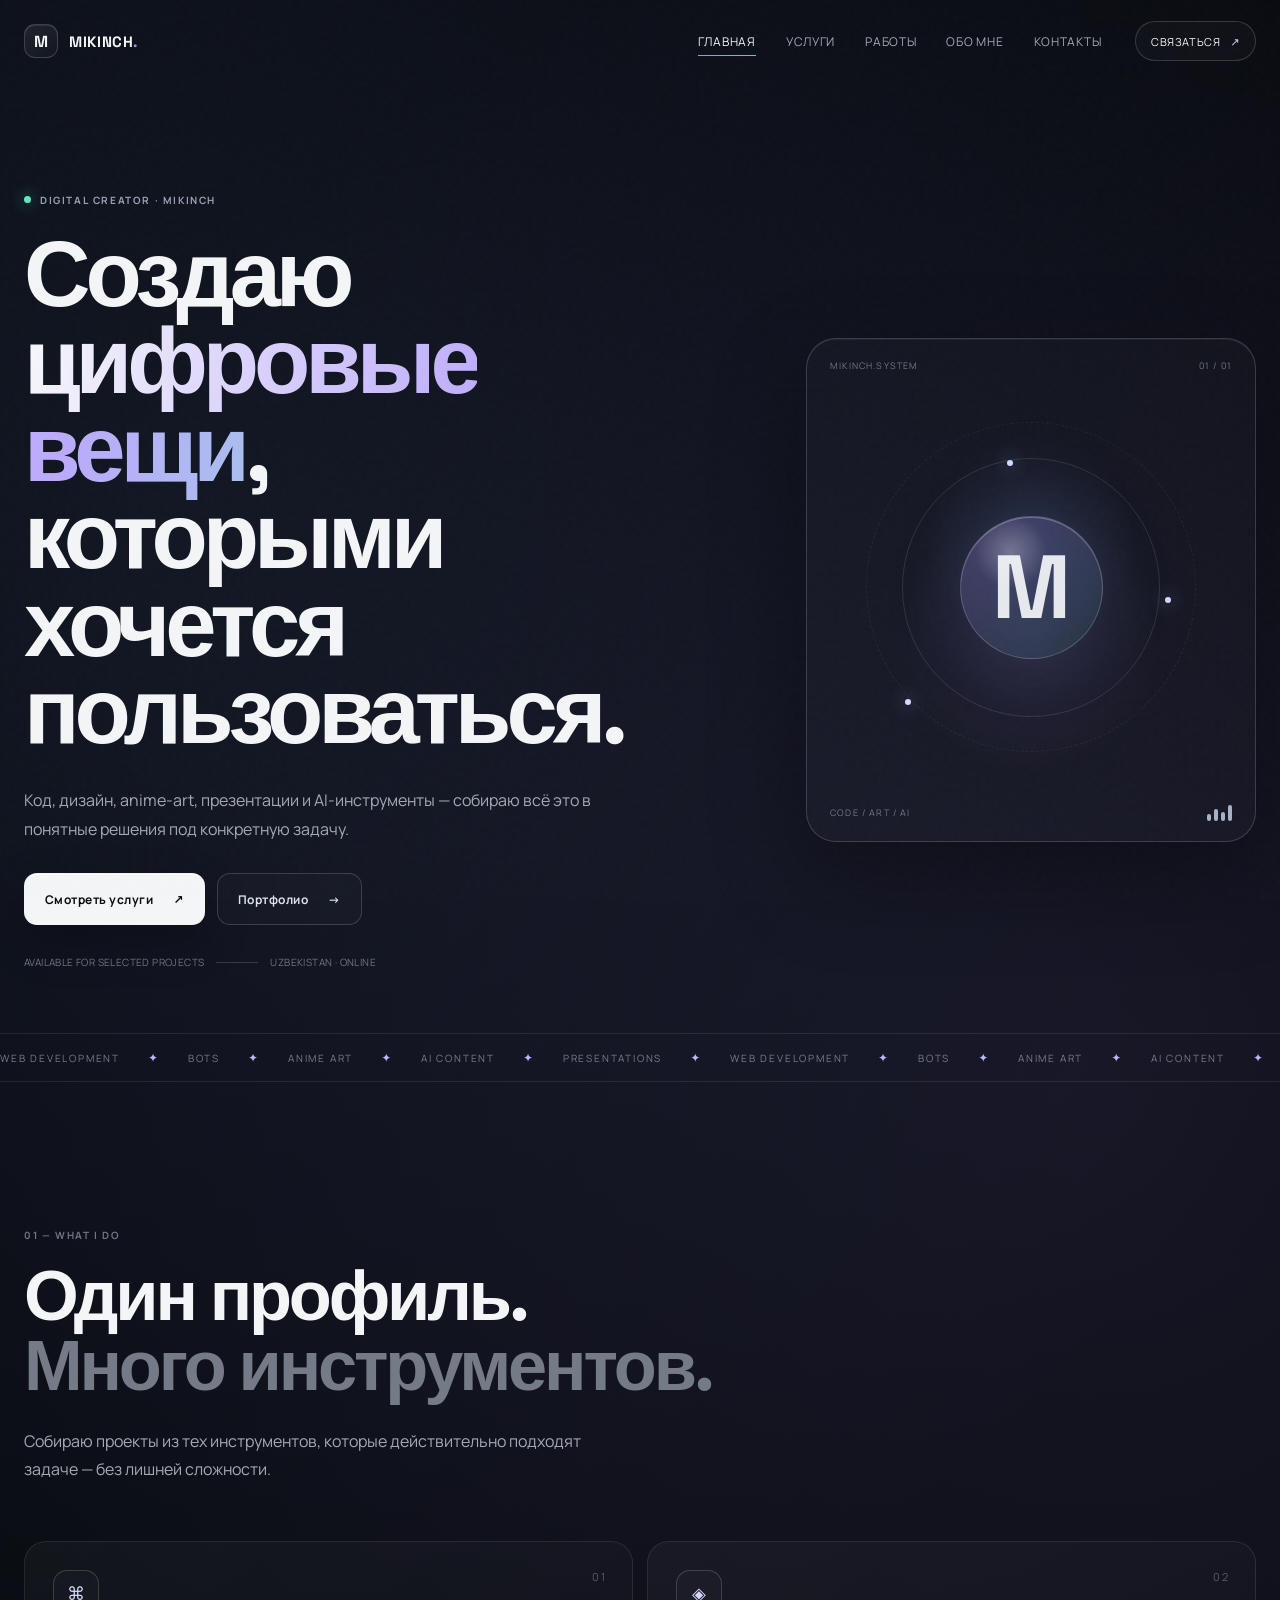
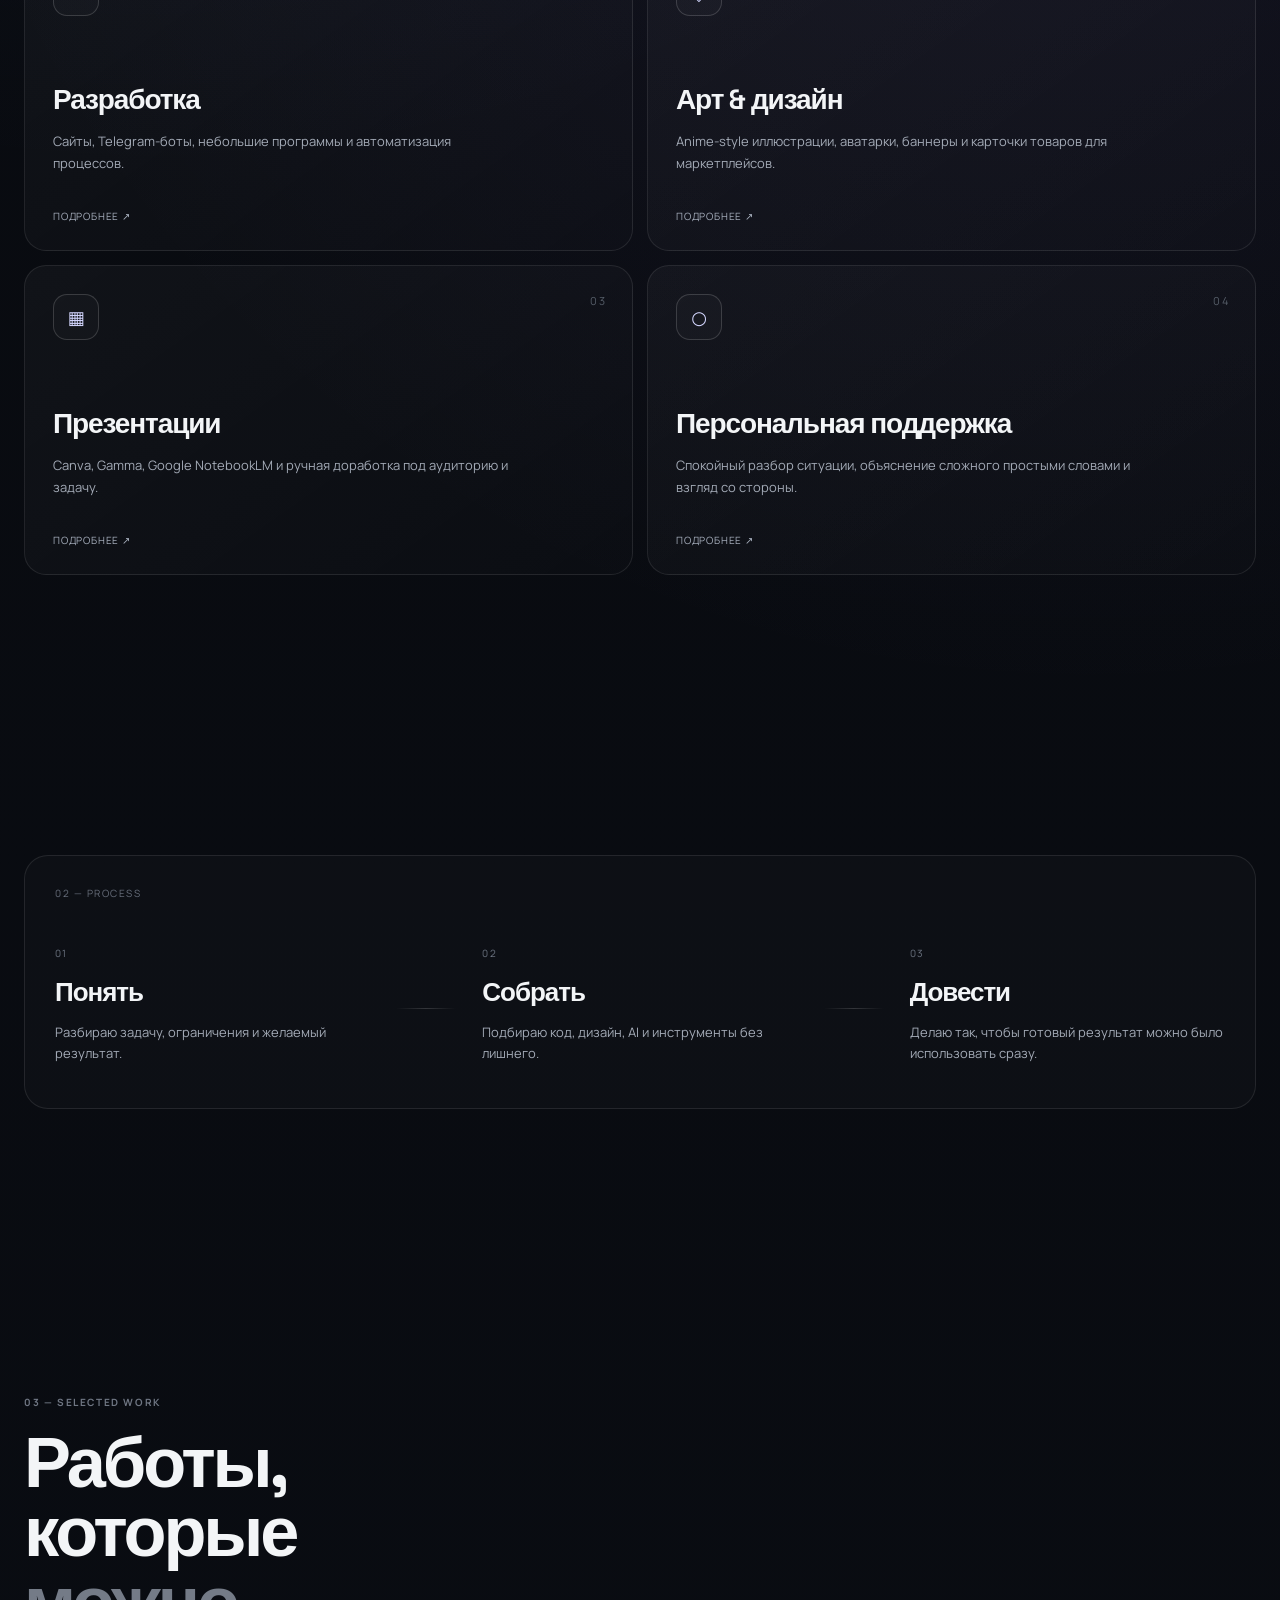
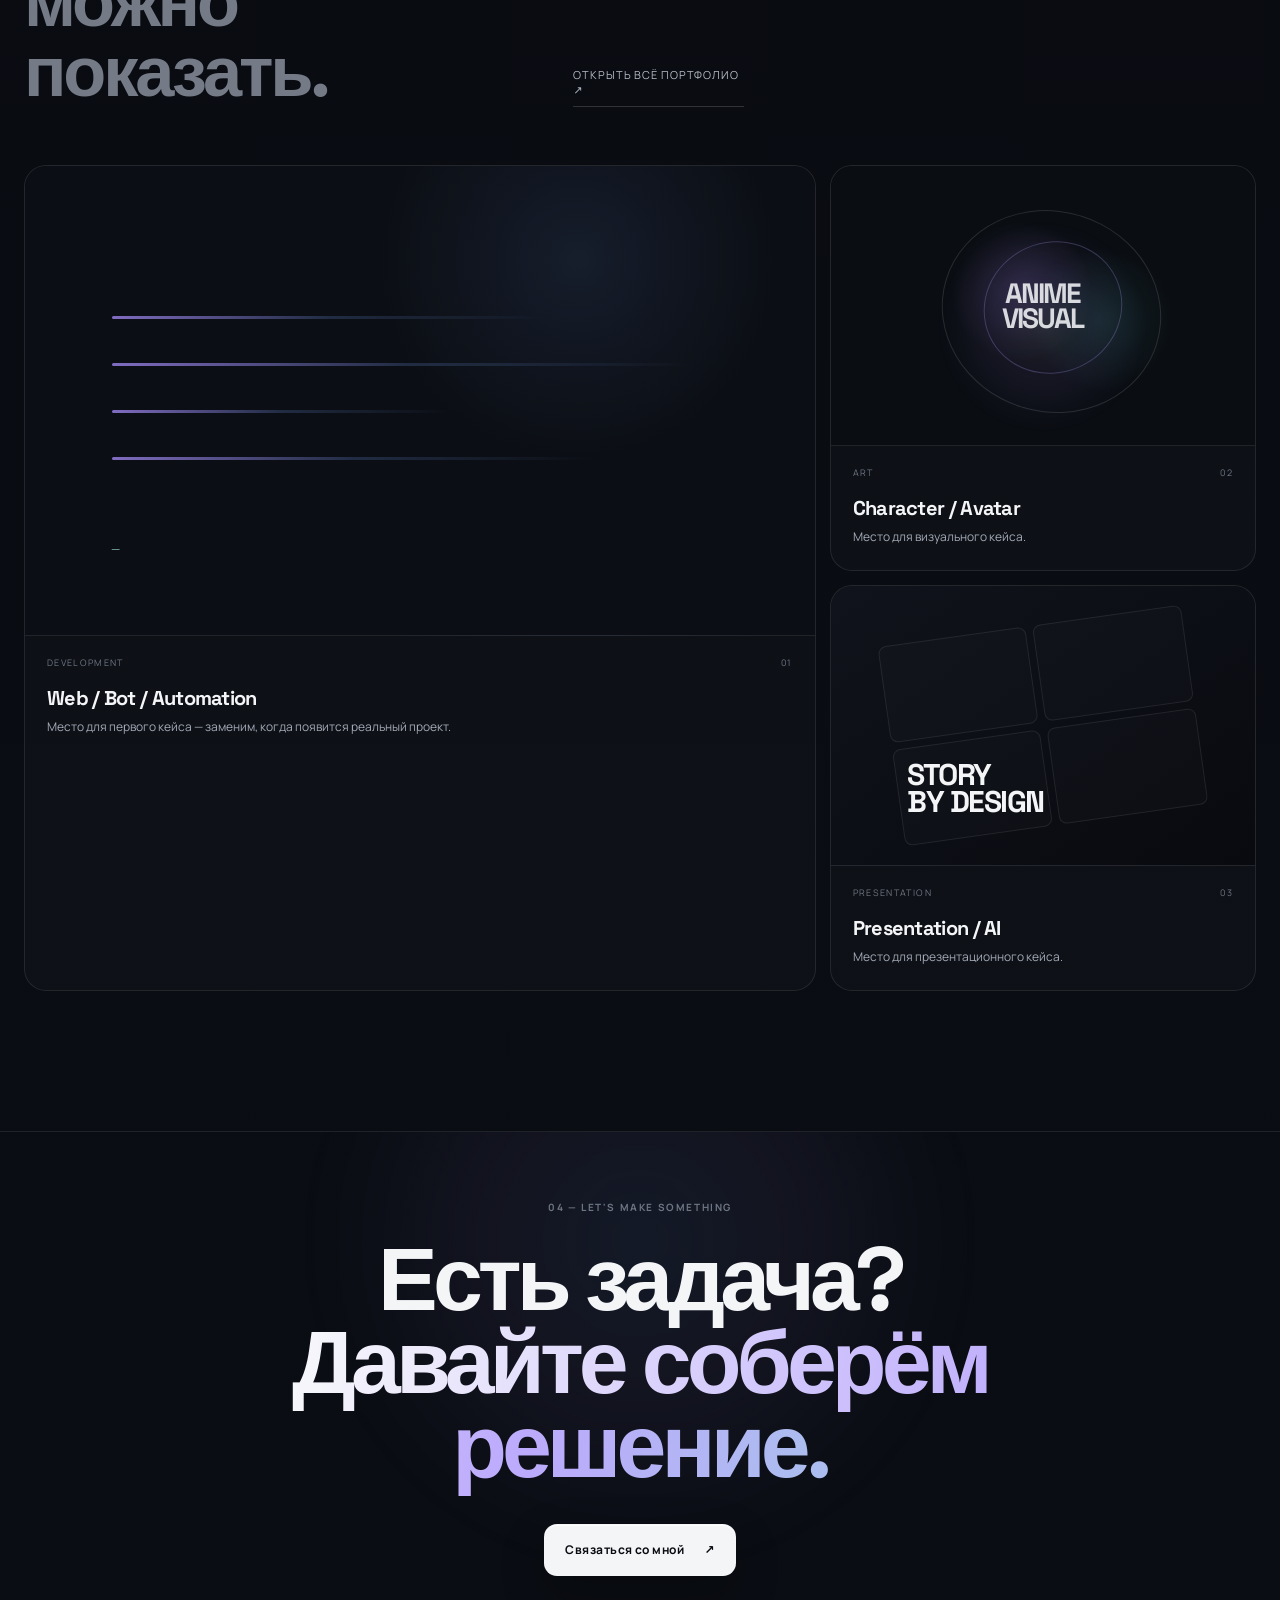
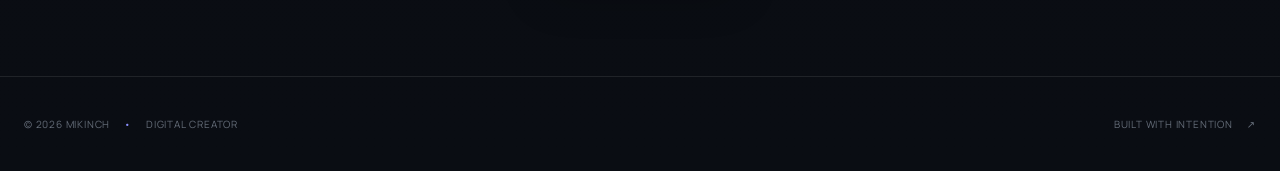
==== index.html @ 6e09a9ee "Add files via upload" ====
<!doctype html>
<html lang="ru">
<head>
  <meta charset="utf-8">
  <meta name="viewport" content="width=device-width, initial-scale=1">
  <meta name="theme-color" content="#090b10">
  <meta name="description" content="Mikinch — digital creator. Сайты, боты, программы, anime-art, презентации, дизайн и AI-контент.">
  <title>Mikinch — Digital Creator</title>
  <link rel="preconnect" href="https://fonts.googleapis.com">
  <link rel="preconnect" href="https://fonts.gstatic.com" crossorigin>
  <link href="https://fonts.googleapis.com/css2?family=Manrope:wght@400;500;600;700;800&family=Space+Grotesk:wght@400;500;600;700&display=swap" rel="stylesheet">
  <link rel="stylesheet" href="style.css">
</head>
<body data-page="home">
  <div class="cursor-glow" aria-hidden="true"></div>
  <div class="page-noise" aria-hidden="true"></div>

  <header class="site-header">
    <a class="brand magnetic" href="index.html" aria-label="Mikinch, на главную">
      <span class="brand-mark">M</span>
      <span class="brand-text">MIKINCH<span class="brand-dot">.</span></span>
    </a>

    <button class="menu-toggle" aria-label="Открыть меню" aria-expanded="false">
      <span></span><span></span>
    </button>

    <nav class="main-nav">
      <a href="index.html" data-nav="home">Главная</a>
      <a href="services.html" data-nav="services">Услуги</a>
      <a href="portfolio.html" data-nav="portfolio">Работы</a>
      <a href="about.html" data-nav="about">Обо мне</a>
      <a href="contact.html" data-nav="contact">Контакты</a>
    </nav>

    <a class="header-cta magnetic" href="contact.html">
      <span>Связаться</span>
      <span class="arrow">↗</span>
    </a>
  </header>

  <main>
    <section class="hero section">
      <div class="hero-orbit hero-orbit-a"></div>
      <div class="hero-orbit hero-orbit-b"></div>

      <div class="hero-copy reveal">
        <div class="eyebrow"><span class="status-dot"></span> DIGITAL CREATOR · MIKINCH</div>
        <h1>Создаю <span class="gradient-text">цифровые вещи</span>, которыми хочется пользоваться.</h1>
        <p class="hero-lead">
          Код, дизайн, anime-art, презентации и AI-инструменты — собираю всё это в понятные решения под конкретную задачу.
        </p>
        <div class="hero-actions">
          <a class="button button-primary magnetic" href="services.html"><span>Смотреть услуги</span><span>↗</span></a>
          <a class="button button-ghost magnetic" href="portfolio.html"><span>Портфолио</span><span>→</span></a>
        </div>
        <div class="hero-meta">
          <span>Available for selected projects</span>
          <span class="meta-line"></span>
          <span>Uzbekistan · Online</span>
        </div>
      </div>

      <div class="hero-visual reveal reveal-delay-2">
        <div class="visual-frame tilt-card">
          <div class="frame-top">
            <span>mikinch.system</span>
            <span>01 / 01</span>
          </div>
          <div class="avatar-core">
            <div class="avatar-ring ring-one"></div>
            <div class="avatar-ring ring-two"></div>
            <div class="avatar-orb"><span>M</span></div>
            <div class="orbit-dot dot-one"></div>
            <div class="orbit-dot dot-two"></div>
            <div class="orbit-dot dot-three"></div>
          </div>
          <div class="frame-bottom">
            <span>CODE / ART / AI</span>
            <span class="mini-bars"><i></i><i></i><i></i><i></i></span>
          </div>
        </div>
      </div>
    </section>

    <section class="ticker" aria-label="Направления">
      <div class="ticker-track">
        <span>WEB DEVELOPMENT</span><b>✦</b><span>BOTS</span><b>✦</b><span>ANIME ART</span><b>✦</b><span>AI CONTENT</span><b>✦</b><span>PRESENTATIONS</span><b>✦</b>
        <span>WEB DEVELOPMENT</span><b>✦</b><span>BOTS</span><b>✦</b><span>ANIME ART</span><b>✦</b><span>AI CONTENT</span><b>✦</b><span>PRESENTATIONS</span><b>✦</b>
      </div>
    </section>

    <section class="section section-pad">
      <div class="section-heading reveal">
        <span class="section-index">01 — WHAT I DO</span>
        <h2>Один профиль.<br><span class="muted">Много инструментов.</span></h2>
        <p>Собираю проекты из тех инструментов, которые действительно подходят задаче — без лишней сложности.</p>
      </div>

      <div class="service-grid">
        <a class="service-card tilt-card reveal" href="services.html#development">
          <div class="service-number">01</div>
          <div class="service-icon">⌘</div>
          <h3>Разработка</h3>
          <p>Сайты, Telegram-боты, небольшие программы и автоматизация процессов.</p>
          <span class="service-link">Подробнее ↗</span>
        </a>

        <a class="service-card tilt-card reveal reveal-delay-1" href="services.html#design">
          <div class="service-number">02</div>
          <div class="service-icon">◈</div>
          <h3>Арт & дизайн</h3>
          <p>Anime-style иллюстрации, аватарки, баннеры и карточки товаров для маркетплейсов.</p>
          <span class="service-link">Подробнее ↗</span>
        </a>

        <a class="service-card tilt-card reveal reveal-delay-2" href="services.html#presentations">
          <div class="service-number">03</div>
          <div class="service-icon">▦</div>
          <h3>Презентации</h3>
          <p>Canva, Gamma, Google NotebookLM и ручная доработка под аудиторию и задачу.</p>
          <span class="service-link">Подробнее ↗</span>
        </a>

        <a class="service-card tilt-card reveal reveal-delay-3" href="services.html#support">
          <div class="service-number">04</div>
          <div class="service-icon">○</div>
          <h3>Персональная поддержка</h3>
          <p>Спокойный разбор ситуации, объяснение сложного простыми словами и взгляд со стороны.</p>
          <span class="service-link">Подробнее ↗</span>
        </a>
      </div>
    </section>

    <section class="section section-pad showcase-section">
      <div class="showcase-panel reveal">
        <div class="panel-label">02 — PROCESS</div>
        <div class="process-row">
          <div class="process-step">
            <span>01</span><h3>Понять</h3><p>Разбираю задачу, ограничения и желаемый результат.</p>
          </div>
          <div class="process-connector"></div>
          <div class="process-step">
            <span>02</span><h3>Собрать</h3><p>Подбираю код, дизайн, AI и инструменты без лишнего.</p>
          </div>
          <div class="process-connector"></div>
          <div class="process-step">
            <span>03</span><h3>Довести</h3><p>Делаю так, чтобы готовый результат можно было использовать сразу.</p>
          </div>
        </div>
      </div>
    </section>

    <section class="section section-pad">
      <div class="section-heading split-heading reveal">
        <div>
          <span class="section-index">03 — SELECTED WORK</span>
          <h2>Работы, которые<br><span class="muted">можно показать.</span></h2>
        </div>
        <a class="text-link" href="portfolio.html">Открыть всё портфолио <span>↗</span></a>
      </div>

      <div class="portfolio-preview">
        <article class="work-card work-card-large reveal tilt-card">
          <div class="work-visual visual-code">
            <span class="code-line l1"></span><span class="code-line l2"></span><span class="code-line l3"></span><span class="code-line l4"></span>
            <span class="code-caret">_</span>
          </div>
          <div class="work-meta">
            <div><span>DEVELOPMENT</span><span>01</span></div>
            <h3>Web / Bot / Automation</h3>
            <p>Место для первого кейса — заменим, когда появится реальный проект.</p>
          </div>
        </article>

        <article class="work-card reveal reveal-delay-1 tilt-card">
          <div class="work-visual visual-art">
            <span class="art-glow"></span>
            <span class="art-shape shape-a"></span><span class="art-shape shape-b"></span>
            <span class="art-label">ANIME<br>VISUAL</span>
          </div>
          <div class="work-meta">
            <div><span>ART</span><span>02</span></div>
            <h3>Character / Avatar</h3>
            <p>Место для визуального кейса.</p>
          </div>
        </article>

        <article class="work-card reveal reveal-delay-2 tilt-card">
          <div class="work-visual visual-slide">
            <div class="slide-grid"><i></i><i></i><i></i><i></i></div>
            <span class="slide-title">STORY<br>BY DESIGN</span>
          </div>
          <div class="work-meta">
            <div><span>PRESENTATION</span><span>03</span></div>
            <h3>Presentation / AI</h3>
            <p>Место для презентационного кейса.</p>
          </div>
        </article>
      </div>
    </section>

    <section class="cta-section">
      <div class="cta-glow"></div>
      <div class="section cta-inner reveal">
        <span class="section-index">04 — LET'S MAKE SOMETHING</span>
        <h2>Есть задача?<br><span class="gradient-text">Давайте соберём решение.</span></h2>
        <a class="button button-primary magnetic" href="contact.html"><span>Связаться со мной</span><span>↗</span></a>
      </div>
    </section>
  </main>

  <footer class="site-footer">
    <div><span>© <span id="year"></span> Mikinch</span><span class="footer-dot">•</span><span>Digital creator</span></div>
    <div><span>Built with intention</span><span>↗</span></div>
  </footer>

  <script src="data/profile.js"></script>
  <script src="script.js"></script>
</body>
</html>
---- style.css ----
:root {
  --bg: #080a0f;
  --bg-2: #0c0f16;
  --panel: rgba(18, 22, 31, .72);
  --panel-strong: #10141d;
  --line: rgba(255,255,255,.09);
  --line-strong: rgba(255,255,255,.16);
  --text: #f3f5f7;
  --muted: #a3aab6;
  --muted-2: #6f7683;
  --accent: #a78bfa;
  --accent-2: #4fd1c5;
  --accent-3: #78a5ff;
  --max: 1240px;
  --ease: cubic-bezier(.22,1,.36,1);
}

* { box-sizing: border-box; }
html { scroll-behavior: smooth; }
body {
  margin: 0;
  color: var(--text);
  background:
    radial-gradient(circle at 12% 10%, rgba(120,165,255,.08), transparent 28%),
    radial-gradient(circle at 85% 22%, rgba(167,139,250,.09), transparent 30%),
    linear-gradient(180deg, #080a0f 0%, #0a0d13 100%);
  font-family: "Manrope", system-ui, sans-serif;
  overflow-x: hidden;
}
body.menu-open { overflow: hidden; }
a { color: inherit; text-decoration: none; }
button { font: inherit; }
::selection { background: rgba(167,139,250,.25); }

.page-noise {
  position: fixed; inset: 0; pointer-events: none; z-index: 20; opacity: .03;
  background-image: url("data:image/svg+xml,%3Csvg viewBox='0 0 180 180' xmlns='http://www.w3.org/2000/svg'%3E%3Cfilter id='n'%3E%3CfeTurbulence type='fractalNoise' baseFrequency='.9' numOctaves='3' stitchTiles='stitch'/%3E%3C/filter%3E%3Crect width='100%25' height='100%25' filter='url(%23n)' opacity='.6'/%3E%3C/svg%3E");
}
.cursor-glow {
  position: fixed; width: 260px; height: 260px; border-radius: 50%; pointer-events: none; z-index: 0;
  background: radial-gradient(circle, rgba(120,165,255,.09) 0%, rgba(167,139,250,.045) 35%, transparent 68%);
  transform: translate3d(-500px,-500px,0); margin: -130px 0 0 -130px; transition: transform .12s linear;
  filter: blur(4px);
}
main, header, footer { position: relative; z-index: 1; }

.site-header {
  width: min(var(--max), calc(100% - 48px));
  margin: 0 auto;
  height: 82px;
  display: flex;
  align-items: center;
  justify-content: space-between;
}
.brand { display: inline-flex; align-items: center; gap: 11px; font-family: "Space Grotesk", sans-serif; font-weight: 700; letter-spacing: .04em; }
.brand-mark {
  width: 34px; height: 34px; display: grid; place-items: center;
  border: 1px solid var(--line-strong); border-radius: 11px;
  background: linear-gradient(145deg, rgba(255,255,255,.08), rgba(255,255,255,.02));
  box-shadow: inset 0 1px 0 rgba(255,255,255,.08);
}
.brand-text { font-size: 15px; }
.brand-dot { color: var(--accent); }
.main-nav { display: flex; gap: 30px; margin-left: auto; margin-right: 34px; }
.main-nav a {
  color: var(--muted); font-size: 12px; letter-spacing: .06em; text-transform: uppercase;
  position: relative; padding: 8px 0; transition: color .25s ease;
}
.main-nav a::after {
  content: ""; position: absolute; left: 0; right: 100%; bottom: 2px; height: 1px;
  background: linear-gradient(90deg, var(--accent), var(--accent-2)); transition: right .35s var(--ease);
}
.main-nav a:hover, .main-nav a.active { color: var(--text); }
.main-nav a:hover::after, .main-nav a.active::after { right: 0; }

.header-cta {
  height: 40px; padding: 0 15px; display: inline-flex; align-items: center; gap: 10px;
  border: 1px solid var(--line-strong); border-radius: 100px; background: rgba(255,255,255,.025);
  font-size: 11px; letter-spacing: .05em; text-transform: uppercase; transition: background .25s, border .25s;
}
.header-cta:hover { background: rgba(255,255,255,.07); border-color: rgba(255,255,255,.24); }
.header-cta .arrow { color: #d7dcff; }
.menu-toggle { display: none; background: none; border: 0; color: white; }

.section { width: min(var(--max), calc(100% - 48px)); margin: 0 auto; }
.section-pad { padding: 140px 0; }
.hero { min-height: calc(100vh - 82px); display: grid; grid-template-columns: 1.12fr .88fr; align-items: center; gap: 64px; position: relative; }
.hero-copy { padding: 40px 0 64px; max-width: 730px; }
.eyebrow, .section-index, .detail-kicker, .contact-type {
  font-size: 10px; line-height: 1; letter-spacing: .16em; text-transform: uppercase; color: var(--muted-2); font-weight: 700;
}
.eyebrow { display: inline-flex; align-items: center; gap: 9px; margin-bottom: 26px; color: #98a2b3; }
.status-dot { width: 7px; height: 7px; background: #63e6be; border-radius: 50%; box-shadow: 0 0 15px rgba(99,230,190,.7); }
h1, h2, h3 { font-family: "Space Grotesk", sans-serif; margin: 0; }
.hero h1 { font-size: clamp(54px, 7.2vw, 102px); line-height: .95; letter-spacing: -.055em; max-width: 880px; }
.gradient-text {
  background: linear-gradient(100deg, #f7f8fb 0%, #bcaafc 36%, #8ddfd6 74%, #a6c2ff 100%);
  -webkit-background-clip: text; background-clip: text; color: transparent;
  background-size: 200% 100%; animation: gradientShift 9s ease-in-out infinite alternate;
}
@keyframes gradientShift { from { background-position: 0% 50%; } to { background-position: 100% 50%; } }
.hero-lead { max-width: 620px; color: var(--muted); font-size: 16px; line-height: 1.8; margin: 30px 0; }
.hero-actions { display: flex; gap: 12px; flex-wrap: wrap; }
.button {
  display: inline-flex; align-items: center; justify-content: center; gap: 20px;
  min-height: 52px; padding: 0 20px; border-radius: 13px; font-size: 12px; font-weight: 700; letter-spacing: .04em;
  border: 1px solid var(--line-strong); transition: border .25s, background .25s, box-shadow .25s;
}
.button-primary {
  color: #090b10; background: #f4f5f7; border-color: transparent;
  box-shadow: 0 18px 45px rgba(0,0,0,.24), inset 0 1px 0 rgba(255,255,255,.8);
}
.button-primary:hover { box-shadow: 0 22px 56px rgba(86,92,255,.22), inset 0 1px 0 rgba(255,255,255,.85); }
.button-ghost { background: rgba(255,255,255,.02); color: #dde2e9; }
.button-ghost:hover { background: rgba(255,255,255,.06); border-color: rgba(255,255,255,.23); }
.hero-meta { display: flex; align-items: center; gap: 12px; margin-top: 30px; color: var(--muted-2); font-size: 10px; letter-spacing: .04em; text-transform: uppercase; }
.meta-line { width: 42px; height: 1px; background: var(--line-strong); }

.hero-visual { display: flex; justify-content: flex-end; }
.visual-frame {
  width: min(100%, 450px); aspect-ratio: 1 / 1.12; border: 1px solid var(--line-strong); border-radius: 30px;
  background:
    radial-gradient(circle at 50% 40%, rgba(120,165,255,.11), transparent 28%),
    radial-gradient(circle at 50% 60%, rgba(167,139,250,.10), transparent 35%),
    rgba(255,255,255,.018);
  box-shadow: 0 35px 90px rgba(0,0,0,.35), inset 0 1px 0 rgba(255,255,255,.06);
  position: relative; overflow: hidden; transition: transform .25s var(--ease);
}
.visual-frame::before {
  content: ""; position: absolute; inset: 0; background: linear-gradient(135deg, transparent 20%, rgba(255,255,255,.06), transparent 80%);
  transform: translateX(-120%); animation: sheen 8s var(--ease) infinite;
}
@keyframes sheen { 0%,45% { transform: translateX(-120%); } 65%,100% { transform: translateX(120%); } }
.frame-top, .frame-bottom {
  position: absolute; left: 23px; right: 23px; display:flex; justify-content:space-between; align-items:center; color: #717988; font-size: 9px; letter-spacing: .13em; text-transform: uppercase;
}
.frame-top { top: 20px; }
.frame-bottom { bottom: 20px; }
.mini-bars { display:flex; gap: 3px; align-items:flex-end; }
.mini-bars i { width: 4px; background: #a8b2c6; border-radius: 2px; display:block; }
.mini-bars i:nth-child(1){height:7px}.mini-bars i:nth-child(2){height:12px}.mini-bars i:nth-child(3){height:9px}.mini-bars i:nth-child(4){height:16px}
.avatar-core { position:absolute; inset: 17% 12% 18%; display:grid; place-items:center; }
.avatar-orb {
  width: 42%; aspect-ratio: 1; border-radius: 50%; display:grid; place-items:center;
  font-family: "Space Grotesk"; font-size: clamp(54px, 7vw, 92px); font-weight:700;
  color: rgba(245,247,250,.92);
  background: radial-gradient(circle at 35% 25%, rgba(255,255,255,.28), transparent 26%), linear-gradient(145deg, rgba(167,139,250,.28), rgba(78,210,199,.12));
  border: 1px solid rgba(255,255,255,.18);
  box-shadow: 0 0 80px rgba(120,165,255,.14), inset 0 1px 0 rgba(255,255,255,.25);
  animation: floatOrb 5.5s ease-in-out infinite;
  z-index: 3;
}
@keyframes floatOrb { 0%,100%{transform:translateY(0)} 50%{transform:translateY(-11px)} }
.avatar-ring { position:absolute; border-radius:50%; border:1px solid rgba(255,255,255,.11); }
.ring-one { width: 76%; aspect-ratio:1; animation: spin 18s linear infinite; }
.ring-two { width: 97%; aspect-ratio:1; border-style:dashed; opacity:.6; animation: spinReverse 28s linear infinite; }
@keyframes spin { to{transform:rotate(360deg)} } @keyframes spinReverse { to{transform:rotate(-360deg)} }
.orbit-dot { position:absolute; width:6px;height:6px;border-radius:50%; background:#d4d9ff; box-shadow:0 0 18px rgba(164,188,255,.85); }
.dot-one{top:11%;left:43%;animation:orb1 6s ease-in-out infinite}.dot-two{right:9%;top:53%;animation:orb2 5s ease-in-out infinite}.dot-three{left:13%;bottom:14%;animation:orb3 7s ease-in-out infinite}
@keyframes orb1{50%{transform:translate(20px,10px)}} @keyframes orb2{50%{transform:translate(-15px,-22px)}} @keyframes orb3{50%{transform:translate(18px,-14px)}}

.ticker { overflow:hidden; white-space:nowrap; border-top:1px solid var(--line); border-bottom:1px solid var(--line); padding:15px 0; color:#767e8c; font-size:10px; letter-spacing:.18em; text-transform:uppercase; }
.ticker-track { display:inline-flex; gap:28px; align-items:center; min-width:max-content; animation:ticker 26s linear infinite; }
.ticker b { font-size:12px;color:#b5baf8; }
@keyframes ticker { to{transform:translateX(-50%)} }

.section-heading { max-width: 720px; margin-bottom: 58px; }
.section-heading h2 { font-size: clamp(42px,5.5vw,72px); line-height:.99; letter-spacing:-.045em; margin-top:18px; }
.section-heading p { color:var(--muted); line-height:1.75; max-width: 600px; margin-top:25px; }
.muted { color:#747b87; }
.service-grid { display:grid; grid-template-columns:repeat(2,1fr); gap:14px; }
.service-card {
  min-height: 310px; position:relative; overflow:hidden; border:1px solid var(--line); border-radius:22px; padding:28px;
  background:linear-gradient(145deg, rgba(255,255,255,.035), rgba(255,255,255,.01));
  transition: border .35s, background .35s, box-shadow .35s, transform .2s var(--ease);
}
.service-card::before {
  content:""; position:absolute; width:240px;height:240px;border-radius:50%; top:-130px;right:-80px;
  background:radial-gradient(circle, rgba(120,165,255,.13), transparent 70%); opacity:0; transition:opacity .35s;
}
.service-card:hover { border-color:rgba(255,255,255,.18); background:linear-gradient(145deg, rgba(255,255,255,.055), rgba(255,255,255,.018)); box-shadow:0 25px 70px rgba(0,0,0,.2); }
.service-card:hover::before{opacity:1}
.service-number { position:absolute;right:26px;top:27px;color:#555d68;font-size:11px;letter-spacing:.13em;}
.service-icon { width:46px;height:46px;border:1px solid var(--line-strong);border-radius:14px;display:grid;place-items:center;font-size:18px;color:#d4d7ff;margin-bottom:65px;background:rgba(255,255,255,.02);}
.service-card h3 { font-size:28px;letter-spacing:-.04em; }
.service-card p { color:var(--muted);font-size:13px;line-height:1.7;max-width:470px; }
.service-link { position:absolute;left:28px;bottom:27px;font-size:10px;letter-spacing:.08em;text-transform:uppercase;color:#a9b1bf; }

.showcase-panel { border:1px solid var(--line); border-radius:24px; padding:30px; background:rgba(255,255,255,.018); }
.panel-label { color:#686f7c;font-size:10px;letter-spacing:.15em;margin-bottom:40px; }
.process-row { display:grid; grid-template-columns:1fr auto 1fr auto 1fr; align-items:center; gap:26px; }
.process-step span { color:#6d7582;font-size:10px;letter-spacing:.14em; }
.process-step h3 { font-size:26px; margin:13px 0 8px; letter-spacing:-.04em; }
.process-step p { color:var(--muted); line-height:1.65;font-size:13px; }
.process-connector { width:60px;height:1px;background:linear-gradient(90deg, transparent, var(--line-strong), transparent); }

.split-heading { display:flex; justify-content:space-between; align-items:flex-end; gap:25px; }
.text-link { font-size:11px; color:#b4bac5; text-transform:uppercase;letter-spacing:.08em;border-bottom:1px solid var(--line-strong);padding-bottom:9px; }
.portfolio-preview { display:grid; grid-template-columns:1.3fr .7fr; gap:14px; }
.work-card { border:1px solid var(--line); border-radius:22px; overflow:hidden; background:rgba(255,255,255,.018); min-width:0; }
.work-card-large { grid-row:span 2; }
.work-visual { position:relative; min-height:280px; overflow:hidden; border-bottom:1px solid var(--line); background:#0b0e14; }
.work-card-large .work-visual { min-height:470px; }
.visual-code { background:radial-gradient(circle at 70% 20%, rgba(120,165,255,.10), transparent 30%), #0b0e14; }
.code-line { position:absolute;height:3px;border-radius:3px;background:linear-gradient(90deg, rgba(167,139,250,.75), rgba(120,165,255,.2), transparent);}
.visual-code .l1{width:55%;top:32%;left:11%}.visual-code .l2{width:74%;top:42%;left:11%}.visual-code .l3{width:43%;top:52%;left:11%}.visual-code .l4{width:61%;top:62%;left:11%}.visual-code .l5{width:37%;top:72%;left:11%}
.code-caret{position:absolute;left:11%;top:79%;color:#9de3d7;font-family:monospace;animation:blink 1.2s steps(2) infinite}
@keyframes blink{50%{opacity:0}}
.visual-art { background: radial-gradient(circle at 45% 45%, rgba(167,139,250,.18), transparent 25%), radial-gradient(circle at 64% 55%, rgba(79,209,197,.12), transparent 23%), #0a0d12; }
.art-glow{position:absolute;left:24%;top:18%;width:52%;aspect-ratio:1;border-radius:50%;background:radial-gradient(circle,rgba(255,255,255,.08),rgba(167,139,250,.08) 30%,transparent 68%);filter:blur(1px);animation:artPulse 6s ease-in-out infinite}
@keyframes artPulse{50%{transform:scale(1.08);opacity:.75}}
.art-shape{position:absolute;border:1px solid rgba(255,255,255,.12);border-radius:50%;}.shape-a{width:52%;height:72%;left:26%;top:16%;transform:rotate(17deg)}.shape-b{width:33%;height:47%;left:36%;top:27%;transform:rotate(-24deg);border-color:rgba(178,164,255,.25)}
.art-label{position:absolute;left:50%;top:50%;transform:translate(-50%,-50%);font-family:"Space Grotesk";font-weight:700;font-size:28px;line-height:.9;letter-spacing:-.07em;text-align:center;color:rgba(246,248,250,.86)}
.visual-slide{background:linear-gradient(145deg,#10131b,#080a0f);}
.slide-grid{position:absolute;inset:14%;display:grid;grid-template-columns:1fr 1fr;grid-template-rows:1fr 1fr;gap:7px;transform:rotate(-8deg);opacity:.8}
.slide-grid i{border:1px solid rgba(255,255,255,.1);background:rgba(255,255,255,.02);border-radius:8px}
.slide-title{position:absolute;left:18%;bottom:18%;font-family:"Space Grotesk";font-size:30px;line-height:.9;font-weight:700;letter-spacing:-.05em}
.visual-product{display:grid;place-items:center;background:radial-gradient(circle at 50% 40%,rgba(120,165,255,.12),transparent 28%),#0a0d12;}
.product-card-mini{width:44%;aspect-ratio:4/5;border:1px solid rgba(255,255,255,.14);border-radius:16px;display:grid;place-items:center;text-align:center;position:relative;overflow:hidden;font-family:"Space Grotesk";font-size:20px;font-weight:600;letter-spacing:-.04em;background:linear-gradient(145deg,rgba(255,255,255,.05),rgba(255,255,255,.01));}
.product-glow{position:absolute;width:150%;aspect-ratio:1;border-radius:50%;background:radial-gradient(circle,rgba(167,139,250,.22),transparent 65%);top:-25%;animation:productFloat 5s ease-in-out infinite}
@keyframes productFloat{50%{transform:translateY(18px)}}
.work-meta{padding:20px 22px 23px}.work-meta>div{display:flex;justify-content:space-between;color:#6f7784;font-size:9px;letter-spacing:.15em;text-transform:uppercase}.work-meta h3{margin:16px 0 6px;font-size:20px;letter-spacing:-.035em}.work-meta p{margin:0;color:var(--muted);font-size:12px;line-height:1.65;}

.cta-section{position:relative;padding:70px 0 100px;overflow:hidden;border-top:1px solid var(--line);border-bottom:1px solid var(--line)}
.cta-glow{position:absolute;width:700px;height:700px;border-radius:50%;left:50%;top:20%;transform:translate(-50%,-50%);background:radial-gradient(circle,rgba(120,165,255,.09),rgba(167,139,250,.06) 30%,transparent 68%);filter:blur(15px)}
.cta-inner{text-align:center;max-width:800px}.cta-inner .section-index{display:block}.cta-inner h2{font-size:clamp(52px,7vw,90px);line-height:.93;letter-spacing:-.055em;margin:26px 0 36px;}

.site-footer{width:min(var(--max),calc(100% - 48px));margin:0 auto;min-height:94px;display:flex;justify-content:space-between;align-items:center;color:#656d79;font-size:10px;letter-spacing:.08em;text-transform:uppercase}
.site-footer>div{display:flex;gap:14px;align-items:center}.footer-dot{color:#8c91ff;}

.inner-hero { padding: 130px 0 90px; }
.inner-hero-content{max-width:850px}.inner-hero h1{font-size:clamp(58px,7vw,100px);line-height:.92;letter-spacing:-.06em;margin-top:24px}.inner-hero p{color:var(--muted);font-size:16px;line-height:1.8;max-width:650px;margin-top:30px;}
.services-list{padding-bottom:130px}.service-detail{display:grid;grid-template-columns:90px 1fr 80px;gap:35px;padding:45px 0;border-top:1px solid var(--line);transition:padding .35s var(--ease)}.service-detail:last-child{border-bottom:1px solid var(--line)}.service-detail:hover{padding-left:10px;padding-right:10px}.detail-index{font-family:"Space Grotesk";font-size:22px;color:#666e7b}.detail-main h2{font-size:clamp(34px,5vw,62px);letter-spacing:-.05em;margin:12px 0 15px}.detail-main p{max-width:760px;color:var(--muted);line-height:1.8;font-size:14px}.detail-arrow{justify-self:end;font-size:28px;color:#aeb5c0}.tag-row{display:flex;flex-wrap:wrap;gap:8px;margin-top:22px}.tag-row span{border:1px solid var(--line);border-radius:100px;padding:8px 10px;color:#89919e;font-size:9px;letter-spacing:.08em;text-transform:uppercase}.support-note{margin-top:24px;max-width:740px;border-left:1px solid rgba(167,139,250,.45);padding:14px 0 14px 17px;color:#8e96a4;font-size:12px;line-height:1.7}.quote-section{padding:130px 0;text-align:center;max-width:1000px}.quote-mark{font-family:Georgia,serif;font-size:90px;line-height:.4;color:rgba(167,139,250,.35)}.quote-text{font-family:"Space Grotesk";font-size:clamp(36px,5.5vw,70px);line-height:.98;letter-spacing:-.05em;margin:20px 0 26px}.quote-author{color:#737b88;font-size:10px;letter-spacing:.12em;text-transform:uppercase;}

.portfolio-grid-full{display:grid;grid-template-columns:1.3fr .7fr;gap:14px;padding-bottom:140px}.portfolio-card{border:1px solid var(--line);border-radius:22px;overflow:hidden;background:rgba(255,255,255,.018)}.portfolio-card-wide{grid-row:span 2}.portfolio-card .work-visual{min-height:330px}.portfolio-card-wide .work-visual{min-height:670px}.portfolio-info{padding:24px}.portfolio-info>span{color:#6e7683;font-size:9px;letter-spacing:.15em}.portfolio-info h2{font-size:24px;letter-spacing:-.04em;margin:14px 0 8px}.portfolio-info p{color:var(--muted);font-size:12px;line-height:1.7;margin:0;}

.about-layout{display:grid;grid-template-columns:.55fr 1fr;gap:100px;padding-bottom:140px}.profile-card{height:max-content;border:1px solid var(--line);border-radius:24px;padding:25px;position:sticky;top:25px;background:linear-gradient(145deg,rgba(255,255,255,.035),rgba(255,255,255,.012))}.profile-avatar{aspect-ratio:1;border-radius:20px;background:radial-gradient(circle at 50% 50%,rgba(167,139,250,.17),transparent 30%),linear-gradient(145deg,#111620,#0b0e14);display:grid;place-items:center;position:relative;overflow:hidden}.profile-avatar-inner{width:44%;aspect-ratio:1;border-radius:50%;display:grid;place-items:center;font-family:"Space Grotesk";font-size:80px;font-weight:700;border:1px solid rgba(255,255,255,.17);background:linear-gradient(145deg,rgba(167,139,250,.24),rgba(79,209,197,.1));box-shadow:0 0 70px rgba(120,165,255,.12)}.profile-handle{display:block;font-size:22px;font-family:"Space Grotesk";margin-top:20px}.profile-location{display:block;color:#757d8a;font-size:11px;margin-top:6px}.profile-line{height:1px;background:var(--line);margin:22px 0}.profile-status{display:flex;gap:8px;align-items:center;font-size:9px;letter-spacing:.1em;text-transform:uppercase;color:#7f8794}.about-block{padding:0 0 62px;border-bottom:1px solid var(--line);margin-bottom:62px}.about-block h2{font-size:clamp(32px,4.4vw,55px);line-height:1;letter-spacing:-.05em;margin:17px 0 18px}.about-block p{color:var(--muted);font-size:14px;line-height:1.9;max-width:730px}.facts-grid{display:grid;grid-template-columns:1fr 1fr;gap:14px;margin-top:23px}.facts-grid div{border:1px solid var(--line);border-radius:15px;padding:17px}.facts-grid span{display:block;color:#6e7682;font-size:9px;letter-spacing:.13em;text-transform:uppercase;margin-bottom:8px}.facts-grid strong{font-family:"Space Grotesk";font-size:16px;font-weight:600;letter-spacing:-.02em;}

.contact-layout{display:grid;grid-template-columns:.65fr 1.35fr;gap:95px;padding-bottom:120px}.contact-intro h2{font-size:clamp(34px,5vw,58px);line-height:.98;letter-spacing:-.05em;margin:17px 0}.contact-intro p{color:var(--muted);line-height:1.8;max-width:430px}.contact-list{border-top:1px solid var(--line)}.contact-item{display:flex;align-items:center;justify-content:space-between;padding:26px 0;border-bottom:1px solid var(--line);transition:padding .35s var(--ease),border-color .35s}.contact-item:hover{padding-left:12px;padding-right:12px;border-color:rgba(255,255,255,.16)}.contact-item strong{display:block;font-family:"Space Grotesk";font-size:26px;letter-spacing:-.04em;margin-top:8px}.contact-item>span{font-size:27px;color:#9ba3b2}.mini-faq{padding-bottom:140px}

.profile-page{padding:120px 0 140px}.profile-page-title{display:flex;gap:18px;align-items:center;margin-top:22px}.profile-page-title h1{font-size:clamp(60px,8vw,110px);line-height:.9;letter-spacing:-.065em}.live-chip{display:inline-flex;gap:7px;align-items:center;padding:8px 10px;border:1px solid var(--line);border-radius:100px;color:#89919e;font-size:9px;text-transform:uppercase;letter-spacing:.12em}.live-chip i{width:6px;height:6px;background:#63e6be;border-radius:50%;box-shadow:0 0 12px rgba(99,230,190,.65)}.profile-page-head p{color:var(--muted);font-size:16px;line-height:1.7;margin-top:22px}.profile-page-grid{display:grid;grid-template-columns:.65fr 1.35fr;gap:14px;margin-top:70px}.profile-large-card,.profile-text-card{border:1px solid var(--line);border-radius:24px;background:rgba(255,255,255,.018);overflow:hidden}.profile-large-card{padding:24px}.profile-card-top,.profile-card-bottom{display:flex;justify-content:space-between;font-size:9px;letter-spacing:.14em;color:#68707d;text-transform:uppercase}.profile-photo-placeholder{margin:24px 0;aspect-ratio:1;border-radius:20px;display:grid;place-items:center;position:relative;overflow:hidden;background:radial-gradient(circle at 50% 40%,rgba(167,139,250,.18),transparent 30%),radial-gradient(circle at 60% 70%,rgba(79,209,197,.11),transparent 30%),#0b0e14;border:1px solid var(--line)}.profile-photo-letter{font-family:"Space Grotesk";font-weight:700;font-size:110px;letter-spacing:-.08em;color:#f4f5f6;z-index:2}.profile-photo-glow{position:absolute;width:65%;aspect-ratio:1;border-radius:50%;background:radial-gradient(circle,rgba(120,165,255,.14),transparent 67%);animation:floatOrb 6s ease-in-out infinite}.profile-text-card{padding:36px}.profile-text-card h2{font-size:clamp(34px,4.4vw,58px);line-height:.98;letter-spacing:-.055em;margin:18px 0}.profile-text-card>p{color:var(--muted);line-height:1.8;max-width:680px}.profile-facts{margin-top:42px}.profile-edit-note{margin-top:14px;border:1px dashed rgba(255,255,255,.12);border-radius:17px;padding:19px 22px;display:flex;gap:20px;align-items:flex-start}.profile-edit-note span{font-size:9px;letter-spacing:.14em;color:#7d8591;white-space:nowrap}.profile-edit-note p{margin:0;color:#7d8591;font-size:11px;line-height:1.7}.profile-edit-note code{font-family:monospace;color:#aeb5c3;}

.reveal{opacity:0;transform:translateY(26px);transition:opacity .85s var(--ease), transform .85s var(--ease)}.reveal.visible{opacity:1;transform:translateY(0)}.reveal-delay-1{transition-delay:.08s}.reveal-delay-2{transition-delay:.16s}.reveal-delay-3{transition-delay:.24s}

@media (max-width: 980px) {
  .site-header{width:min(var(--max),calc(100% - 32px))}
  .main-nav{gap:18px;margin-right:18px}
  .hero{grid-template-columns:1fr;min-height:auto;padding:70px 0 95px}.hero-copy{padding-bottom:30px}.hero-visual{justify-content:flex-start}.visual-frame{max-width:520px}
  .service-grid,.portfolio-preview,.portfolio-grid-full{grid-template-columns:1fr 1fr}.work-card-large,.portfolio-card-wide{grid-row:auto}.work-card-large .work-visual,.portfolio-card-wide .work-visual{min-height:360px}
  .process-row{grid-template-columns:1fr;gap:18px}.process-connector{width:100%;height:1px}.split-heading{align-items:flex-start;flex-direction:column}
  .about-layout,.contact-layout,.profile-page-grid{grid-template-columns:1fr;gap:28px}.profile-card{position:relative;top:auto}.profile-large-card{max-width:620px}
}

@media (max-width: 760px) {
  .site-header{height:72px}.header-cta{display:none}.menu-toggle{display:flex;width:40px;height:40px;flex-direction:column;justify-content:center;gap:7px;align-items:flex-end;cursor:pointer}.menu-toggle span{display:block;height:1px;background:#d8dce2;transition:.25s}.menu-toggle span:first-child{width:24px}.menu-toggle span:last-child{width:15px}.menu-toggle.open span:first-child{transform:translateY(4px) rotate(45deg)}.menu-toggle.open span:last-child{width:24px;transform:translateY(-4px) rotate(-45deg)}
  .main-nav{position:fixed;inset:72px 0 0;display:flex;flex-direction:column;justify-content:center;align-items:center;gap:26px;background:rgba(8,10,15,.97);backdrop-filter:blur(16px);opacity:0;visibility:hidden;transform:translateY(-8px);transition:opacity .3s,transform .3s,visibility .3s;z-index:10;margin:0}.main-nav.open{opacity:1;visibility:visible;transform:translateY(0)}.main-nav a{font-size:16px}
  .section,.site-header,.site-footer{width:calc(100% - 30px)}.section-pad{padding:95px 0}.hero h1{font-size:clamp(48px,14vw,78px)}.hero-lead{font-size:14px}.visual-frame{border-radius:22px}
  .service-grid,.portfolio-preview,.portfolio-grid-full{grid-template-columns:1fr}.service-card{min-height:285px}.work-card-large .work-visual,.portfolio-card-wide .work-visual{min-height:330px}
  .inner-hero{padding:95px 0 70px}.inner-hero h1{font-size:clamp(52px,14vw,78px)}
  .service-detail{grid-template-columns:46px 1fr 25px;gap:14px;padding:34px 0}.detail-index{font-size:15px}.detail-arrow{font-size:21px}.detail-main h2{font-size:37px}.detail-main p{font-size:13px}
  .site-footer{min-height:110px;align-items:flex-start;padding:25px 0;flex-direction:column;gap:10px}
  .facts-grid{grid-template-columns:1fr}.contact-layout{padding-bottom:80px}.contact-item strong{font-size:21px}.contact-intro h2{font-size:38px}
  .profile-page-title{align-items:flex-start;flex-direction:column}.profile-page-title h1{font-size:68px}.profile-text-card{padding:27px}.profile-edit-note{flex-direction:column;gap:8px}
}

@media (prefers-reduced-motion: reduce) {
  html{scroll-behavior:auto}.gradient-text,.visual-frame::before,.avatar-orb,.ring-one,.ring-two,.orbit-dot,.ticker-track,.art-glow,.product-glow,.cursor-glow{animation:none!important}.reveal{opacity:1!important;transform:none!important;transition:none!important}
}
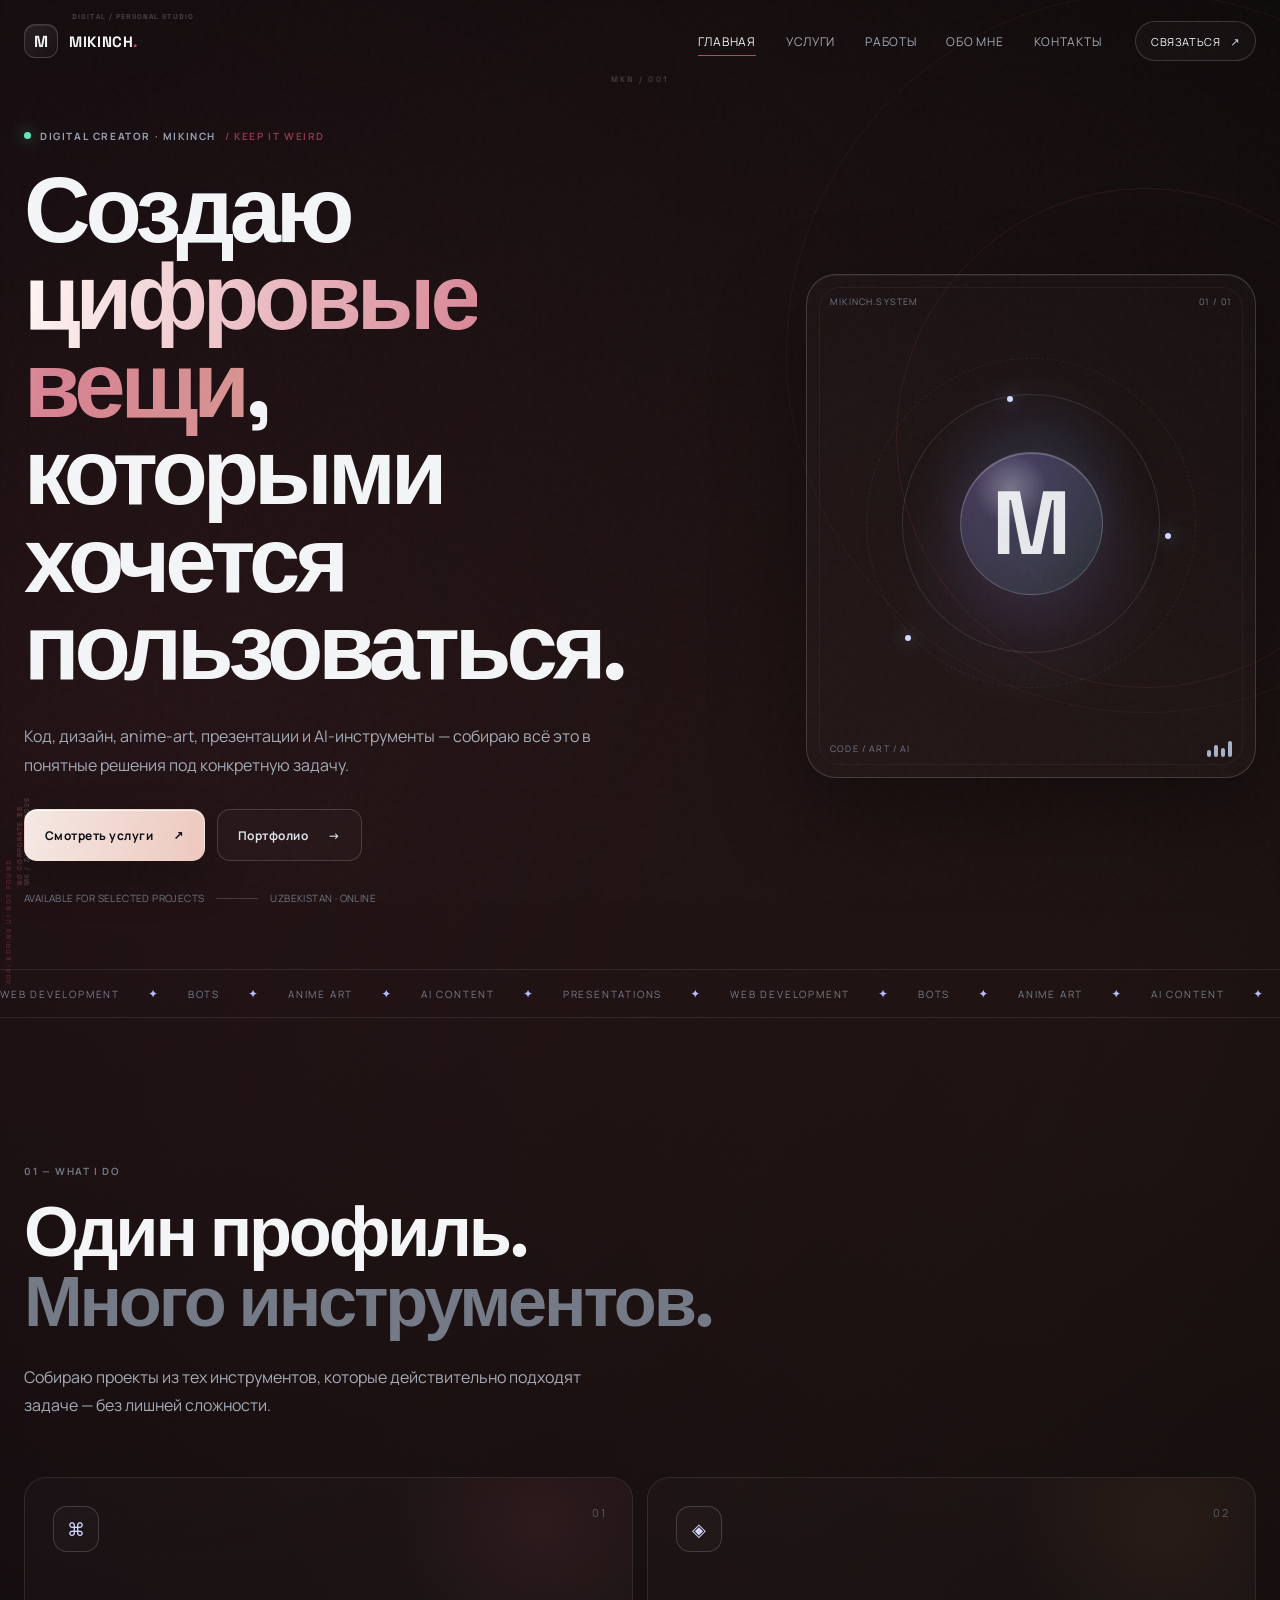
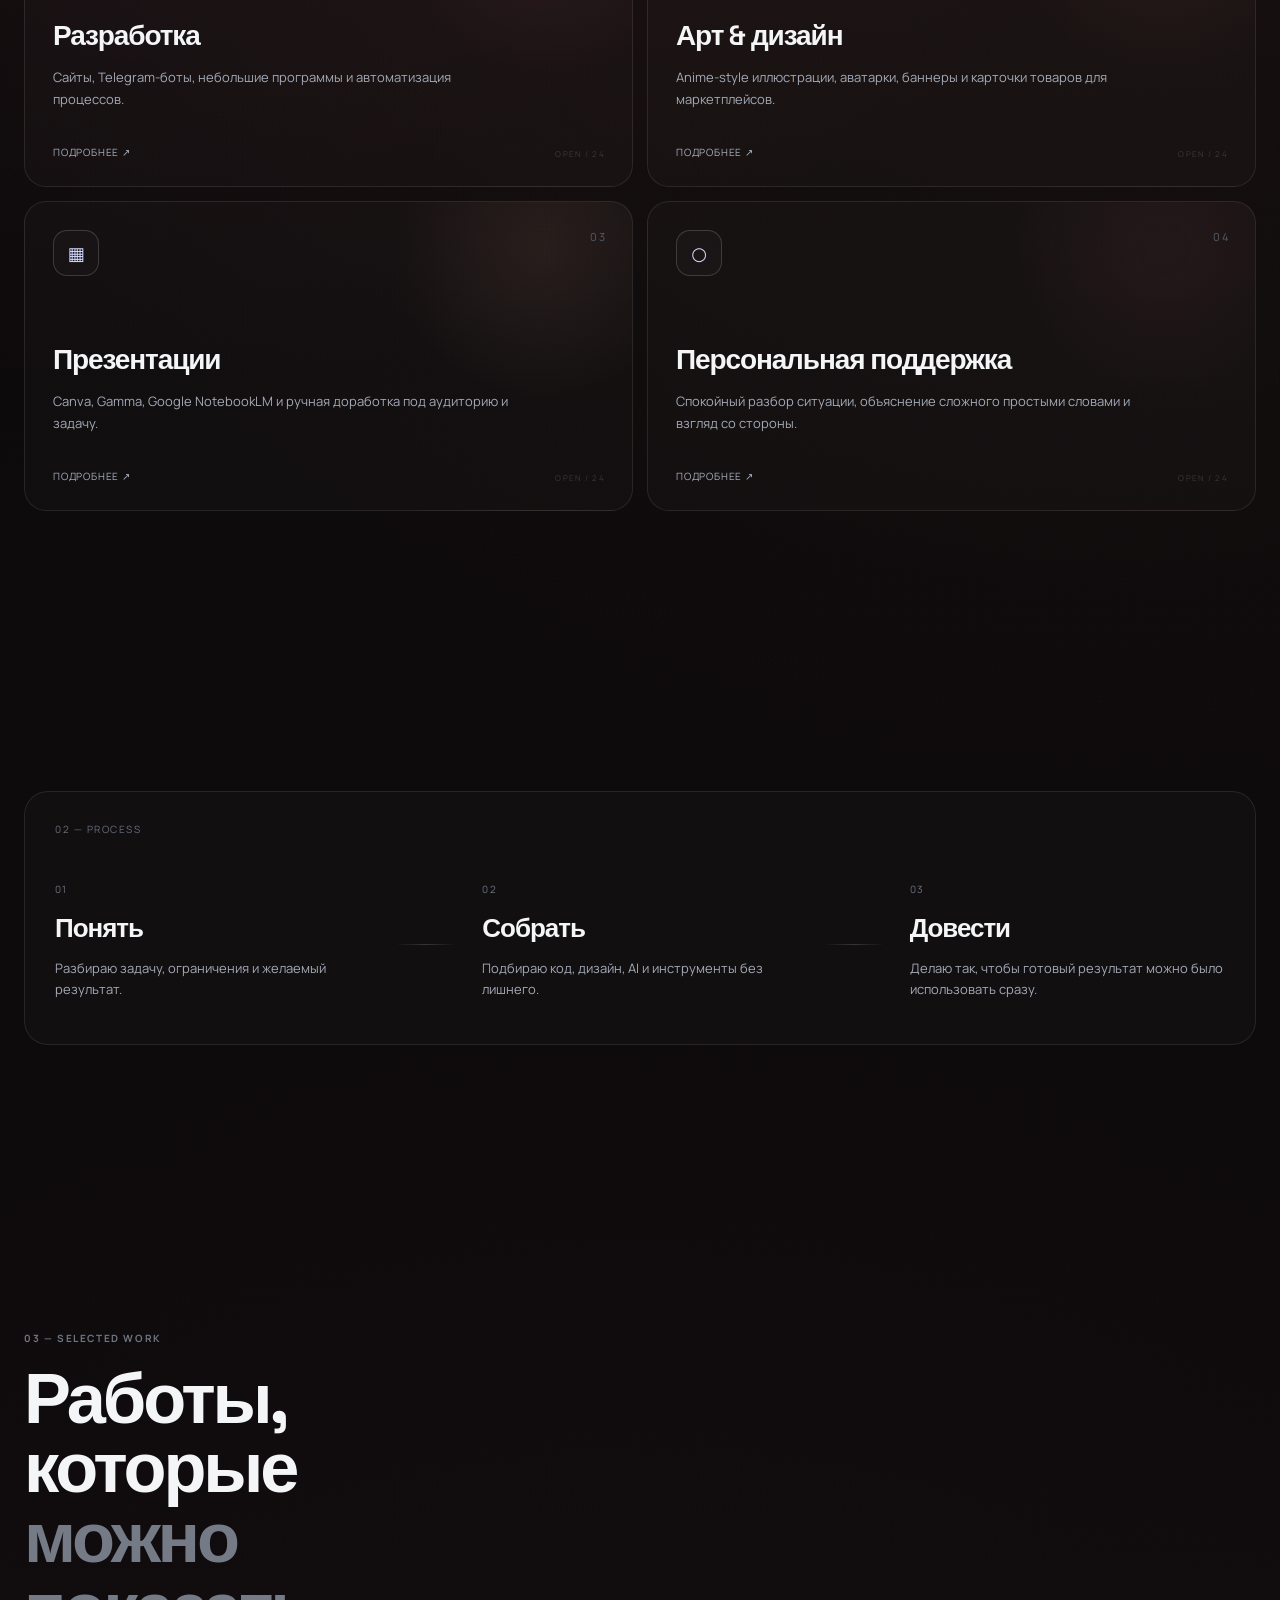
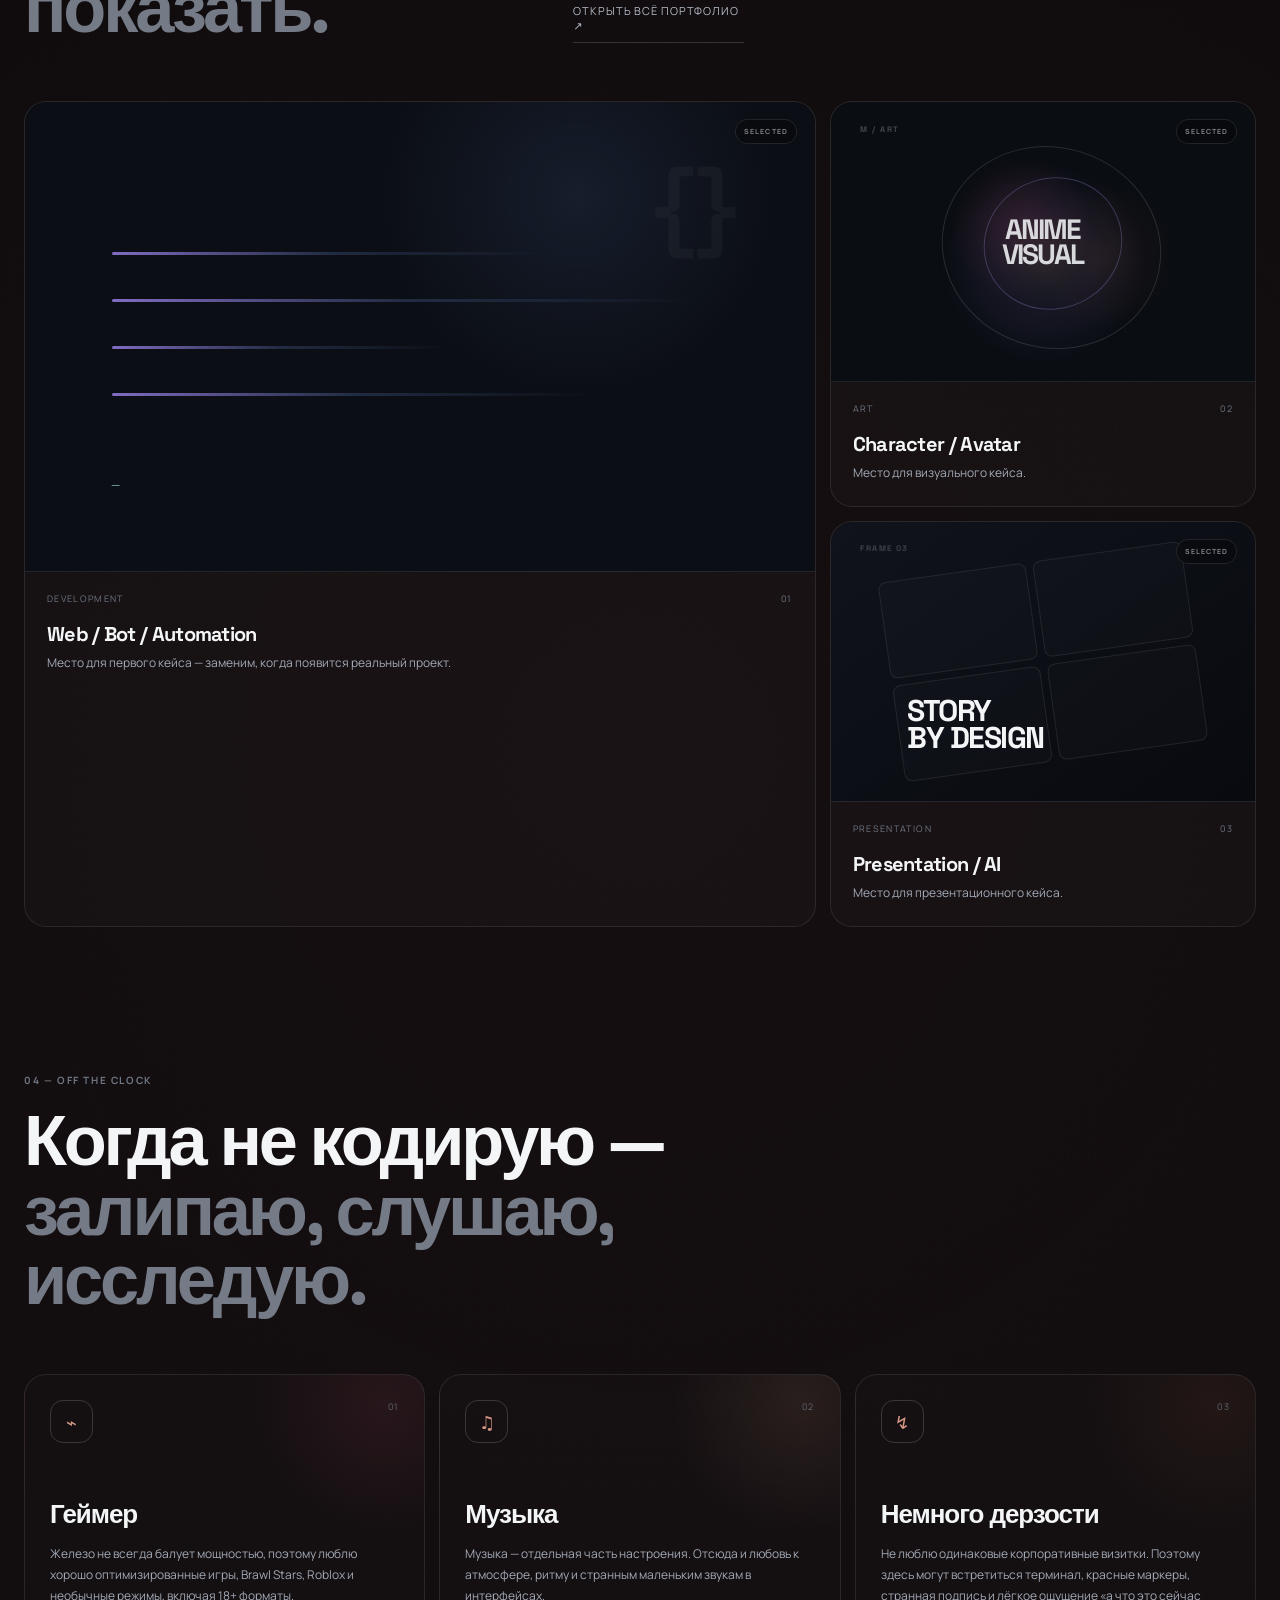
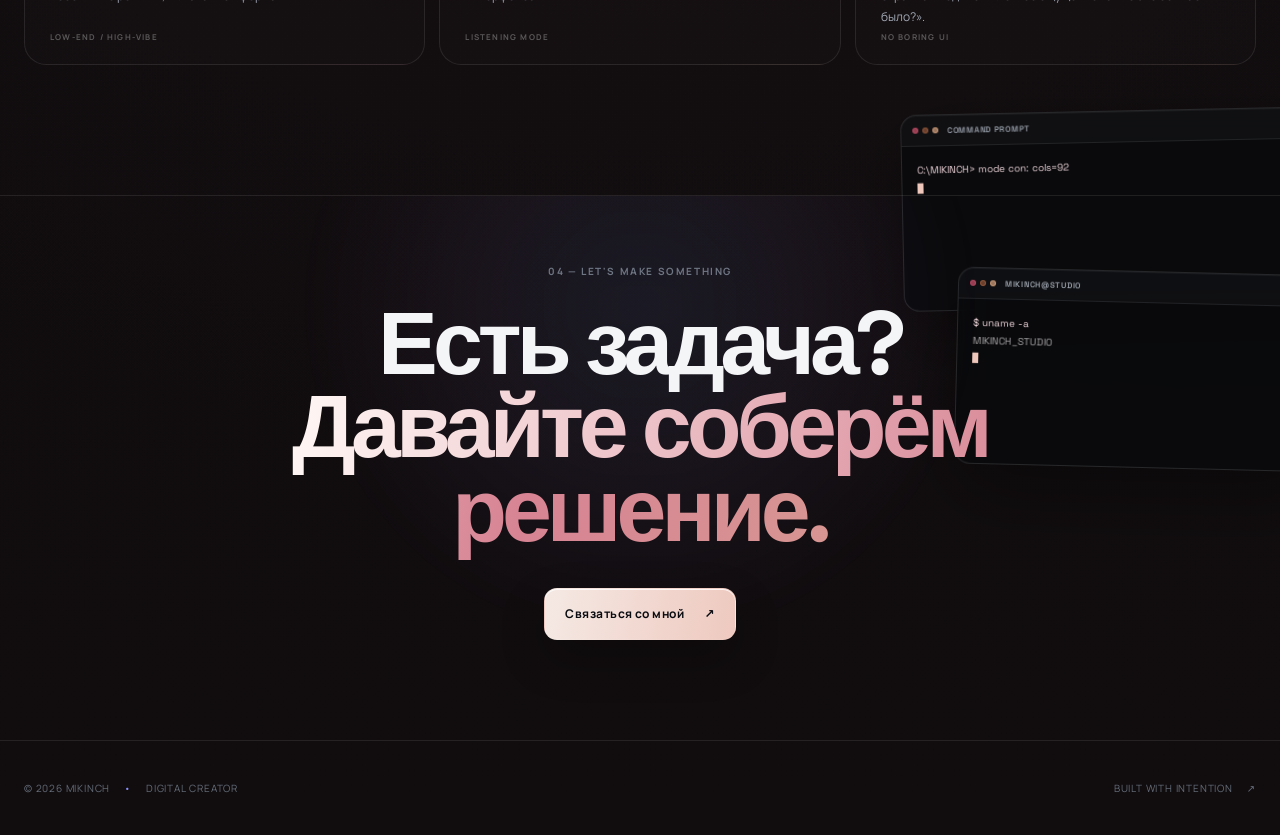
==== commit ff3448c3: "Add files via upload" ====
--- a/index.html
+++ b/index.html
@@ -13,7 +13,7 @@
 </head>
 <body data-page="home">
   <div class="cursor-glow" aria-hidden="true"></div>
-  <div class="page-noise" aria-hidden="true"></div>
+  <div class="page-noise" aria-hidden="true"></div><div class="corner-code" aria-hidden="true">MK / DIGITAL / 2026</div>
 
   <header class="site-header">
     <a class="brand magnetic" href="index.html" aria-label="Mikinch, на главную">
@@ -83,6 +83,17 @@
       </div>
     </section>
 
+      <div class="terminal-cluster reveal reveal-delay-2">
+        <div class="terminal-window terminal-cmd">
+          <div class="terminal-bar"><span class="terminal-dots"><i></i><i></i><i></i></span><b>Command Prompt</b><span>CMD</span></div>
+          <div class="terminal-body" data-terminal="cmd"><span class="terminal-caret">█</span></div>
+        </div>
+        <div class="terminal-window terminal-bash terminal-offset">
+          <div class="terminal-bar"><span class="terminal-dots"><i></i><i></i><i></i></span><b>mikinch@studio</b><span>bash</span></div>
+          <div class="terminal-body" data-terminal="bash"><span class="terminal-caret">█</span></div>
+        </div>
+      </div>
+
     <section class="ticker" aria-label="Направления">
       <div class="ticker-track">
         <span>WEB DEVELOPMENT</span><b>✦</b><span>BOTS</span><b>✦</b><span>ANIME ART</span><b>✦</b><span>AI CONTENT</span><b>✦</b><span>PRESENTATIONS</span><b>✦</b>
@@ -200,6 +211,16 @@
       </div>
     </section>
 
+
+    <section class="section hobby-section">
+      <div class="section-heading reveal"><span class="section-index">04 — OFF THE CLOCK</span><h2>Когда не кодирую —<br><span class="muted">залипаю, слушаю, исследую.</span></h2></div>
+      <div class="hobby-grid">
+        <article class="hobby-card reveal tilt-card"><span class="hobby-no">01</span><div class="hobby-icon">⌁</div><h3>Геймер</h3><p>Железо не всегда балует мощностью, поэтому люблю хорошо оптимизированные игры, Brawl Stars, Roblox и необычные режимы, включая 18+ форматы.</p><span class="hobby-tag">LOW-END / HIGH-VIBE</span></article>
+        <article class="hobby-card reveal reveal-delay-1 tilt-card"><span class="hobby-no">02</span><div class="hobby-icon">♫</div><h3>Музыка</h3><p>Музыка — отдельная часть настроения. Отсюда и любовь к атмосфере, ритму и странным маленьким звукам в интерфейсах.</p><span class="hobby-tag">LISTENING MODE</span></article>
+        <article class="hobby-card reveal reveal-delay-2 tilt-card"><span class="hobby-no">03</span><div class="hobby-icon">↯</div><h3>Немного дерзости</h3><p>Не люблю одинаковые корпоративные визитки. Поэтому здесь могут встретиться терминал, красные маркеры, странная подпись и лёгкое ощущение «а что это сейчас было?».</p><span class="hobby-tag">NO BORING UI</span></article>
+      </div>
+    </section>
+
     <section class="cta-section">
       <div class="cta-glow"></div>
       <div class="section cta-inner reveal">
--- a/style.css
+++ b/style.css
@@ -1,6 +1,25 @@
+
+/* Rich-detail layer */
+body::before{content:"";position:fixed;inset:0;pointer-events:none;z-index:0;opacity:.34;background:linear-gradient(rgba(255,255,255,.018) 1px,transparent 1px),linear-gradient(90deg,rgba(255,255,255,.014) 1px,transparent 1px);background-size:72px 72px;mask-image:linear-gradient(to bottom,rgba(0,0,0,.7),transparent 78%);}
+.site-header::after{content:"MKN / 001";position:absolute;left:50%;bottom:-1px;transform:translateX(-50%);color:rgba(255,255,255,.18);font:700 8px/1 "Space Grotesk",sans-serif;letter-spacing:.28em;}
+.brand{position:relative;}
+.brand::before{content:"DIGITAL / PERSONAL STUDIO";position:absolute;left:48px;top:-12px;white-space:nowrap;color:rgba(255,255,255,.22);font-size:7px;letter-spacing:.16em;text-transform:uppercase;}
+.visual-frame::after{content:"";position:absolute;inset:12px;border:1px solid rgba(255,255,255,.045);border-radius:21px;pointer-events:none;}
+.hero-orbit{position:absolute;border:1px solid rgba(185,74,98,.15);border-radius:50%;pointer-events:none;filter:blur(.2px);}
+.hero-orbit-a{width:500px;height:500px;right:-140px;top:12%;}.hero-orbit-b{width:720px;height:720px;right:-250px;top:-10%;border-color:rgba(213,161,126,.07);}
+.service-card:nth-child(1){background:radial-gradient(circle at 85% 15%,rgba(185,74,98,.10),transparent 26%),rgba(255,255,255,.018);}.service-card:nth-child(2){background:radial-gradient(circle at 85% 15%,rgba(155,90,60,.11),transparent 26%),rgba(255,255,255,.018);}.service-card:nth-child(3){background:radial-gradient(circle at 85% 15%,rgba(213,161,126,.09),transparent 26%),rgba(255,255,255,.018);}.service-card:nth-child(4){background:radial-gradient(circle at 85% 15%,rgba(128,67,86,.12),transparent 26%),rgba(255,255,255,.018);}
+.service-card:hover{box-shadow:0 30px 90px rgba(83,30,40,.18),inset 0 1px 0 rgba(255,255,255,.05);}
+.service-card::after{content:"OPEN / 24";position:absolute;right:27px;bottom:27px;color:rgba(255,255,255,.16);font-size:8px;letter-spacing:.16em;text-transform:uppercase;}
+.work-card,.portfolio-card{position:relative;}.work-card::after,.portfolio-card::after{content:"SELECTED";position:absolute;top:17px;right:18px;z-index:3;padding:7px 8px;border:1px solid rgba(255,255,255,.10);background:rgba(7,8,10,.45);backdrop-filter:blur(10px);color:rgba(255,255,255,.5);border-radius:999px;font-size:7px;font-weight:700;letter-spacing:.15em;}
+.visual-code::before{content:"{ }";position:absolute;top:14%;right:11%;font:700 92px/.8 "Space Grotesk",sans-serif;color:rgba(255,255,255,.035);letter-spacing:-.12em;}
+.visual-art::before{content:"M / ART";position:absolute;left:7%;top:8%;color:rgba(255,255,255,.24);font:700 8px/1 "Space Grotesk",sans-serif;letter-spacing:.18em;}
+.visual-slide::before{content:"FRAME 03";position:absolute;left:7%;top:8%;color:rgba(255,255,255,.2);font:700 8px/1 "Space Grotesk",sans-serif;letter-spacing:.18em;}
+.visual-product::before{content:"SHOP / VISUAL";position:absolute;left:7%;top:8%;color:rgba(255,255,255,.22);font:700 8px/1 "Space Grotesk",sans-serif;letter-spacing:.16em;}
+.corner-code{position:fixed;left:16px;bottom:15px;z-index:25;color:rgba(255,255,255,.17);font:700 7px/1 "Space Grotesk",sans-serif;letter-spacing:.16em;writing-mode:vertical-rl;transform:rotate(180deg);pointer-events:none;}
+@media(max-width:760px){.brand::before,.site-header::after{display:none;}body::before{background-size:52px 52px;opacity:.22;}.hero-orbit-a{width:320px;height:320px;right:-150px;top:9%;}.hero-orbit-b{width:460px;height:460px;right:-240px;top:-2%;}.corner-code{display:none;}}
 :root {
-  --bg: #080a0f;
-  --bg-2: #0c0f16;
+  --bg: #0b090a;
+  --bg-2: #120d0f;
   --panel: rgba(18, 22, 31, .72);
   --panel-strong: #10141d;
   --line: rgba(255,255,255,.09);
@@ -8,9 +27,9 @@
   --text: #f3f5f7;
   --muted: #a3aab6;
   --muted-2: #6f7683;
-  --accent: #a78bfa;
-  --accent-2: #4fd1c5;
-  --accent-3: #78a5ff;
+  --accent: #b94a62;
+  --accent-2: #9b5a3c;
+  --accent-3: #d5a17e;
   --max: 1240px;
   --ease: cubic-bezier(.22,1,.36,1);
 }
@@ -21,9 +40,10 @@
   margin: 0;
   color: var(--text);
   background:
-    radial-gradient(circle at 12% 10%, rgba(120,165,255,.08), transparent 28%),
-    radial-gradient(circle at 85% 22%, rgba(167,139,250,.09), transparent 30%),
-    linear-gradient(180deg, #080a0f 0%, #0a0d13 100%);
+    radial-gradient(circle at 10% 12%, rgba(185,74,98,.12), transparent 26%),
+    radial-gradient(circle at 88% 18%, rgba(155,90,60,.11), transparent 29%),
+    radial-gradient(circle at 50% 70%, rgba(98,48,55,.08), transparent 34%),
+    linear-gradient(180deg, #0b090a 0%, #110d0f 100%);
   font-family: "Manrope", system-ui, sans-serif;
   overflow-x: hidden;
 }
@@ -38,7 +58,7 @@
 }
 .cursor-glow {
   position: fixed; width: 260px; height: 260px; border-radius: 50%; pointer-events: none; z-index: 0;
-  background: radial-gradient(circle, rgba(120,165,255,.09) 0%, rgba(167,139,250,.045) 35%, transparent 68%);
+  background: radial-gradient(circle, rgba(185,74,98,.12) 0%, rgba(213,161,126,.055) 35%, transparent 68%);
   transform: translate3d(-500px,-500px,0); margin: -130px 0 0 -130px; transition: transform .12s linear;
   filter: blur(4px);
 }
@@ -94,7 +114,7 @@
 h1, h2, h3 { font-family: "Space Grotesk", sans-serif; margin: 0; }
 .hero h1 { font-size: clamp(54px, 7.2vw, 102px); line-height: .95; letter-spacing: -.055em; max-width: 880px; }
 .gradient-text {
-  background: linear-gradient(100deg, #f7f8fb 0%, #bcaafc 36%, #8ddfd6 74%, #a6c2ff 100%);
+  background: linear-gradient(100deg, #fff8f5 0%, #d78393 36%, #d7ae91 70%, #f0c7bb 100%);
   -webkit-background-clip: text; background-clip: text; color: transparent;
   background-size: 200% 100%; animation: gradientShift 9s ease-in-out infinite alternate;
 }
@@ -206,7 +226,7 @@
 .visual-code .l1{width:55%;top:32%;left:11%}.visual-code .l2{width:74%;top:42%;left:11%}.visual-code .l3{width:43%;top:52%;left:11%}.visual-code .l4{width:61%;top:62%;left:11%}.visual-code .l5{width:37%;top:72%;left:11%}
 .code-caret{position:absolute;left:11%;top:79%;color:#9de3d7;font-family:monospace;animation:blink 1.2s steps(2) infinite}
 @keyframes blink{50%{opacity:0}}
-.visual-art { background: radial-gradient(circle at 45% 45%, rgba(167,139,250,.18), transparent 25%), radial-gradient(circle at 64% 55%, rgba(79,209,197,.12), transparent 23%), #0a0d12; }
+.visual-art { background: radial-gradient(circle at 45% 45%, rgba(185,74,98,.18), transparent 25%), radial-gradient(circle at 64% 55%, rgba(155,90,60,.12), transparent 23%), #0a0d12; }
 .art-glow{position:absolute;left:24%;top:18%;width:52%;aspect-ratio:1;border-radius:50%;background:radial-gradient(circle,rgba(255,255,255,.08),rgba(167,139,250,.08) 30%,transparent 68%);filter:blur(1px);animation:artPulse 6s ease-in-out infinite}
 @keyframes artPulse{50%{transform:scale(1.08);opacity:.75}}
 .art-shape{position:absolute;border:1px solid rgba(255,255,255,.12);border-radius:50%;}.shape-a{width:52%;height:72%;left:26%;top:16%;transform:rotate(17deg)}.shape-b{width:33%;height:47%;left:36%;top:27%;transform:rotate(-24deg);border-color:rgba(178,164,255,.25)}
@@ -215,7 +235,7 @@
 .slide-grid{position:absolute;inset:14%;display:grid;grid-template-columns:1fr 1fr;grid-template-rows:1fr 1fr;gap:7px;transform:rotate(-8deg);opacity:.8}
 .slide-grid i{border:1px solid rgba(255,255,255,.1);background:rgba(255,255,255,.02);border-radius:8px}
 .slide-title{position:absolute;left:18%;bottom:18%;font-family:"Space Grotesk";font-size:30px;line-height:.9;font-weight:700;letter-spacing:-.05em}
-.visual-product{display:grid;place-items:center;background:radial-gradient(circle at 50% 40%,rgba(120,165,255,.12),transparent 28%),#0a0d12;}
+.visual-product{display:grid;place-items:center;background:radial-gradient(circle at 50% 40%,rgba(213,161,126,.12),transparent 28%),#0a0d12;}
 .product-card-mini{width:44%;aspect-ratio:4/5;border:1px solid rgba(255,255,255,.14);border-radius:16px;display:grid;place-items:center;text-align:center;position:relative;overflow:hidden;font-family:"Space Grotesk";font-size:20px;font-weight:600;letter-spacing:-.04em;background:linear-gradient(145deg,rgba(255,255,255,.05),rgba(255,255,255,.01));}
 .product-glow{position:absolute;width:150%;aspect-ratio:1;border-radius:50%;background:radial-gradient(circle,rgba(167,139,250,.22),transparent 65%);top:-25%;animation:productFloat 5s ease-in-out infinite}
 @keyframes productFloat{50%{transform:translateY(18px)}}
@@ -234,11 +254,11 @@
 
 .portfolio-grid-full{display:grid;grid-template-columns:1.3fr .7fr;gap:14px;padding-bottom:140px}.portfolio-card{border:1px solid var(--line);border-radius:22px;overflow:hidden;background:rgba(255,255,255,.018)}.portfolio-card-wide{grid-row:span 2}.portfolio-card .work-visual{min-height:330px}.portfolio-card-wide .work-visual{min-height:670px}.portfolio-info{padding:24px}.portfolio-info>span{color:#6e7683;font-size:9px;letter-spacing:.15em}.portfolio-info h2{font-size:24px;letter-spacing:-.04em;margin:14px 0 8px}.portfolio-info p{color:var(--muted);font-size:12px;line-height:1.7;margin:0;}
 
-.about-layout{display:grid;grid-template-columns:.55fr 1fr;gap:100px;padding-bottom:140px}.profile-card{height:max-content;border:1px solid var(--line);border-radius:24px;padding:25px;position:sticky;top:25px;background:linear-gradient(145deg,rgba(255,255,255,.035),rgba(255,255,255,.012))}.profile-avatar{aspect-ratio:1;border-radius:20px;background:radial-gradient(circle at 50% 50%,rgba(167,139,250,.17),transparent 30%),linear-gradient(145deg,#111620,#0b0e14);display:grid;place-items:center;position:relative;overflow:hidden}.profile-avatar-inner{width:44%;aspect-ratio:1;border-radius:50%;display:grid;place-items:center;font-family:"Space Grotesk";font-size:80px;font-weight:700;border:1px solid rgba(255,255,255,.17);background:linear-gradient(145deg,rgba(167,139,250,.24),rgba(79,209,197,.1));box-shadow:0 0 70px rgba(120,165,255,.12)}.profile-handle{display:block;font-size:22px;font-family:"Space Grotesk";margin-top:20px}.profile-location{display:block;color:#757d8a;font-size:11px;margin-top:6px}.profile-line{height:1px;background:var(--line);margin:22px 0}.profile-status{display:flex;gap:8px;align-items:center;font-size:9px;letter-spacing:.1em;text-transform:uppercase;color:#7f8794}.about-block{padding:0 0 62px;border-bottom:1px solid var(--line);margin-bottom:62px}.about-block h2{font-size:clamp(32px,4.4vw,55px);line-height:1;letter-spacing:-.05em;margin:17px 0 18px}.about-block p{color:var(--muted);font-size:14px;line-height:1.9;max-width:730px}.facts-grid{display:grid;grid-template-columns:1fr 1fr;gap:14px;margin-top:23px}.facts-grid div{border:1px solid var(--line);border-radius:15px;padding:17px}.facts-grid span{display:block;color:#6e7682;font-size:9px;letter-spacing:.13em;text-transform:uppercase;margin-bottom:8px}.facts-grid strong{font-family:"Space Grotesk";font-size:16px;font-weight:600;letter-spacing:-.02em;}
+.about-layout{display:grid;grid-template-columns:.55fr 1fr;gap:100px;padding-bottom:140px}.profile-card{height:max-content;border:1px solid var(--line);border-radius:24px;padding:25px;position:sticky;top:25px;background:linear-gradient(145deg,rgba(255,255,255,.035),rgba(255,255,255,.012))}.profile-avatar{aspect-ratio:1;border-radius:20px;background:radial-gradient(circle at 50% 50%,rgba(167,139,250,.17),transparent 30%),linear-gradient(145deg,#111620,#0b0e14);display:grid;place-items:center;position:relative;overflow:hidden}.profile-avatar-inner{width:44%;aspect-ratio:1;border-radius:50%;display:grid;place-items:center;font-family:"Space Grotesk";font-size:80px;font-weight:700;border:1px solid rgba(255,255,255,.17);background:linear-gradient(145deg,rgba(167,139,250,.24),rgba(79,209,197,.1));box-shadow:0 0 70px rgba(213,161,126,.12)}.profile-handle{display:block;font-size:22px;font-family:"Space Grotesk";margin-top:20px}.profile-location{display:block;color:#757d8a;font-size:11px;margin-top:6px}.profile-line{height:1px;background:var(--line);margin:22px 0}.profile-status{display:flex;gap:8px;align-items:center;font-size:9px;letter-spacing:.1em;text-transform:uppercase;color:#7f8794}.about-block{padding:0 0 62px;border-bottom:1px solid var(--line);margin-bottom:62px}.about-block h2{font-size:clamp(32px,4.4vw,55px);line-height:1;letter-spacing:-.05em;margin:17px 0 18px}.about-block p{color:var(--muted);font-size:14px;line-height:1.9;max-width:730px}.facts-grid{display:grid;grid-template-columns:1fr 1fr;gap:14px;margin-top:23px}.facts-grid div{border:1px solid var(--line);border-radius:15px;padding:17px}.facts-grid span{display:block;color:#6e7682;font-size:9px;letter-spacing:.13em;text-transform:uppercase;margin-bottom:8px}.facts-grid strong{font-family:"Space Grotesk";font-size:16px;font-weight:600;letter-spacing:-.02em;}
 
 .contact-layout{display:grid;grid-template-columns:.65fr 1.35fr;gap:95px;padding-bottom:120px}.contact-intro h2{font-size:clamp(34px,5vw,58px);line-height:.98;letter-spacing:-.05em;margin:17px 0}.contact-intro p{color:var(--muted);line-height:1.8;max-width:430px}.contact-list{border-top:1px solid var(--line)}.contact-item{display:flex;align-items:center;justify-content:space-between;padding:26px 0;border-bottom:1px solid var(--line);transition:padding .35s var(--ease),border-color .35s}.contact-item:hover{padding-left:12px;padding-right:12px;border-color:rgba(255,255,255,.16)}.contact-item strong{display:block;font-family:"Space Grotesk";font-size:26px;letter-spacing:-.04em;margin-top:8px}.contact-item>span{font-size:27px;color:#9ba3b2}.mini-faq{padding-bottom:140px}
 
-.profile-page{padding:120px 0 140px}.profile-page-title{display:flex;gap:18px;align-items:center;margin-top:22px}.profile-page-title h1{font-size:clamp(60px,8vw,110px);line-height:.9;letter-spacing:-.065em}.live-chip{display:inline-flex;gap:7px;align-items:center;padding:8px 10px;border:1px solid var(--line);border-radius:100px;color:#89919e;font-size:9px;text-transform:uppercase;letter-spacing:.12em}.live-chip i{width:6px;height:6px;background:#63e6be;border-radius:50%;box-shadow:0 0 12px rgba(99,230,190,.65)}.profile-page-head p{color:var(--muted);font-size:16px;line-height:1.7;margin-top:22px}.profile-page-grid{display:grid;grid-template-columns:.65fr 1.35fr;gap:14px;margin-top:70px}.profile-large-card,.profile-text-card{border:1px solid var(--line);border-radius:24px;background:rgba(255,255,255,.018);overflow:hidden}.profile-large-card{padding:24px}.profile-card-top,.profile-card-bottom{display:flex;justify-content:space-between;font-size:9px;letter-spacing:.14em;color:#68707d;text-transform:uppercase}.profile-photo-placeholder{margin:24px 0;aspect-ratio:1;border-radius:20px;display:grid;place-items:center;position:relative;overflow:hidden;background:radial-gradient(circle at 50% 40%,rgba(167,139,250,.18),transparent 30%),radial-gradient(circle at 60% 70%,rgba(79,209,197,.11),transparent 30%),#0b0e14;border:1px solid var(--line)}.profile-photo-letter{font-family:"Space Grotesk";font-weight:700;font-size:110px;letter-spacing:-.08em;color:#f4f5f6;z-index:2}.profile-photo-glow{position:absolute;width:65%;aspect-ratio:1;border-radius:50%;background:radial-gradient(circle,rgba(120,165,255,.14),transparent 67%);animation:floatOrb 6s ease-in-out infinite}.profile-text-card{padding:36px}.profile-text-card h2{font-size:clamp(34px,4.4vw,58px);line-height:.98;letter-spacing:-.055em;margin:18px 0}.profile-text-card>p{color:var(--muted);line-height:1.8;max-width:680px}.profile-facts{margin-top:42px}.profile-edit-note{margin-top:14px;border:1px dashed rgba(255,255,255,.12);border-radius:17px;padding:19px 22px;display:flex;gap:20px;align-items:flex-start}.profile-edit-note span{font-size:9px;letter-spacing:.14em;color:#7d8591;white-space:nowrap}.profile-edit-note p{margin:0;color:#7d8591;font-size:11px;line-height:1.7}.profile-edit-note code{font-family:monospace;color:#aeb5c3;}
+.profile-page{padding:120px 0 140px}.profile-page-title{display:flex;gap:18px;align-items:center;margin-top:22px}.profile-page-title h1{font-size:clamp(60px,8vw,110px);line-height:.9;letter-spacing:-.065em}.live-chip{display:inline-flex;gap:7px;align-items:center;padding:8px 10px;border:1px solid var(--line);border-radius:100px;color:#89919e;font-size:9px;text-transform:uppercase;letter-spacing:.12em}.live-chip i{width:6px;height:6px;background:#63e6be;border-radius:50%;box-shadow:0 0 12px rgba(99,230,190,.65)}.profile-page-head p{color:var(--muted);font-size:16px;line-height:1.7;margin-top:22px}.profile-page-grid{display:grid;grid-template-columns:.65fr 1.35fr;gap:14px;margin-top:70px}.profile-large-card,.profile-text-card{border:1px solid var(--line);border-radius:24px;background:rgba(255,255,255,.018);overflow:hidden}.profile-large-card{padding:24px}.profile-card-top,.profile-card-bottom{display:flex;justify-content:space-between;font-size:9px;letter-spacing:.14em;color:#68707d;text-transform:uppercase}.profile-photo-placeholder{margin:24px 0;aspect-ratio:1;border-radius:20px;display:grid;place-items:center;position:relative;overflow:hidden;background:radial-gradient(circle at 50% 40%,rgba(185,74,98,.18),transparent 30%),radial-gradient(circle at 60% 70%,rgba(79,209,197,.11),transparent 30%),#0b0e14;border:1px solid var(--line)}.profile-photo-letter{font-family:"Space Grotesk";font-weight:700;font-size:110px;letter-spacing:-.08em;color:#f4f5f6;z-index:2}.profile-photo-glow{position:absolute;width:65%;aspect-ratio:1;border-radius:50%;background:radial-gradient(circle,rgba(120,165,255,.14),transparent 67%);animation:floatOrb 6s ease-in-out infinite}.profile-text-card{padding:36px}.profile-text-card h2{font-size:clamp(34px,4.4vw,58px);line-height:.98;letter-spacing:-.055em;margin:18px 0}.profile-text-card>p{color:var(--muted);line-height:1.8;max-width:680px}.profile-facts{margin-top:42px}.profile-edit-note{margin-top:14px;border:1px dashed rgba(255,255,255,.12);border-radius:17px;padding:19px 22px;display:flex;gap:20px;align-items:flex-start}.profile-edit-note span{font-size:9px;letter-spacing:.14em;color:#7d8591;white-space:nowrap}.profile-edit-note p{margin:0;color:#7d8591;font-size:11px;line-height:1.7}.profile-edit-note code{font-family:monospace;color:#aeb5c3;}
 
 .reveal{opacity:0;transform:translateY(26px);transition:opacity .85s var(--ease), transform .85s var(--ease)}.reveal.visible{opacity:1;transform:translateY(0)}.reveal-delay-1{transition-delay:.08s}.reveal-delay-2{transition-delay:.16s}.reveal-delay-3{transition-delay:.24s}
 
@@ -266,3 +286,86 @@
 @media (prefers-reduced-motion: reduce) {
   html{scroll-behavior:auto}.gradient-text,.visual-frame::before,.avatar-orb,.ring-one,.ring-two,.orbit-dot,.ticker-track,.art-glow,.product-glow,.cursor-glow{animation:none!important}.reveal{opacity:1!important;transform:none!important;transition:none!important}
 }
+
+
+/* MINI TERMINALS / CONSOLE DETAILS */
+.terminal-cluster { position: absolute; right: -8%; bottom: 5%; width: 480px; pointer-events: none; }
+.terminal-window { border: 1px solid rgba(255,255,255,.12); border-radius: 16px; background: rgba(8,9,12,.82); box-shadow: 0 28px 80px rgba(0,0,0,.36), inset 0 1px 0 rgba(255,255,255,.045); overflow: hidden; backdrop-filter: blur(14px); }
+.terminal-cluster .terminal-window { pointer-events: auto; }
+.terminal-offset { margin: -36px 0 0 54px; width: 78%; transform: rotate(1.4deg); }
+.terminal-cmd { transform: rotate(-1.2deg); }
+.terminal-bar { min-height: 31px; padding: 0 11px; display:flex; align-items:center; gap:9px; border-bottom:1px solid rgba(255,255,255,.08); background: rgba(255,255,255,.025); color:#7c8491; font: 700 8px/1 "Space Grotesk", sans-serif; letter-spacing:.09em; text-transform:uppercase; }
+.terminal-bar b { font-weight:600; color:#9ba2ad; flex:1; }
+.terminal-dots { display:flex; gap:4px; }
+.terminal-dots i { width:6px; height:6px; border-radius:50%; border:1px solid rgba(255,255,255,.16); }
+.terminal-dots i:first-child { background:rgba(185,74,98,.8); border-color:rgba(185,74,98,.9); }
+.terminal-dots i:nth-child(2) { background:rgba(155,90,60,.65); border-color:rgba(155,90,60,.8); }
+.terminal-dots i:nth-child(3) { background:rgba(213,161,126,.7); border-color:rgba(213,161,126,.8); }
+.terminal-body { padding:15px; min-height:164px; color:#b6c2c0; font: 10px/1.75 "Space Grotesk", monospace; white-space:pre-wrap; }
+.terminal-body .command { color:#e2a3ad; }
+.terminal-body .output { color:#939ca4; }
+.terminal-body .ok { color:#77d7b1; }
+.terminal-caret { color:#f0c8bb; animation: terminalBlink 1s steps(2) infinite; }
+@keyframes terminalBlink { 50% { opacity:0; } }
+.terminal-section { padding-bottom: 130px; }
+.terminal-grid { display:grid; grid-template-columns:1fr 1fr; gap:14px; }
+.terminal-grid .terminal-body { min-height:210px; }
+.terminal-grid .terminal-window:nth-child(1) { transform:translateY(8px) rotate(-.4deg); }
+.terminal-grid .terminal-window:nth-child(2) { transform:rotate(.7deg); }
+
+/* Little bit of bite */
+.corner-code::before { content:"NO CORPORATE BS"; display:block; margin-bottom:7px; color:rgba(185,74,98,.45); }
+.hero::after { content:"404: BORING UI NOT FOUND"; position:absolute; left:-78px; bottom:44px; color:rgba(185,74,98,.32); font:700 7px/1 "Space Grotesk", sans-serif; letter-spacing:.19em; transform:rotate(-90deg); }
+.eyebrow::after { content:" / KEEP IT WEIRD"; color:rgba(185,74,98,.7); }
+.button-primary { background:linear-gradient(100deg,#f5e9e4,#eec9bf); }
+.header-cta:hover { box-shadow:0 0 28px rgba(185,74,98,.11); }
+
+/* Portfolio not-yet-published state */
+.portfolio-empty-note { margin-bottom: 140px; border:1px dashed rgba(185,74,98,.34); border-radius:22px; padding:28px; display:grid; grid-template-columns:58px 1fr auto; gap:22px; align-items:center; background:linear-gradient(135deg, rgba(185,74,98,.055), rgba(255,255,255,.012)); }
+.empty-note-mark { width:46px;height:46px;border:1px solid rgba(185,74,98,.45);border-radius:14px;display:grid;place-items:center;color:#df8192;font:700 22px "Space Grotesk"; }
+.portfolio-empty-note h2 { font:600 28px/1.05 "Space Grotesk",sans-serif; letter-spacing:-.04em; margin:13px 0 8px; }
+.portfolio-empty-note p { margin:0; color:var(--muted); line-height:1.7; font-size:12px; max-width:680px; }
+
+/* Hobbies / personality */
+.hobby-section { padding-bottom: 130px; }
+.hobby-grid { display:grid; grid-template-columns:repeat(3,1fr); gap:14px; }
+.hobby-card { position:relative; min-height:280px; overflow:hidden; border:1px solid var(--line); border-radius:22px; padding:25px; background:linear-gradient(145deg,rgba(255,255,255,.03),rgba(255,255,255,.008)); }
+.hobby-card:nth-child(1) { background:radial-gradient(circle at 90% 10%,rgba(185,74,98,.11),transparent 29%),rgba(255,255,255,.012); }
+.hobby-card:nth-child(2) { background:radial-gradient(circle at 90% 10%,rgba(213,161,126,.10),transparent 29%),rgba(255,255,255,.012); }
+.hobby-card:nth-child(3) { background:radial-gradient(circle at 90% 10%,rgba(155,90,60,.10),transparent 29%),rgba(255,255,255,.012); }
+.hobby-no { position:absolute; top:25px;right:25px;color:#5f6671;font-size:9px;letter-spacing:.14em; }
+.hobby-icon { width:43px;height:43px;border:1px solid var(--line-strong);border-radius:13px;display:grid;place-items:center;color:#d79886;font-size:18px;margin-bottom:54px; }
+.hobby-card h3 { font-size:26px;letter-spacing:-.04em;margin-bottom:8px; }
+.hobby-card p { color:var(--muted);font-size:12px;line-height:1.75; }
+.hobby-tag { position:absolute;left:25px;bottom:22px;color:rgba(255,255,255,.30);font-size:8px;font-weight:700;letter-spacing:.15em; }
+.profile-hobby-strip { display:grid;grid-template-columns:repeat(3,1fr);gap:10px;margin-top:14px; }
+.profile-hobby-strip div { border:1px solid var(--line);border-radius:15px;padding:14px 15px;background:rgba(255,255,255,.015); }
+.profile-hobby-strip span { display:block;color:#6f7783;font-size:8px;letter-spacing:.14em;margin-bottom:7px; }
+.profile-hobby-strip strong { font:600 15px "Space Grotesk";letter-spacing:-.03em; }
+
+@media (max-width:980px) {
+  .terminal-cluster { position:relative; right:auto; bottom:auto; width:min(100%,520px); margin:10px 0 20px auto; }
+  .hero { padding-bottom:60px; }
+  .hero::after { display:none; }
+  .hobby-grid { grid-template-columns:1fr 1fr; }
+  .portfolio-empty-note { grid-template-columns:58px 1fr; }
+  .portfolio-empty-note .button { grid-column:2; justify-self:start; }
+}
+@media (max-width:760px) {
+  .terminal-cluster { width:100%; }
+  .terminal-offset { margin:-24px 0 0 24px; width:88%; }
+  .terminal-grid,.hobby-grid { grid-template-columns:1fr; }
+  .portfolio-empty-note { grid-template-columns:1fr; }
+  .portfolio-empty-note .button { grid-column:auto; }
+  .profile-hobby-strip { grid-template-columns:1fr; }
+  .corner-code { display:none; }
+}
+
+.terminal-body .command { color: #e9d1d5; }
+.terminal-body .output { color: #a5a2a4; white-space: pre-wrap; }
+.terminal-body .system { color: #c0a0a6; }
+.terminal-body .ok { color: #c98c9d; }
+.terminal-body .warn { color: #d2a16f; }
+.terminal-body .command::selection, .terminal-body .output::selection, .terminal-body .ok::selection, .terminal-body .warn::selection { background: rgba(185,74,98,.3); }
+.contact-item small { display:block; margin-top:7px; max-width:620px; color:#777f8b; font-size:10px; line-height:1.6; letter-spacing:.015em; }
+.contact-item:hover small { color:#949ca8; }
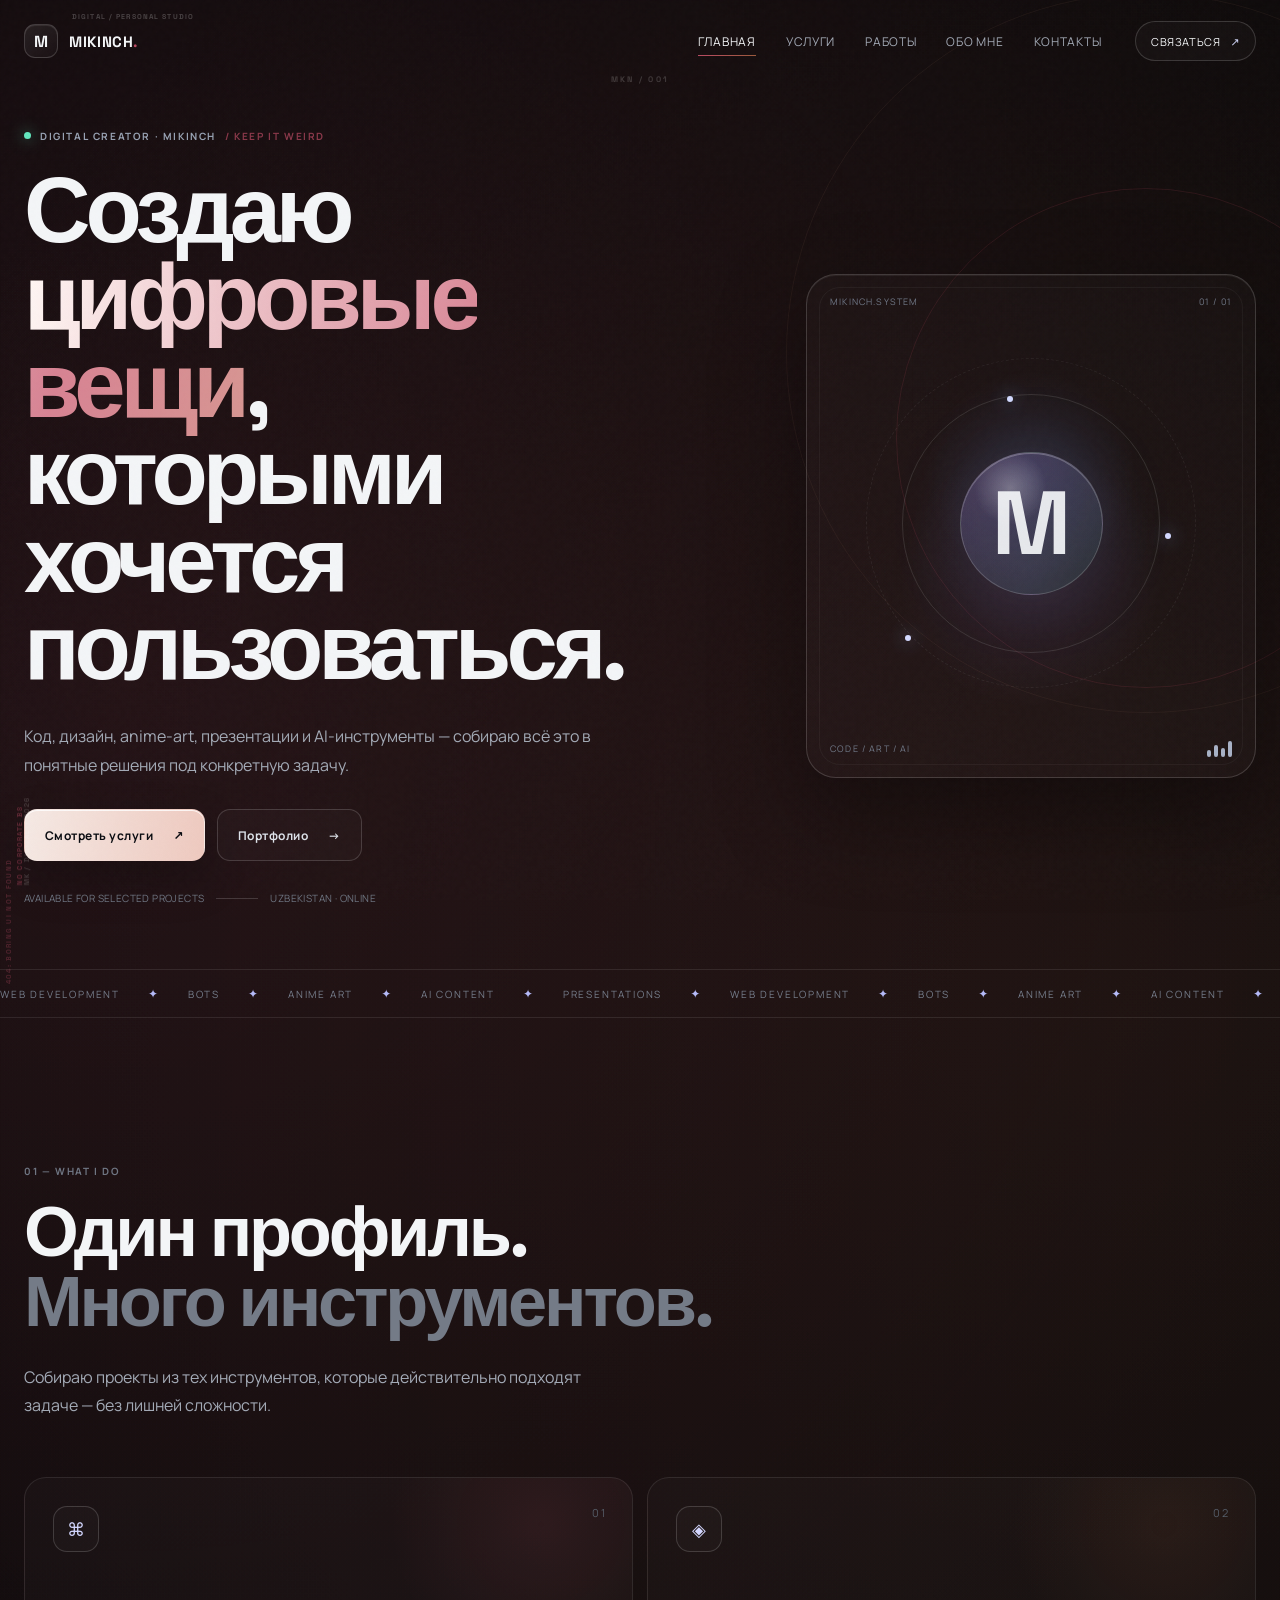
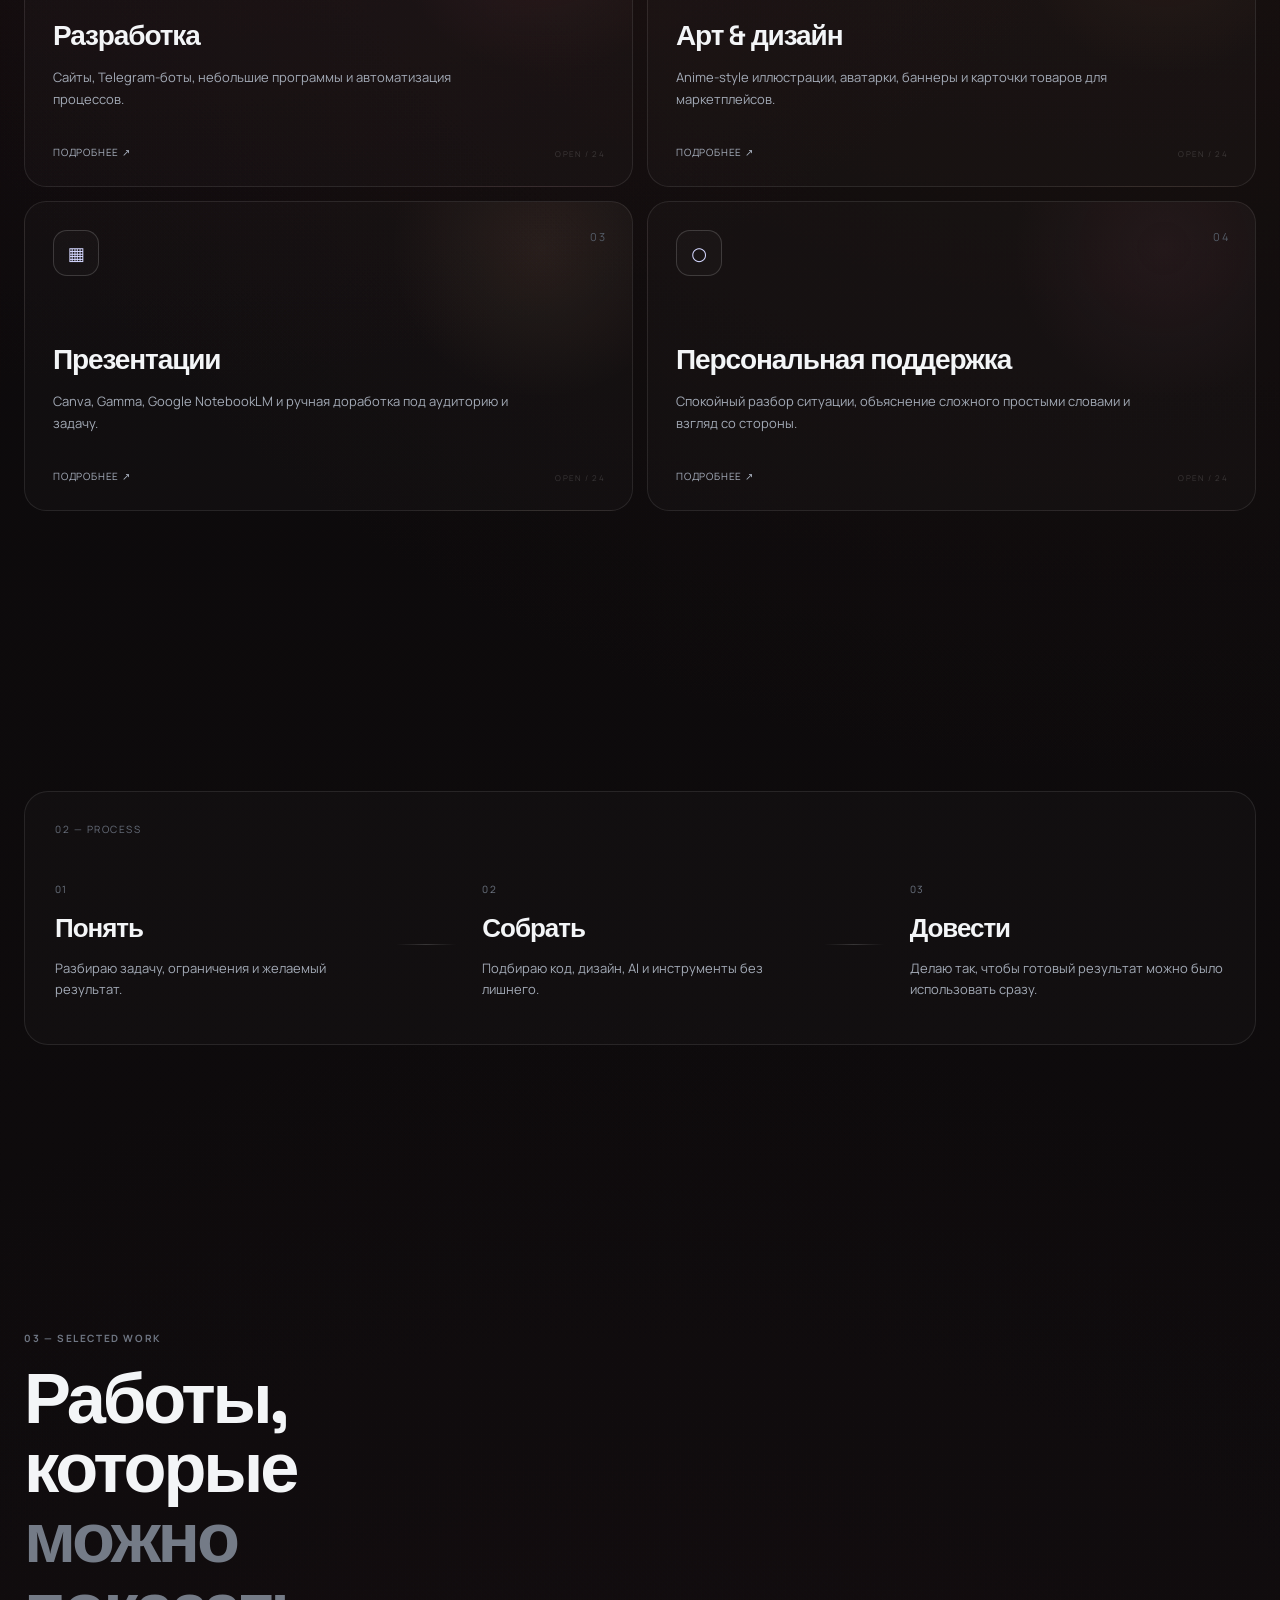
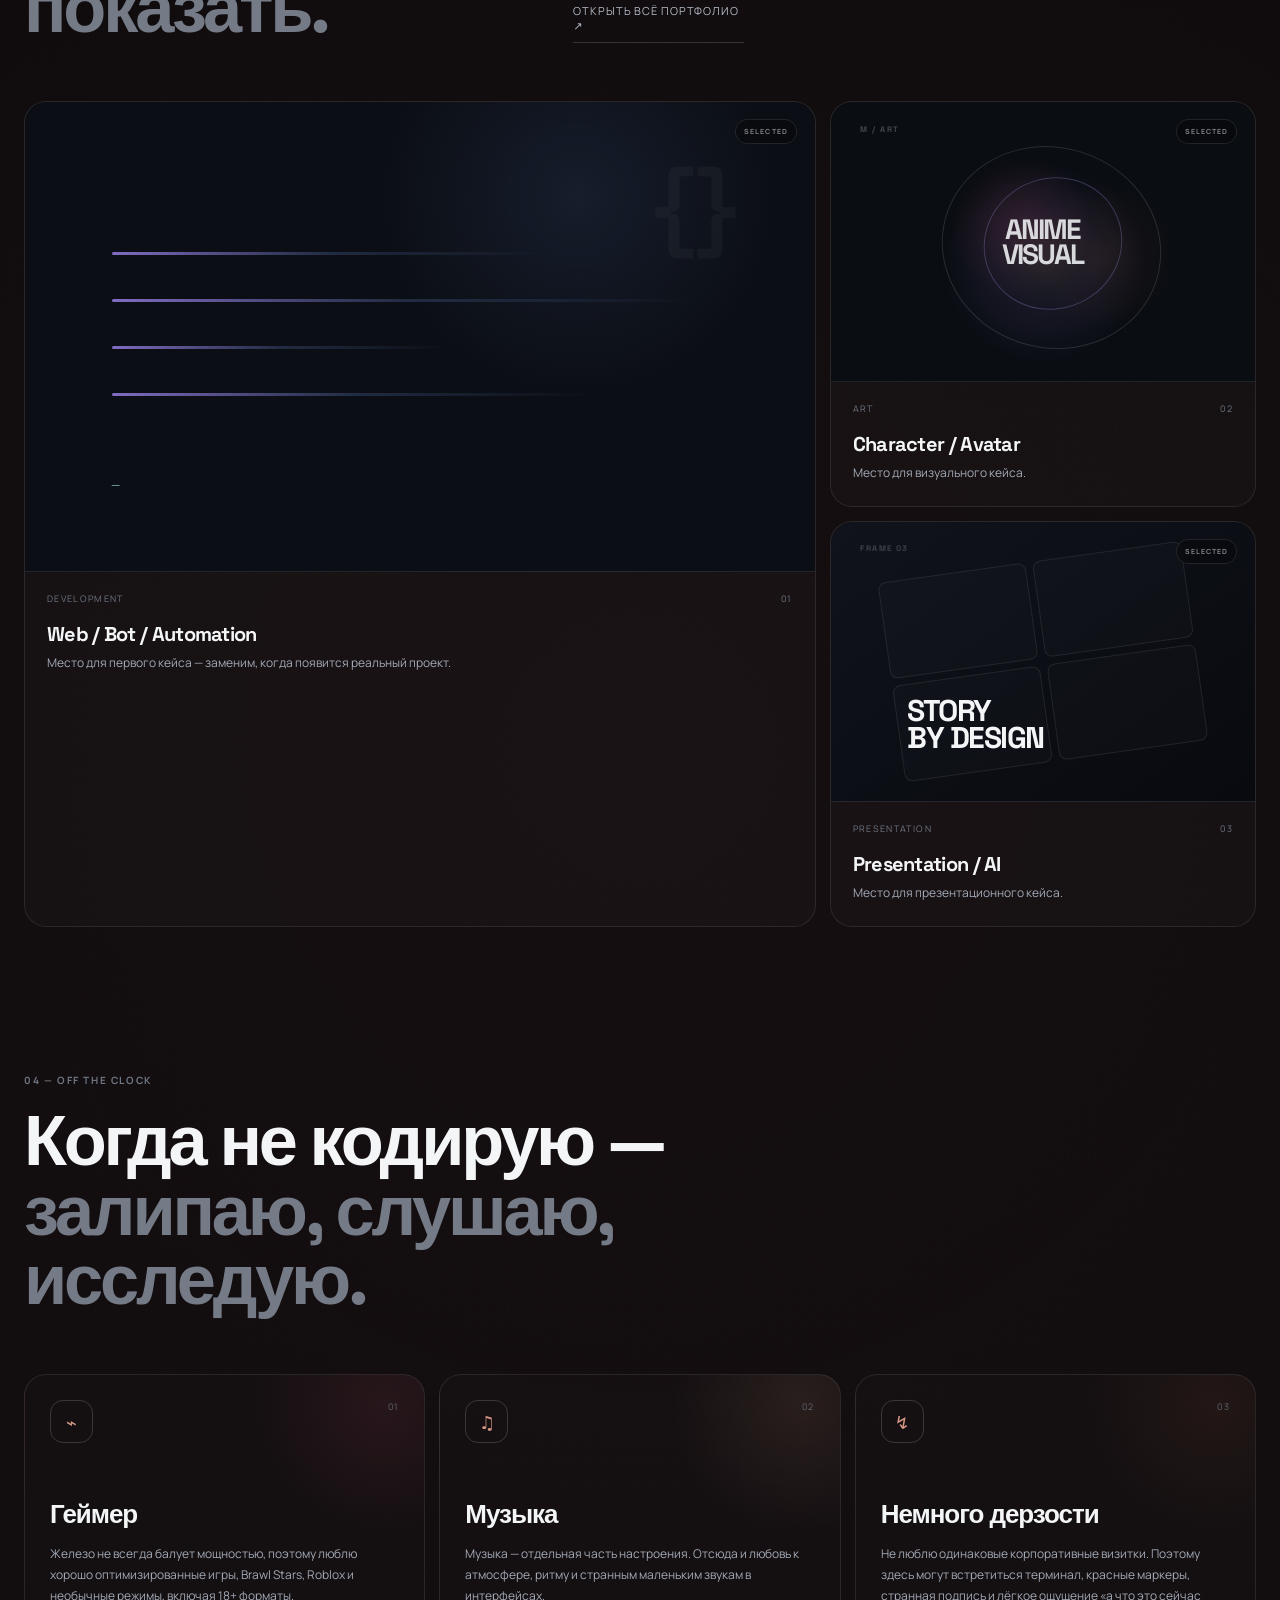
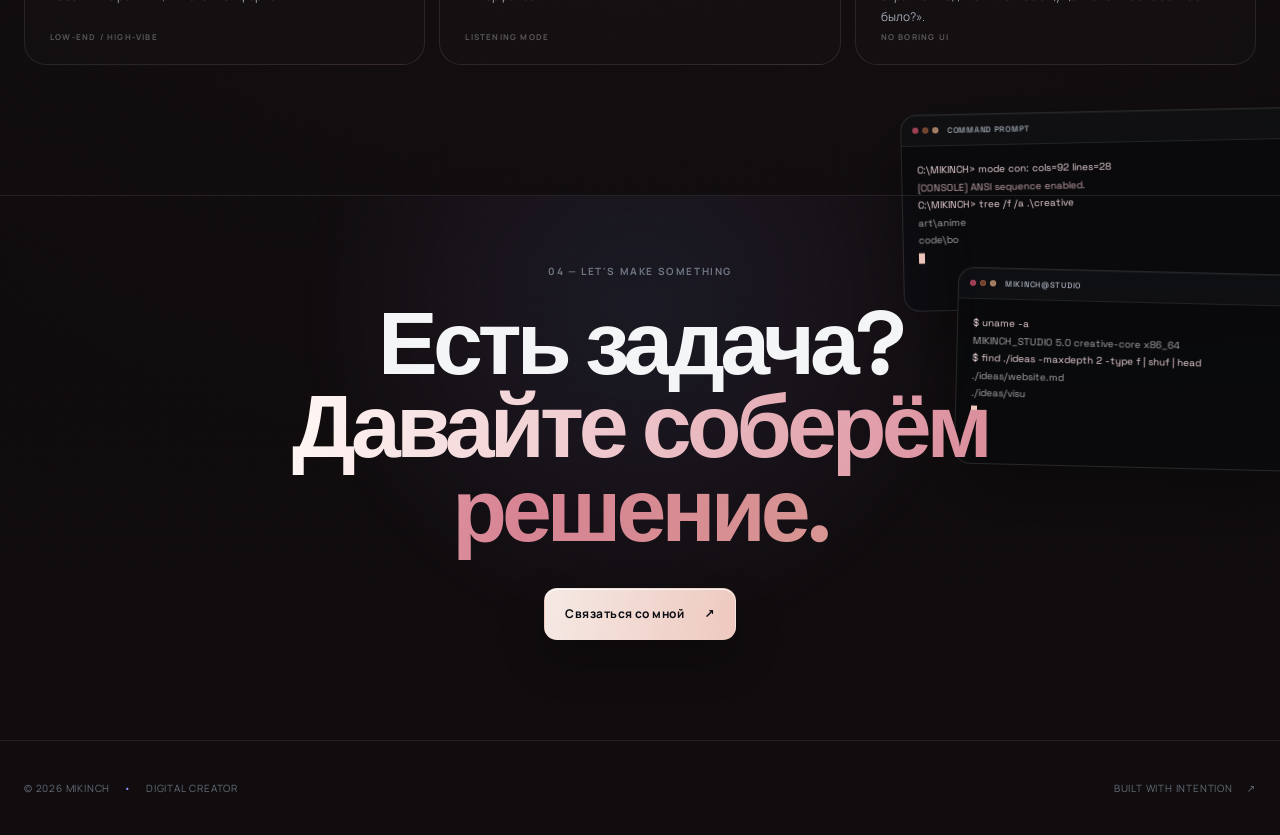
==== commit 01587f7e: "Add files via upload" ====
--- a/index.html
+++ b/index.html
@@ -12,6 +12,29 @@
   <link rel="stylesheet" href="style.css">
 </head>
 <body data-page="home">
+
+  <div class="boot-screen" aria-hidden="true">
+    <div class="boot-shell">
+      <div class="boot-head">
+        <span>MIKINCH://BOOT</span>
+        <span class="boot-state">INIT</span>
+      </div>
+      <div class="boot-code">
+        <div><span class="boot-prompt">C:\MIKINCH&gt;</span> <span class="boot-live-line">initializing creative node...</span><span class="boot-caret">█</span></div>
+        <div class="boot-subline">loading interface modules / local visual layer / no external connection</div>
+      </div>
+      <div class="boot-progress-wrap">
+        <div class="boot-progress"><span></span></div>
+        <div class="boot-percent">00%</div>
+      </div>
+      <div class="boot-foot">
+        <span>BOOT SEQUENCE</span>
+        <span>MK / LOCAL</span>
+      </div>
+    </div>
+  </div>
+  <div class="glitch-flash" aria-hidden="true"></div>
+
   <div class="cursor-glow" aria-hidden="true"></div>
   <div class="page-noise" aria-hidden="true"></div><div class="corner-code" aria-hidden="true">MK / DIGITAL / 2026</div>
 
--- a/style.css
+++ b/style.css
@@ -369,3 +369,169 @@
 .terminal-body .command::selection, .terminal-body .output::selection, .terminal-body .ok::selection, .terminal-body .warn::selection { background: rgba(185,74,98,.3); }
 .contact-item small { display:block; margin-top:7px; max-width:620px; color:#777f8b; font-size:10px; line-height:1.6; letter-spacing:.015em; }
 .contact-item:hover small { color:#949ca8; }
+
+
+/* =========================================================
+   BOOT SCREEN / PAGE TRANSITIONS
+   ========================================================= */
+body.is-booting,
+body.is-leaving { overflow: hidden; }
+
+.boot-screen {
+  position: fixed;
+  inset: 0;
+  z-index: 100;
+  display: grid;
+  place-items: center;
+  background:
+    radial-gradient(circle at 50% 45%, rgba(107,57,38,.10), transparent 28%),
+    radial-gradient(circle at 72% 32%, rgba(112,24,47,.07), transparent 22%),
+    #0a0808;
+  opacity: 1;
+  visibility: visible;
+  transition: opacity .42s var(--ease), visibility .42s;
+  pointer-events: auto;
+}
+.boot-screen.is-done {
+  opacity: 0;
+  visibility: hidden;
+  pointer-events: none;
+}
+.boot-shell {
+  width: min(720px, calc(100% - 38px));
+  border: 1px solid rgba(255,255,255,.11);
+  background:
+    linear-gradient(135deg, rgba(255,255,255,.035), rgba(255,255,255,.012)),
+    rgba(7,7,8,.88);
+  box-shadow: 0 40px 120px rgba(0,0,0,.55), inset 0 1px 0 rgba(255,255,255,.06);
+  padding: 18px;
+  position: relative;
+  overflow: hidden;
+}
+.boot-shell::before {
+  content: "";
+  position: absolute;
+  inset: 0;
+  background:
+    repeating-linear-gradient(0deg, rgba(255,255,255,.014) 0 1px, transparent 1px 4px),
+    linear-gradient(90deg, transparent, rgba(117,48,37,.05), transparent);
+  pointer-events: none;
+}
+.boot-head, .boot-foot {
+  display:flex;
+  justify-content:space-between;
+  align-items:center;
+  font: 700 9px/1 "Space Grotesk", sans-serif;
+  letter-spacing:.18em;
+  text-transform:uppercase;
+  color:rgba(255,255,255,.42);
+}
+.boot-state { color:#a56b51; }
+.boot-code {
+  margin: 20px 0 24px;
+  min-height: 88px;
+  border-top:1px solid rgba(255,255,255,.06);
+  border-bottom:1px solid rgba(255,255,255,.06);
+  padding: 18px 0;
+  font-family: ui-monospace, SFMono-Regular, Menlo, Monaco, Consolas, monospace;
+}
+.boot-prompt { color:#b55b63; }
+.boot-live-line { color:#d9d3ce; }
+.boot-caret { color:#d7aa8b; animation: bootBlink .65s steps(1) infinite; }
+.boot-subline { margin-top:10px; color:rgba(255,255,255,.27); font-size:9px; letter-spacing:.05em; }
+.boot-progress-wrap { display:flex; align-items:center; gap:12px; }
+.boot-progress {
+  flex:1; height:5px; border:1px solid rgba(255,255,255,.10); background:rgba(255,255,255,.02); overflow:hidden;
+}
+.boot-progress span {
+  display:block; width:0%; height:100%;
+  background:linear-gradient(90deg, #744332, #a8664c 52%, #c88d70);
+  box-shadow:0 0 18px rgba(174,103,73,.35);
+}
+.boot-percent { min-width:38px; text-align:right; font:700 9px/1 "Space Grotesk",sans-serif; color:#9b8377; }
+.boot-foot { margin-top:13px; color:rgba(255,255,255,.22); }
+
+@keyframes bootBlink { 50% { opacity:0; } }
+
+.glitch-flash {
+  position: fixed;
+  inset: 0;
+  z-index: 95;
+  pointer-events: none;
+  opacity: 0;
+  mix-blend-mode: screen;
+}
+.glitch-flash.active { animation: glitchFlash .24s steps(2,end) both; }
+.glitch-flash::before,
+.glitch-flash::after {
+  content:"";
+  position:absolute;
+  inset:0;
+}
+.glitch-flash::before {
+  background:
+    linear-gradient(180deg, transparent 0 18%, rgba(141,34,58,.18) 18.2%, transparent 18.8%),
+    linear-gradient(90deg, transparent 0 61%, rgba(98,129,108,.09) 61.2%, transparent 61.8%);
+}
+.glitch-flash::after {
+  background:
+    linear-gradient(90deg, transparent 0 24%, rgba(129,84,186,.08) 24.3%, transparent 24.9%),
+    repeating-linear-gradient(0deg, transparent 0 5px, rgba(255,255,255,.016) 5px 6px);
+}
+@keyframes glitchFlash {
+  0% { opacity:0; transform:translate(0,0); }
+  20% { opacity:.9; transform:translate(-2px,0); }
+  38% { opacity:.4; transform:translate(3px,-1px); }
+  62% { opacity:.72; transform:translate(-1px,1px); }
+  100% { opacity:0; transform:translate(0,0); }
+}
+body.glitch-active h1,
+body.glitch-active .brand-text,
+body.glitch-active .section-index {
+  text-shadow:
+    -2px 0 rgba(150,37,61,.68),
+    2px 0 rgba(74,101,82,.5),
+    0 0 14px rgba(132,83,188,.24);
+}
+body.glitch-active .brand-mark {
+  border-color:rgba(150,37,61,.55);
+  box-shadow:0 0 22px rgba(150,37,61,.18);
+}
+
+body.is-leaving main,
+body.is-leaving header,
+body.is-leaving footer {
+  animation: pageLeave .28s var(--ease) both;
+}
+@keyframes pageLeave {
+  from { opacity:1; filter:blur(0); transform:translateY(0); }
+  to { opacity:.35; filter:blur(1.5px); transform:translateY(4px); }
+}
+
+@media (prefers-reduced-motion: reduce) {
+  .boot-screen, .boot-screen *, .glitch-flash, .glitch-flash * {
+    animation:none !important;
+    transition:none !important;
+  }
+}
+.glitch-flash[data-kind="cherry"]::before {
+  background:
+    linear-gradient(180deg, transparent 0 18%, rgba(141,34,58,.26) 18.2%, transparent 18.8%),
+    linear-gradient(90deg, transparent 0 61%, rgba(102,43,54,.12) 61.2%, transparent 61.8%);
+}
+.glitch-flash[data-kind="green"]::before {
+  background:
+    linear-gradient(180deg, transparent 0 31%, rgba(70,120,82,.17) 31.3%, transparent 31.9%),
+    linear-gradient(90deg, transparent 0 67%, rgba(47,92,64,.14) 67.2%, transparent 67.8%);
+}
+.glitch-flash[data-kind="purple"]::before {
+  background:
+    linear-gradient(180deg, transparent 0 54%, rgba(118,65,153,.20) 54.2%, transparent 55%),
+    linear-gradient(90deg, transparent 0 29%, rgba(100,64,144,.11) 29.2%, transparent 29.8%);
+}
+
+@media (max-width: 760px) {
+  .boot-shell { width: calc(100% - 28px); padding: 14px; }
+  .boot-code { font-size: 11px; }
+  .boot-subline { line-height: 1.5; }
+}
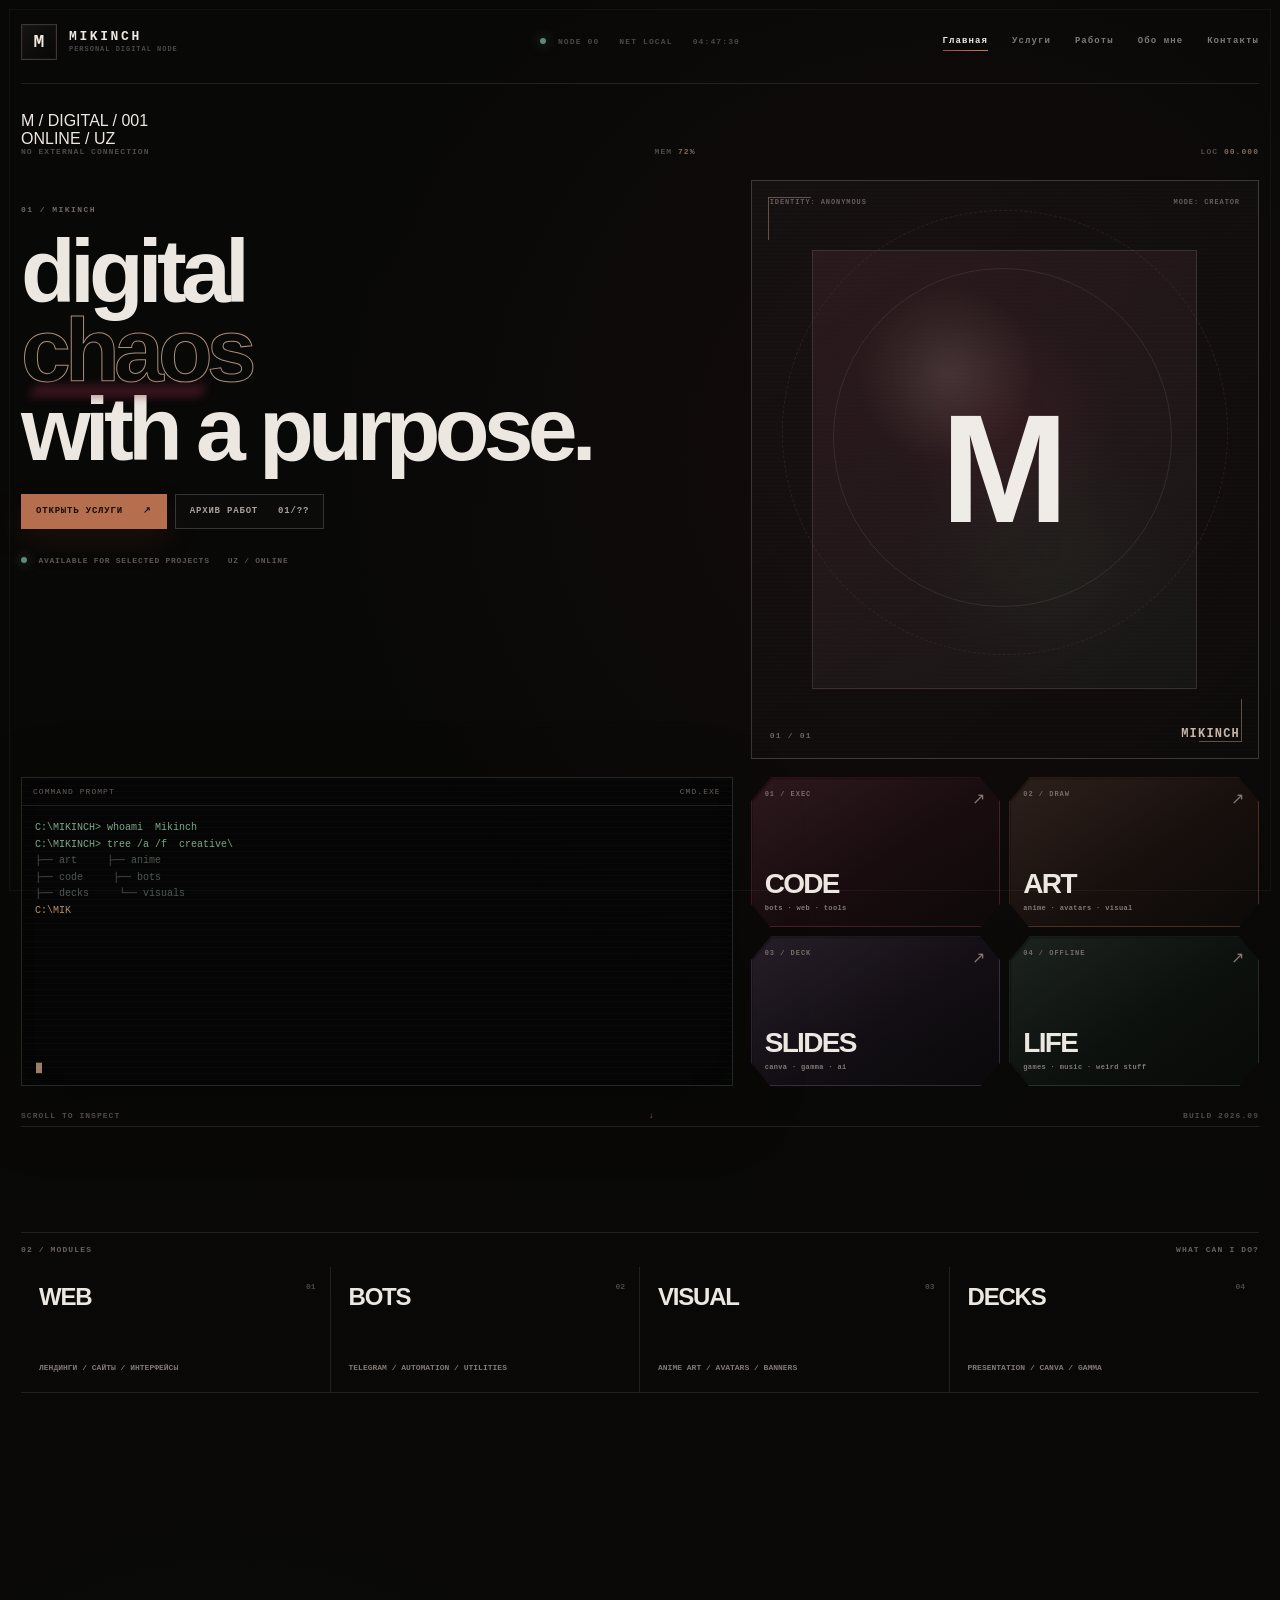
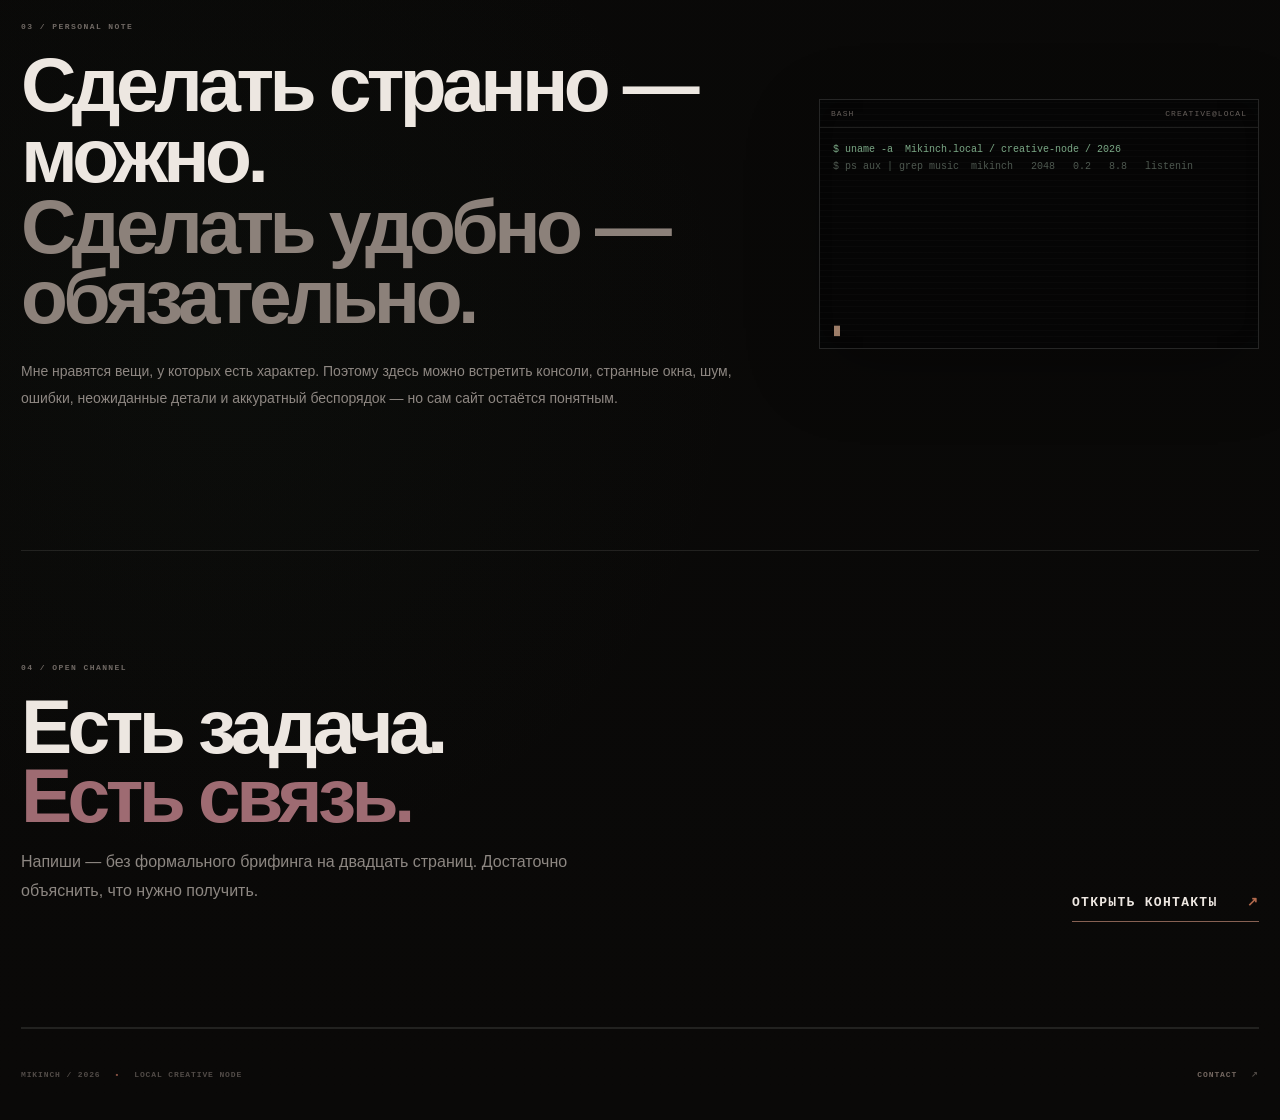
==== commit 08973ea5: "Add files via upload" ====
--- a/index.html
+++ b/index.html
@@ -3,263 +3,198 @@
 <head>
   <meta charset="utf-8">
   <meta name="viewport" content="width=device-width, initial-scale=1">
-  <meta name="theme-color" content="#090b10">
-  <meta name="description" content="Mikinch — digital creator. Сайты, боты, программы, anime-art, презентации, дизайн и AI-контент.">
-  <title>Mikinch — Digital Creator</title>
-  <link rel="preconnect" href="https://fonts.googleapis.com">
-  <link rel="preconnect" href="https://fonts.gstatic.com" crossorigin>
-  <link href="https://fonts.googleapis.com/css2?family=Manrope:wght@400;500;600;700;800&family=Space+Grotesk:wght@400;500;600;700&display=swap" rel="stylesheet">
+  <meta name="theme-color" content="#080807">
+  <meta name="description" content="Главная — Mikinch">
+  <title>Главная — Mikinch</title>
   <link rel="stylesheet" href="style.css">
+  
 </head>
 <body data-page="home">
 
-  <div class="boot-screen" aria-hidden="true">
-    <div class="boot-shell">
-      <div class="boot-head">
-        <span>MIKINCH://BOOT</span>
-        <span class="boot-state">INIT</span>
-      </div>
-      <div class="boot-code">
-        <div><span class="boot-prompt">C:\MIKINCH&gt;</span> <span class="boot-live-line">initializing creative node...</span><span class="boot-caret">█</span></div>
-        <div class="boot-subline">loading interface modules / local visual layer / no external connection</div>
-      </div>
-      <div class="boot-progress-wrap">
-        <div class="boot-progress"><span></span></div>
-        <div class="boot-percent">00%</div>
-      </div>
-      <div class="boot-foot">
-        <span>BOOT SEQUENCE</span>
-        <span>MK / LOCAL</span>
-      </div>
-    </div>
-  </div>
-  <div class="glitch-flash" aria-hidden="true"></div>
-
-  <div class="cursor-glow" aria-hidden="true"></div>
-  <div class="page-noise" aria-hidden="true"></div><div class="corner-code" aria-hidden="true">MK / DIGITAL / 2026</div>
-
-  <header class="site-header">
-    <a class="brand magnetic" href="index.html" aria-label="Mikinch, на главную">
-      <span class="brand-mark">M</span>
-      <span class="brand-text">MIKINCH<span class="brand-dot">.</span></span>
-    </a>
-
-    <button class="menu-toggle" aria-label="Открыть меню" aria-expanded="false">
-      <span></span><span></span>
-    </button>
-
-    <nav class="main-nav">
-      <a href="index.html" data-nav="home">Главная</a>
-      <a href="services.html" data-nav="services">Услуги</a>
-      <a href="portfolio.html" data-nav="portfolio">Работы</a>
-      <a href="about.html" data-nav="about">Обо мне</a>
-      <a href="contact.html" data-nav="contact">Контакты</a>
-    </nav>
-
-    <a class="header-cta magnetic" href="contact.html">
-      <span>Связаться</span>
-      <span class="arrow">↗</span>
-    </a>
-  </header>
-
-  <main>
-    <section class="hero section">
-      <div class="hero-orbit hero-orbit-a"></div>
-      <div class="hero-orbit hero-orbit-b"></div>
-
-      <div class="hero-copy reveal">
-        <div class="eyebrow"><span class="status-dot"></span> DIGITAL CREATOR · MIKINCH</div>
-        <h1>Создаю <span class="gradient-text">цифровые вещи</span>, которыми хочется пользоваться.</h1>
-        <p class="hero-lead">
-          Код, дизайн, anime-art, презентации и AI-инструменты — собираю всё это в понятные решения под конкретную задачу.
-        </p>
-        <div class="hero-actions">
-          <a class="button button-primary magnetic" href="services.html"><span>Смотреть услуги</span><span>↗</span></a>
-          <a class="button button-ghost magnetic" href="portfolio.html"><span>Портфолио</span><span>→</span></a>
+<div class="boot-overlay" aria-hidden="true">
+  <div class="boot-frame">
+    <div class="boot-meta"><span>MIKINCH / BOOT</span><span data-boot-state>LOCAL</span></div>
+    <div class="boot-title">loading <em>personality.exe</em></div>
+    <div class="boot-lines">
+      <div><span class="boot-caret">›</span><span data-boot-line>mount /creative</span></div>
+      <div><span class="boot-caret">›</span><span data-boot-line>scan /memory</span></div>
+      <div><span class="boot-caret">›</span><span data-boot-line>open /visual</span></div>
+    </div>
+    <div class="boot-progress">
+      <span data-boot-bar></span>
+    </div>
+    <div class="boot-foot"><span>00%</span><span>stay strange</span></div>
+  </div>
+</div>
+<div class="glitch-layer" aria-hidden="true"></div>
+
+
+<header class="topbar">
+  <a class="identity" href="index.html" data-transition>
+    <span class="identity-mark">M</span>
+    <span class="identity-copy">
+      <b>MIKINCH</b>
+      <small>PERSONAL DIGITAL NODE</small>
+    </span>
+  </a>
+
+  <div class="hud-status">
+    <span><i class="live-dot"></i> NODE 00</span>
+    <span>NET LOCAL</span>
+    <span id="hud-clock">00:00:00</span>
+  </div>
+
+  <button class="nav-toggle" type="button" aria-label="Открыть меню" aria-expanded="false">
+    <span></span><span></span><span></span>
+  </button>
+
+  <nav class="nav">
+    <a href="index.html" data-page-link="home" data-transition>Главная</a>
+    <a href="services.html" data-page-link="services" data-transition>Услуги</a>
+    <a href="portfolio.html" data-page-link="portfolio" data-transition>Работы</a>
+    <a href="about.html" data-page-link="about" data-transition>Обо мне</a>
+    <a href="contact.html" data-page-link="contact" data-transition>Контакты</a>
+  </nav>
+</header>
+
+<main>
+<section class="screen home-screen">
+  <div class="edge-label edge-left">M / DIGITAL / 001</div>
+  <div class="edge-label edge-right">ONLINE / UZ</div>
+
+  <div class="home-topline">
+    <span>NO EXTERNAL CONNECTION</span>
+    <span>MEM <b>72%</b></span>
+    <span>LOC <b>00.000</b></span>
+  </div>
+
+  <div class="home-grid">
+    <div class="hero-copy">
+      <div class="kicker">01 / MIKINCH</div>
+      <h1 class="hero-title">
+        <span>digital</span>
+        <span class="accent-stroke">chaos</span>
+        <span>with a purpose.</span>
+      </h1>
+      <p class="hero-text" data-profile-intro></p>
+      <div class="hero-actions">
+        <a class="action-chip primary" href="services.html" data-transition>открыть услуги <b>↗</b></a>
+        <a class="action-chip" href="portfolio.html" data-transition>архив работ <b>01/??</b></a>
+      </div>
+      <div class="hero-micro">
+        <span><i class="live-dot"></i> available for selected projects</span>
+        <span>UZ / ONLINE</span>
+      </div>
+    </div>
+
+    <div class="hero-portrait">
+      <div class="portrait-frame">
+        <div class="portrait-corners"></div>
+        <div class="portrait-meta">
+          <span>IDENTITY: ANONYMOUS</span>
+          <span>MODE: CREATOR</span>
         </div>
-        <div class="hero-meta">
-          <span>Available for selected projects</span>
-          <span class="meta-line"></span>
-          <span>Uzbekistan · Online</span>
+        <div class="portrait-orbit orbit-a"></div>
+        <div class="portrait-orbit orbit-b"></div>
+        <div class="portrait-noise"></div>
+        <img src="assets/avatar/mikinch-avatar.webp" alt="" class="portrait-image"
+             onerror="this.style.display='none';this.nextElementSibling.style.display='grid';">
+        <div class="portrait-fallback" aria-hidden="true">M</div>
+        <div class="portrait-caption">
+          <span>01 / 01</span>
+          <b>MIKINCH</b>
         </div>
       </div>
-
-      <div class="hero-visual reveal reveal-delay-2">
-        <div class="visual-frame tilt-card">
-          <div class="frame-top">
-            <span>mikinch.system</span>
-            <span>01 / 01</span>
-          </div>
-          <div class="avatar-core">
-            <div class="avatar-ring ring-one"></div>
-            <div class="avatar-ring ring-two"></div>
-            <div class="avatar-orb"><span>M</span></div>
-            <div class="orbit-dot dot-one"></div>
-            <div class="orbit-dot dot-two"></div>
-            <div class="orbit-dot dot-three"></div>
-          </div>
-          <div class="frame-bottom">
-            <span>CODE / ART / AI</span>
-            <span class="mini-bars"><i></i><i></i><i></i><i></i></span>
-          </div>
-        </div>
-      </div>
-    </section>
-
-      <div class="terminal-cluster reveal reveal-delay-2">
-        <div class="terminal-window terminal-cmd">
-          <div class="terminal-bar"><span class="terminal-dots"><i></i><i></i><i></i></span><b>Command Prompt</b><span>CMD</span></div>
-          <div class="terminal-body" data-terminal="cmd"><span class="terminal-caret">█</span></div>
-        </div>
-        <div class="terminal-window terminal-bash terminal-offset">
-          <div class="terminal-bar"><span class="terminal-dots"><i></i><i></i><i></i></span><b>mikinch@studio</b><span>bash</span></div>
-          <div class="terminal-body" data-terminal="bash"><span class="terminal-caret">█</span></div>
-        </div>
-      </div>
-
-    <section class="ticker" aria-label="Направления">
-      <div class="ticker-track">
-        <span>WEB DEVELOPMENT</span><b>✦</b><span>BOTS</span><b>✦</b><span>ANIME ART</span><b>✦</b><span>AI CONTENT</span><b>✦</b><span>PRESENTATIONS</span><b>✦</b>
-        <span>WEB DEVELOPMENT</span><b>✦</b><span>BOTS</span><b>✦</b><span>ANIME ART</span><b>✦</b><span>AI CONTENT</span><b>✦</b><span>PRESENTATIONS</span><b>✦</b>
-      </div>
-    </section>
-
-    <section class="section section-pad">
-      <div class="section-heading reveal">
-        <span class="section-index">01 — WHAT I DO</span>
-        <h2>Один профиль.<br><span class="muted">Много инструментов.</span></h2>
-        <p>Собираю проекты из тех инструментов, которые действительно подходят задаче — без лишней сложности.</p>
-      </div>
-
-      <div class="service-grid">
-        <a class="service-card tilt-card reveal" href="services.html#development">
-          <div class="service-number">01</div>
-          <div class="service-icon">⌘</div>
-          <h3>Разработка</h3>
-          <p>Сайты, Telegram-боты, небольшие программы и автоматизация процессов.</p>
-          <span class="service-link">Подробнее ↗</span>
-        </a>
-
-        <a class="service-card tilt-card reveal reveal-delay-1" href="services.html#design">
-          <div class="service-number">02</div>
-          <div class="service-icon">◈</div>
-          <h3>Арт & дизайн</h3>
-          <p>Anime-style иллюстрации, аватарки, баннеры и карточки товаров для маркетплейсов.</p>
-          <span class="service-link">Подробнее ↗</span>
-        </a>
-
-        <a class="service-card tilt-card reveal reveal-delay-2" href="services.html#presentations">
-          <div class="service-number">03</div>
-          <div class="service-icon">▦</div>
-          <h3>Презентации</h3>
-          <p>Canva, Gamma, Google NotebookLM и ручная доработка под аудиторию и задачу.</p>
-          <span class="service-link">Подробнее ↗</span>
-        </a>
-
-        <a class="service-card tilt-card reveal reveal-delay-3" href="services.html#support">
-          <div class="service-number">04</div>
-          <div class="service-icon">○</div>
-          <h3>Персональная поддержка</h3>
-          <p>Спокойный разбор ситуации, объяснение сложного простыми словами и взгляд со стороны.</p>
-          <span class="service-link">Подробнее ↗</span>
-        </a>
-      </div>
-    </section>
-
-    <section class="section section-pad showcase-section">
-      <div class="showcase-panel reveal">
-        <div class="panel-label">02 — PROCESS</div>
-        <div class="process-row">
-          <div class="process-step">
-            <span>01</span><h3>Понять</h3><p>Разбираю задачу, ограничения и желаемый результат.</p>
-          </div>
-          <div class="process-connector"></div>
-          <div class="process-step">
-            <span>02</span><h3>Собрать</h3><p>Подбираю код, дизайн, AI и инструменты без лишнего.</p>
-          </div>
-          <div class="process-connector"></div>
-          <div class="process-step">
-            <span>03</span><h3>Довести</h3><p>Делаю так, чтобы готовый результат можно было использовать сразу.</p>
-          </div>
-        </div>
-      </div>
-    </section>
-
-    <section class="section section-pad">
-      <div class="section-heading split-heading reveal">
-        <div>
-          <span class="section-index">03 — SELECTED WORK</span>
-          <h2>Работы, которые<br><span class="muted">можно показать.</span></h2>
-        </div>
-        <a class="text-link" href="portfolio.html">Открыть всё портфолио <span>↗</span></a>
-      </div>
-
-      <div class="portfolio-preview">
-        <article class="work-card work-card-large reveal tilt-card">
-          <div class="work-visual visual-code">
-            <span class="code-line l1"></span><span class="code-line l2"></span><span class="code-line l3"></span><span class="code-line l4"></span>
-            <span class="code-caret">_</span>
-          </div>
-          <div class="work-meta">
-            <div><span>DEVELOPMENT</span><span>01</span></div>
-            <h3>Web / Bot / Automation</h3>
-            <p>Место для первого кейса — заменим, когда появится реальный проект.</p>
-          </div>
-        </article>
-
-        <article class="work-card reveal reveal-delay-1 tilt-card">
-          <div class="work-visual visual-art">
-            <span class="art-glow"></span>
-            <span class="art-shape shape-a"></span><span class="art-shape shape-b"></span>
-            <span class="art-label">ANIME<br>VISUAL</span>
-          </div>
-          <div class="work-meta">
-            <div><span>ART</span><span>02</span></div>
-            <h3>Character / Avatar</h3>
-            <p>Место для визуального кейса.</p>
-          </div>
-        </article>
-
-        <article class="work-card reveal reveal-delay-2 tilt-card">
-          <div class="work-visual visual-slide">
-            <div class="slide-grid"><i></i><i></i><i></i><i></i></div>
-            <span class="slide-title">STORY<br>BY DESIGN</span>
-          </div>
-          <div class="work-meta">
-            <div><span>PRESENTATION</span><span>03</span></div>
-            <h3>Presentation / AI</h3>
-            <p>Место для презентационного кейса.</p>
-          </div>
-        </article>
-      </div>
-    </section>
-
-
-    <section class="section hobby-section">
-      <div class="section-heading reveal"><span class="section-index">04 — OFF THE CLOCK</span><h2>Когда не кодирую —<br><span class="muted">залипаю, слушаю, исследую.</span></h2></div>
-      <div class="hobby-grid">
-        <article class="hobby-card reveal tilt-card"><span class="hobby-no">01</span><div class="hobby-icon">⌁</div><h3>Геймер</h3><p>Железо не всегда балует мощностью, поэтому люблю хорошо оптимизированные игры, Brawl Stars, Roblox и необычные режимы, включая 18+ форматы.</p><span class="hobby-tag">LOW-END / HIGH-VIBE</span></article>
-        <article class="hobby-card reveal reveal-delay-1 tilt-card"><span class="hobby-no">02</span><div class="hobby-icon">♫</div><h3>Музыка</h3><p>Музыка — отдельная часть настроения. Отсюда и любовь к атмосфере, ритму и странным маленьким звукам в интерфейсах.</p><span class="hobby-tag">LISTENING MODE</span></article>
-        <article class="hobby-card reveal reveal-delay-2 tilt-card"><span class="hobby-no">03</span><div class="hobby-icon">↯</div><h3>Немного дерзости</h3><p>Не люблю одинаковые корпоративные визитки. Поэтому здесь могут встретиться терминал, красные маркеры, странная подпись и лёгкое ощущение «а что это сейчас было?».</p><span class="hobby-tag">NO BORING UI</span></article>
-      </div>
-    </section>
-
-    <section class="cta-section">
-      <div class="cta-glow"></div>
-      <div class="section cta-inner reveal">
-        <span class="section-index">04 — LET'S MAKE SOMETHING</span>
-        <h2>Есть задача?<br><span class="gradient-text">Давайте соберём решение.</span></h2>
-        <a class="button button-primary magnetic" href="contact.html"><span>Связаться со мной</span><span>↗</span></a>
-      </div>
-    </section>
-  </main>
-
-  <footer class="site-footer">
-    <div><span>© <span id="year"></span> Mikinch</span><span class="footer-dot">•</span><span>Digital creator</span></div>
-    <div><span>Built with intention</span><span>↗</span></div>
-  </footer>
-
-  <script src="data/profile.js"></script>
-  <script src="script.js"></script>
+    </div>
+
+    <div class="hero-console terminal" data-terminal="home">
+      <div class="terminal-head">
+        <span>COMMAND PROMPT</span>
+        <span>CMD.EXE</span>
+      </div>
+      <div class="terminal-body"></div>
+      <div class="terminal-cursor">█</div>
+    </div>
+
+    <div class="hero-modules">
+      <a class="module-card module-red" href="services.html#development" data-transition>
+        <small>01 / EXEC</small><strong>CODE</strong><span>bots · web · tools</span>
+        <em>↗</em>
+      </a>
+      <a class="module-card module-brown" href="services.html#design" data-transition>
+        <small>02 / DRAW</small><strong>ART</strong><span>anime · avatars · visual</span>
+        <em>↗</em>
+      </a>
+      <a class="module-card module-violet" href="services.html#presentations" data-transition>
+        <small>03 / DECK</small><strong>SLIDES</strong><span>canva · gamma · ai</span>
+        <em>↗</em>
+      </a>
+      <a class="module-card module-green" href="about.html#off-clock" data-transition>
+        <small>04 / OFFLINE</small><strong>LIFE</strong><span>games · music · weird stuff</span>
+        <em>↗</em>
+      </a>
+    </div>
+  </div>
+
+  <div class="home-bottomline">
+    <span>SCROLL TO INSPECT</span>
+    <span class="scroll-arrow">↓</span>
+    <span>BUILD 2026.09</span>
+  </div>
+</section>
+
+<section class="screen strip-screen">
+  <div class="section-frame">
+    <div class="strip-head">
+      <span>02 / MODULES</span>
+      <span>WHAT CAN I DO?</span>
+    </div>
+    <div class="strip-grid">
+      <article class="strip-item"><b>WEB</b><span>лендинги / сайты / интерфейсы</span><i>01</i></article>
+      <article class="strip-item"><b>BOTS</b><span>telegram / automation / utilities</span><i>02</i></article>
+      <article class="strip-item"><b>VISUAL</b><span>anime art / avatars / banners</span><i>03</i></article>
+      <article class="strip-item"><b>DECKS</b><span>presentation / canva / gamma</span><i>04</i></article>
+    </div>
+  </div>
+</section>
+
+<section class="screen manifesto-screen">
+  <div class="manifesto-main">
+    <div class="kicker">03 / PERSONAL NOTE</div>
+    <h2>Сделать странно — можно.<br><span>Сделать удобно — обязательно.</span></h2>
+    <p>Мне нравятся вещи, у которых есть характер. Поэтому здесь можно встретить консоли, странные окна, шум, ошибки, неожиданные детали и аккуратный беспорядок — но сам сайт остаётся понятным.</p>
+  </div>
+  <div class="mini-terminal-wrap">
+    <div class="terminal terminal-compact" data-terminal="manifesto">
+      <div class="terminal-head"><span>bash</span><span>creative@local</span></div>
+      <div class="terminal-body"></div><div class="terminal-cursor">█</div>
+    </div>
+  </div>
+</section>
+
+<section class="screen contact-slab">
+  <div class="slab-copy">
+    <span class="kicker">04 / OPEN CHANNEL</span>
+    <h2>Есть задача.<br><span>Есть связь.</span></h2>
+    <p>Напиши — без формального брифинга на двадцать страниц. Достаточно объяснить, что нужно получить.</p>
+  </div>
+  <a class="big-link" href="contact.html" data-transition>ОТКРЫТЬ КОНТАКТЫ <span>↗</span></a>
+</section>
+</main>
+
+<footer class="footer">
+  <div class="footer-left">
+    <span>MIKINCH / 2026</span>
+    <span class="footer-sep">•</span>
+    <span>LOCAL CREATIVE NODE</span>
+  </div>
+  <div class="footer-right">
+    <a href="contact.html" data-transition>CONTACT</a>
+    <span>↗</span>
+  </div>
+</footer>
+
+<script src="data/profile.js"></script>
+<script src="script.js"></script>
 </body>
-</html>
+</html>
--- a/style.css
+++ b/style.css
@@ -1,537 +1,228 @@
-
-/* Rich-detail layer */
-body::before{content:"";position:fixed;inset:0;pointer-events:none;z-index:0;opacity:.34;background:linear-gradient(rgba(255,255,255,.018) 1px,transparent 1px),linear-gradient(90deg,rgba(255,255,255,.014) 1px,transparent 1px);background-size:72px 72px;mask-image:linear-gradient(to bottom,rgba(0,0,0,.7),transparent 78%);}
-.site-header::after{content:"MKN / 001";position:absolute;left:50%;bottom:-1px;transform:translateX(-50%);color:rgba(255,255,255,.18);font:700 8px/1 "Space Grotesk",sans-serif;letter-spacing:.28em;}
-.brand{position:relative;}
-.brand::before{content:"DIGITAL / PERSONAL STUDIO";position:absolute;left:48px;top:-12px;white-space:nowrap;color:rgba(255,255,255,.22);font-size:7px;letter-spacing:.16em;text-transform:uppercase;}
-.visual-frame::after{content:"";position:absolute;inset:12px;border:1px solid rgba(255,255,255,.045);border-radius:21px;pointer-events:none;}
-.hero-orbit{position:absolute;border:1px solid rgba(185,74,98,.15);border-radius:50%;pointer-events:none;filter:blur(.2px);}
-.hero-orbit-a{width:500px;height:500px;right:-140px;top:12%;}.hero-orbit-b{width:720px;height:720px;right:-250px;top:-10%;border-color:rgba(213,161,126,.07);}
-.service-card:nth-child(1){background:radial-gradient(circle at 85% 15%,rgba(185,74,98,.10),transparent 26%),rgba(255,255,255,.018);}.service-card:nth-child(2){background:radial-gradient(circle at 85% 15%,rgba(155,90,60,.11),transparent 26%),rgba(255,255,255,.018);}.service-card:nth-child(3){background:radial-gradient(circle at 85% 15%,rgba(213,161,126,.09),transparent 26%),rgba(255,255,255,.018);}.service-card:nth-child(4){background:radial-gradient(circle at 85% 15%,rgba(128,67,86,.12),transparent 26%),rgba(255,255,255,.018);}
-.service-card:hover{box-shadow:0 30px 90px rgba(83,30,40,.18),inset 0 1px 0 rgba(255,255,255,.05);}
-.service-card::after{content:"OPEN / 24";position:absolute;right:27px;bottom:27px;color:rgba(255,255,255,.16);font-size:8px;letter-spacing:.16em;text-transform:uppercase;}
-.work-card,.portfolio-card{position:relative;}.work-card::after,.portfolio-card::after{content:"SELECTED";position:absolute;top:17px;right:18px;z-index:3;padding:7px 8px;border:1px solid rgba(255,255,255,.10);background:rgba(7,8,10,.45);backdrop-filter:blur(10px);color:rgba(255,255,255,.5);border-radius:999px;font-size:7px;font-weight:700;letter-spacing:.15em;}
-.visual-code::before{content:"{ }";position:absolute;top:14%;right:11%;font:700 92px/.8 "Space Grotesk",sans-serif;color:rgba(255,255,255,.035);letter-spacing:-.12em;}
-.visual-art::before{content:"M / ART";position:absolute;left:7%;top:8%;color:rgba(255,255,255,.24);font:700 8px/1 "Space Grotesk",sans-serif;letter-spacing:.18em;}
-.visual-slide::before{content:"FRAME 03";position:absolute;left:7%;top:8%;color:rgba(255,255,255,.2);font:700 8px/1 "Space Grotesk",sans-serif;letter-spacing:.18em;}
-.visual-product::before{content:"SHOP / VISUAL";position:absolute;left:7%;top:8%;color:rgba(255,255,255,.22);font:700 8px/1 "Space Grotesk",sans-serif;letter-spacing:.16em;}
-.corner-code{position:fixed;left:16px;bottom:15px;z-index:25;color:rgba(255,255,255,.17);font:700 7px/1 "Space Grotesk",sans-serif;letter-spacing:.16em;writing-mode:vertical-rl;transform:rotate(180deg);pointer-events:none;}
-@media(max-width:760px){.brand::before,.site-header::after{display:none;}body::before{background-size:52px 52px;opacity:.22;}.hero-orbit-a{width:320px;height:320px;right:-150px;top:9%;}.hero-orbit-b{width:460px;height:460px;right:-240px;top:-2%;}.corner-code{display:none;}}
-:root {
-  --bg: #0b090a;
-  --bg-2: #120d0f;
-  --panel: rgba(18, 22, 31, .72);
-  --panel-strong: #10141d;
-  --line: rgba(255,255,255,.09);
-  --line-strong: rgba(255,255,255,.16);
-  --text: #f3f5f7;
-  --muted: #a3aab6;
-  --muted-2: #6f7683;
-  --accent: #b94a62;
-  --accent-2: #9b5a3c;
-  --accent-3: #d5a17e;
-  --max: 1240px;
-  --ease: cubic-bezier(.22,1,.36,1);
-}
-
-* { box-sizing: border-box; }
-html { scroll-behavior: smooth; }
-body {
-  margin: 0;
-  color: var(--text);
+:root{
+  --bg:#080807;
+  --bg2:#0d0b0b;
+  --ink:#ede7e1;
+  --muted:#8e8782;
+  --faint:#4b4846;
+  --line:rgba(237,231,225,.11);
+  --line2:rgba(237,231,225,.19);
+  --wine:#7c273d;
+  --wine2:#a34157;
+  --brown:#7a4a35;
+  --brown2:#bd7f5a;
+  --green:#31553f;
+  --green2:#5e8c72;
+  --violet:#69477d;
+  --violet2:#aa77c6;
+  --cream:#d9b59d;
+  --max:1420px;
+  --mono:ui-monospace,SFMono-Regular,Consolas,"Liberation Mono",monospace;
+  --sans:Arial,"Helvetica Neue",sans-serif;
+  --ease:cubic-bezier(.2,.85,.25,1);
+}
+*{box-sizing:border-box}
+html{scroll-behavior:smooth}
+body{
+  margin:0;background:
+  radial-gradient(circle at 74% 16%,rgba(124,39,61,.10),transparent 25%),
+  radial-gradient(circle at 18% 72%,rgba(49,85,63,.06),transparent 23%),
+  linear-gradient(180deg,#080807 0%,#0a0908 100%);
+  color:var(--ink);font-family:var(--sans);overflow-x:hidden;
+}
+body::before{
+  content:"";position:fixed;inset:0;pointer-events:none;z-index:-2;opacity:.33;
   background:
-    radial-gradient(circle at 10% 12%, rgba(185,74,98,.12), transparent 26%),
-    radial-gradient(circle at 88% 18%, rgba(155,90,60,.11), transparent 29%),
-    radial-gradient(circle at 50% 70%, rgba(98,48,55,.08), transparent 34%),
-    linear-gradient(180deg, #0b090a 0%, #110d0f 100%);
-  font-family: "Manrope", system-ui, sans-serif;
-  overflow-x: hidden;
-}
-body.menu-open { overflow: hidden; }
-a { color: inherit; text-decoration: none; }
-button { font: inherit; }
-::selection { background: rgba(167,139,250,.25); }
-
-.page-noise {
-  position: fixed; inset: 0; pointer-events: none; z-index: 20; opacity: .03;
-  background-image: url("data:image/svg+xml,%3Csvg viewBox='0 0 180 180' xmlns='http://www.w3.org/2000/svg'%3E%3Cfilter id='n'%3E%3CfeTurbulence type='fractalNoise' baseFrequency='.9' numOctaves='3' stitchTiles='stitch'/%3E%3C/filter%3E%3Crect width='100%25' height='100%25' filter='url(%23n)' opacity='.6'/%3E%3C/svg%3E");
-}
-.cursor-glow {
-  position: fixed; width: 260px; height: 260px; border-radius: 50%; pointer-events: none; z-index: 0;
-  background: radial-gradient(circle, rgba(185,74,98,.12) 0%, rgba(213,161,126,.055) 35%, transparent 68%);
-  transform: translate3d(-500px,-500px,0); margin: -130px 0 0 -130px; transition: transform .12s linear;
-  filter: blur(4px);
-}
-main, header, footer { position: relative; z-index: 1; }
-
-.site-header {
-  width: min(var(--max), calc(100% - 48px));
-  margin: 0 auto;
-  height: 82px;
-  display: flex;
-  align-items: center;
-  justify-content: space-between;
-}
-.brand { display: inline-flex; align-items: center; gap: 11px; font-family: "Space Grotesk", sans-serif; font-weight: 700; letter-spacing: .04em; }
-.brand-mark {
-  width: 34px; height: 34px; display: grid; place-items: center;
-  border: 1px solid var(--line-strong); border-radius: 11px;
-  background: linear-gradient(145deg, rgba(255,255,255,.08), rgba(255,255,255,.02));
-  box-shadow: inset 0 1px 0 rgba(255,255,255,.08);
-}
-.brand-text { font-size: 15px; }
-.brand-dot { color: var(--accent); }
-.main-nav { display: flex; gap: 30px; margin-left: auto; margin-right: 34px; }
-.main-nav a {
-  color: var(--muted); font-size: 12px; letter-spacing: .06em; text-transform: uppercase;
-  position: relative; padding: 8px 0; transition: color .25s ease;
-}
-.main-nav a::after {
-  content: ""; position: absolute; left: 0; right: 100%; bottom: 2px; height: 1px;
-  background: linear-gradient(90deg, var(--accent), var(--accent-2)); transition: right .35s var(--ease);
-}
-.main-nav a:hover, .main-nav a.active { color: var(--text); }
-.main-nav a:hover::after, .main-nav a.active::after { right: 0; }
-
-.header-cta {
-  height: 40px; padding: 0 15px; display: inline-flex; align-items: center; gap: 10px;
-  border: 1px solid var(--line-strong); border-radius: 100px; background: rgba(255,255,255,.025);
-  font-size: 11px; letter-spacing: .05em; text-transform: uppercase; transition: background .25s, border .25s;
-}
-.header-cta:hover { background: rgba(255,255,255,.07); border-color: rgba(255,255,255,.24); }
-.header-cta .arrow { color: #d7dcff; }
-.menu-toggle { display: none; background: none; border: 0; color: white; }
-
-.section { width: min(var(--max), calc(100% - 48px)); margin: 0 auto; }
-.section-pad { padding: 140px 0; }
-.hero { min-height: calc(100vh - 82px); display: grid; grid-template-columns: 1.12fr .88fr; align-items: center; gap: 64px; position: relative; }
-.hero-copy { padding: 40px 0 64px; max-width: 730px; }
-.eyebrow, .section-index, .detail-kicker, .contact-type {
-  font-size: 10px; line-height: 1; letter-spacing: .16em; text-transform: uppercase; color: var(--muted-2); font-weight: 700;
-}
-.eyebrow { display: inline-flex; align-items: center; gap: 9px; margin-bottom: 26px; color: #98a2b3; }
-.status-dot { width: 7px; height: 7px; background: #63e6be; border-radius: 50%; box-shadow: 0 0 15px rgba(99,230,190,.7); }
-h1, h2, h3 { font-family: "Space Grotesk", sans-serif; margin: 0; }
-.hero h1 { font-size: clamp(54px, 7.2vw, 102px); line-height: .95; letter-spacing: -.055em; max-width: 880px; }
-.gradient-text {
-  background: linear-gradient(100deg, #fff8f5 0%, #d78393 36%, #d7ae91 70%, #f0c7bb 100%);
-  -webkit-background-clip: text; background-clip: text; color: transparent;
-  background-size: 200% 100%; animation: gradientShift 9s ease-in-out infinite alternate;
-}
-@keyframes gradientShift { from { background-position: 0% 50%; } to { background-position: 100% 50%; } }
-.hero-lead { max-width: 620px; color: var(--muted); font-size: 16px; line-height: 1.8; margin: 30px 0; }
-.hero-actions { display: flex; gap: 12px; flex-wrap: wrap; }
-.button {
-  display: inline-flex; align-items: center; justify-content: center; gap: 20px;
-  min-height: 52px; padding: 0 20px; border-radius: 13px; font-size: 12px; font-weight: 700; letter-spacing: .04em;
-  border: 1px solid var(--line-strong); transition: border .25s, background .25s, box-shadow .25s;
-}
-.button-primary {
-  color: #090b10; background: #f4f5f7; border-color: transparent;
-  box-shadow: 0 18px 45px rgba(0,0,0,.24), inset 0 1px 0 rgba(255,255,255,.8);
-}
-.button-primary:hover { box-shadow: 0 22px 56px rgba(86,92,255,.22), inset 0 1px 0 rgba(255,255,255,.85); }
-.button-ghost { background: rgba(255,255,255,.02); color: #dde2e9; }
-.button-ghost:hover { background: rgba(255,255,255,.06); border-color: rgba(255,255,255,.23); }
-.hero-meta { display: flex; align-items: center; gap: 12px; margin-top: 30px; color: var(--muted-2); font-size: 10px; letter-spacing: .04em; text-transform: uppercase; }
-.meta-line { width: 42px; height: 1px; background: var(--line-strong); }
-
-.hero-visual { display: flex; justify-content: flex-end; }
-.visual-frame {
-  width: min(100%, 450px); aspect-ratio: 1 / 1.12; border: 1px solid var(--line-strong); border-radius: 30px;
+    linear-gradient(rgba(255,255,255,.022) 1px,transparent 1px),
+    linear-gradient(90deg,rgba(255,255,255,.015) 1px,transparent 1px);
+  background-size:60px 60px;
+  mask-image:linear-gradient(to bottom,rgba(0,0,0,.75),transparent 92%);
+}
+body::after{
+  content:"";position:fixed;inset:9px;border:1px solid rgba(255,255,255,.045);pointer-events:none;z-index:80;
+}
+a{color:inherit;text-decoration:none}
+button{font:inherit}
+::selection{background:rgba(163,65,87,.26);color:#fff}
+main,.topbar,.footer{position:relative;z-index:2}
+.topbar{
+  width:min(var(--max),calc(100% - 42px));margin:0 auto;min-height:84px;
+  display:grid;grid-template-columns:1fr auto 1fr;align-items:center;
+  border-bottom:1px solid var(--line);position:relative;
+}
+.identity{display:inline-flex;gap:12px;align-items:center;width:max-content}
+.identity-mark{
+  width:36px;height:36px;border:1px solid var(--line2);display:grid;place-items:center;
+  font:700 18px/1 var(--mono);color:#f4e9e0;background:linear-gradient(135deg,rgba(255,255,255,.05),transparent);
+  box-shadow:inset 0 0 0 1px rgba(124,39,61,.12);
+}
+.identity-copy{display:flex;flex-direction:column;gap:3px}
+.identity-copy b{font:700 13px/1 var(--mono);letter-spacing:.2em}
+.identity-copy small{font:700 7px/1 var(--mono);letter-spacing:.14em;color:var(--faint)}
+.hud-status{display:flex;gap:20px;justify-content:center;font:700 8px/1 var(--mono);letter-spacing:.14em;color:var(--faint)}
+.hud-status b{color:#8d7f72;font-weight:700}
+.live-dot{display:inline-block;width:6px;height:6px;border-radius:50%;background:#5e8c72;box-shadow:0 0 12px rgba(94,140,114,.7);margin-right:6px}
+.nav{display:flex;gap:24px;justify-content:flex-end}
+.nav a{font:700 9px/1 var(--mono);letter-spacing:.12em;color:#7f7975;position:relative;padding:10px 0}
+.nav a::after{content:"";position:absolute;left:0;right:100%;bottom:5px;height:1px;background:linear-gradient(90deg,var(--wine2),var(--brown2));transition:right .35s var(--ease)}
+.nav a:hover,.nav a.active{color:#eee8e4}.nav a:hover::after,.nav a.active::after{right:0}
+.nav-toggle{display:none}
+.screen{width:min(var(--max),calc(100% - 42px));margin:0 auto}
+.kicker,.block-id{
+  font:700 8px/1 var(--mono);letter-spacing:.18em;text-transform:uppercase;color:#706964
+}
+.home-screen{min-height:calc(100vh - 84px);position:relative;padding:28px 0 22px}
+.home-topline,.home-bottomline{
+  display:flex;justify-content:space-between;gap:18px;color:#4f4a47;font:700 8px/1 var(--mono);letter-spacing:.13em;text-transform:uppercase
+}
+.home-topline b{color:#7d6b60}
+.home-grid{
+  display:grid;grid-template-columns:1.05fr .75fr;grid-template-rows:auto auto auto;
+  gap:18px;margin-top:24px;align-items:stretch
+}
+.hero-copy{padding:26px 0 8px;position:relative}
+.hero-title{font:800 clamp(58px,7vw,112px)/.88 var(--sans);letter-spacing:-.065em;max-width:760px;margin:18px 0 26px}
+.hero-title span{display:block}
+.hero-title .accent-stroke{
+  color:transparent;-webkit-text-stroke:1px rgba(217,181,157,.78);
+  position:relative;width:max-content
+}
+.hero-title .accent-stroke::after{
+  content:"";position:absolute;height:10px;width:75%;left:5%;bottom:-6px;background:var(--wine);opacity:.55;filter:blur(5px);transform:skewX(-18deg)
+}
+.hero-text{max-width:680px;color:#9e9690;font-size:15px;line-height:1.8;margin:0 0 24px}
+.hero-actions{display:flex;flex-wrap:wrap;gap:8px}
+.action-chip{
+  display:inline-flex;gap:20px;align-items:center;border:1px solid var(--line2);padding:12px 14px;
+  font:700 9px/1 var(--mono);letter-spacing:.09em;text-transform:uppercase;color:#a8a19c;
+  background:rgba(255,255,255,.015);transition:transform .25s var(--ease),background .25s,border .25s
+}
+.action-chip:hover{transform:translateY(-2px);background:rgba(255,255,255,.045);border-color:rgba(255,255,255,.26)}
+.action-chip.primary{background:#b56f4f;color:#120c09;border-color:#b56f4f;box-shadow:0 13px 30px rgba(123,56,34,.16)}
+.hero-micro{margin-top:28px;display:flex;gap:18px;flex-wrap:wrap;font:700 8px/1 var(--mono);letter-spacing:.09em;text-transform:uppercase;color:#5d5651}
+.hero-portrait{display:flex;align-items:center;justify-content:flex-end}
+.portrait-frame{
+  width:min(100%,560px);aspect-ratio:1/1.14;position:relative;overflow:hidden;border:1px solid var(--line2);
   background:
-    radial-gradient(circle at 50% 40%, rgba(120,165,255,.11), transparent 28%),
-    radial-gradient(circle at 50% 60%, rgba(167,139,250,.10), transparent 35%),
-    rgba(255,255,255,.018);
-  box-shadow: 0 35px 90px rgba(0,0,0,.35), inset 0 1px 0 rgba(255,255,255,.06);
-  position: relative; overflow: hidden; transition: transform .25s var(--ease);
-}
-.visual-frame::before {
-  content: ""; position: absolute; inset: 0; background: linear-gradient(135deg, transparent 20%, rgba(255,255,255,.06), transparent 80%);
-  transform: translateX(-120%); animation: sheen 8s var(--ease) infinite;
-}
-@keyframes sheen { 0%,45% { transform: translateX(-120%); } 65%,100% { transform: translateX(120%); } }
-.frame-top, .frame-bottom {
-  position: absolute; left: 23px; right: 23px; display:flex; justify-content:space-between; align-items:center; color: #717988; font-size: 9px; letter-spacing: .13em; text-transform: uppercase;
-}
-.frame-top { top: 20px; }
-.frame-bottom { bottom: 20px; }
-.mini-bars { display:flex; gap: 3px; align-items:flex-end; }
-.mini-bars i { width: 4px; background: #a8b2c6; border-radius: 2px; display:block; }
-.mini-bars i:nth-child(1){height:7px}.mini-bars i:nth-child(2){height:12px}.mini-bars i:nth-child(3){height:9px}.mini-bars i:nth-child(4){height:16px}
-.avatar-core { position:absolute; inset: 17% 12% 18%; display:grid; place-items:center; }
-.avatar-orb {
-  width: 42%; aspect-ratio: 1; border-radius: 50%; display:grid; place-items:center;
-  font-family: "Space Grotesk"; font-size: clamp(54px, 7vw, 92px); font-weight:700;
-  color: rgba(245,247,250,.92);
-  background: radial-gradient(circle at 35% 25%, rgba(255,255,255,.28), transparent 26%), linear-gradient(145deg, rgba(167,139,250,.28), rgba(78,210,199,.12));
-  border: 1px solid rgba(255,255,255,.18);
-  box-shadow: 0 0 80px rgba(120,165,255,.14), inset 0 1px 0 rgba(255,255,255,.25);
-  animation: floatOrb 5.5s ease-in-out infinite;
-  z-index: 3;
-}
-@keyframes floatOrb { 0%,100%{transform:translateY(0)} 50%{transform:translateY(-11px)} }
-.avatar-ring { position:absolute; border-radius:50%; border:1px solid rgba(255,255,255,.11); }
-.ring-one { width: 76%; aspect-ratio:1; animation: spin 18s linear infinite; }
-.ring-two { width: 97%; aspect-ratio:1; border-style:dashed; opacity:.6; animation: spinReverse 28s linear infinite; }
-@keyframes spin { to{transform:rotate(360deg)} } @keyframes spinReverse { to{transform:rotate(-360deg)} }
-.orbit-dot { position:absolute; width:6px;height:6px;border-radius:50%; background:#d4d9ff; box-shadow:0 0 18px rgba(164,188,255,.85); }
-.dot-one{top:11%;left:43%;animation:orb1 6s ease-in-out infinite}.dot-two{right:9%;top:53%;animation:orb2 5s ease-in-out infinite}.dot-three{left:13%;bottom:14%;animation:orb3 7s ease-in-out infinite}
-@keyframes orb1{50%{transform:translate(20px,10px)}} @keyframes orb2{50%{transform:translate(-15px,-22px)}} @keyframes orb3{50%{transform:translate(18px,-14px)}}
-
-.ticker { overflow:hidden; white-space:nowrap; border-top:1px solid var(--line); border-bottom:1px solid var(--line); padding:15px 0; color:#767e8c; font-size:10px; letter-spacing:.18em; text-transform:uppercase; }
-.ticker-track { display:inline-flex; gap:28px; align-items:center; min-width:max-content; animation:ticker 26s linear infinite; }
-.ticker b { font-size:12px;color:#b5baf8; }
-@keyframes ticker { to{transform:translateX(-50%)} }
-
-.section-heading { max-width: 720px; margin-bottom: 58px; }
-.section-heading h2 { font-size: clamp(42px,5.5vw,72px); line-height:.99; letter-spacing:-.045em; margin-top:18px; }
-.section-heading p { color:var(--muted); line-height:1.75; max-width: 600px; margin-top:25px; }
-.muted { color:#747b87; }
-.service-grid { display:grid; grid-template-columns:repeat(2,1fr); gap:14px; }
-.service-card {
-  min-height: 310px; position:relative; overflow:hidden; border:1px solid var(--line); border-radius:22px; padding:28px;
-  background:linear-gradient(145deg, rgba(255,255,255,.035), rgba(255,255,255,.01));
-  transition: border .35s, background .35s, box-shadow .35s, transform .2s var(--ease);
-}
-.service-card::before {
-  content:""; position:absolute; width:240px;height:240px;border-radius:50%; top:-130px;right:-80px;
-  background:radial-gradient(circle, rgba(120,165,255,.13), transparent 70%); opacity:0; transition:opacity .35s;
-}
-.service-card:hover { border-color:rgba(255,255,255,.18); background:linear-gradient(145deg, rgba(255,255,255,.055), rgba(255,255,255,.018)); box-shadow:0 25px 70px rgba(0,0,0,.2); }
-.service-card:hover::before{opacity:1}
-.service-number { position:absolute;right:26px;top:27px;color:#555d68;font-size:11px;letter-spacing:.13em;}
-.service-icon { width:46px;height:46px;border:1px solid var(--line-strong);border-radius:14px;display:grid;place-items:center;font-size:18px;color:#d4d7ff;margin-bottom:65px;background:rgba(255,255,255,.02);}
-.service-card h3 { font-size:28px;letter-spacing:-.04em; }
-.service-card p { color:var(--muted);font-size:13px;line-height:1.7;max-width:470px; }
-.service-link { position:absolute;left:28px;bottom:27px;font-size:10px;letter-spacing:.08em;text-transform:uppercase;color:#a9b1bf; }
-
-.showcase-panel { border:1px solid var(--line); border-radius:24px; padding:30px; background:rgba(255,255,255,.018); }
-.panel-label { color:#686f7c;font-size:10px;letter-spacing:.15em;margin-bottom:40px; }
-.process-row { display:grid; grid-template-columns:1fr auto 1fr auto 1fr; align-items:center; gap:26px; }
-.process-step span { color:#6d7582;font-size:10px;letter-spacing:.14em; }
-.process-step h3 { font-size:26px; margin:13px 0 8px; letter-spacing:-.04em; }
-.process-step p { color:var(--muted); line-height:1.65;font-size:13px; }
-.process-connector { width:60px;height:1px;background:linear-gradient(90deg, transparent, var(--line-strong), transparent); }
-
-.split-heading { display:flex; justify-content:space-between; align-items:flex-end; gap:25px; }
-.text-link { font-size:11px; color:#b4bac5; text-transform:uppercase;letter-spacing:.08em;border-bottom:1px solid var(--line-strong);padding-bottom:9px; }
-.portfolio-preview { display:grid; grid-template-columns:1.3fr .7fr; gap:14px; }
-.work-card { border:1px solid var(--line); border-radius:22px; overflow:hidden; background:rgba(255,255,255,.018); min-width:0; }
-.work-card-large { grid-row:span 2; }
-.work-visual { position:relative; min-height:280px; overflow:hidden; border-bottom:1px solid var(--line); background:#0b0e14; }
-.work-card-large .work-visual { min-height:470px; }
-.visual-code { background:radial-gradient(circle at 70% 20%, rgba(120,165,255,.10), transparent 30%), #0b0e14; }
-.code-line { position:absolute;height:3px;border-radius:3px;background:linear-gradient(90deg, rgba(167,139,250,.75), rgba(120,165,255,.2), transparent);}
-.visual-code .l1{width:55%;top:32%;left:11%}.visual-code .l2{width:74%;top:42%;left:11%}.visual-code .l3{width:43%;top:52%;left:11%}.visual-code .l4{width:61%;top:62%;left:11%}.visual-code .l5{width:37%;top:72%;left:11%}
-.code-caret{position:absolute;left:11%;top:79%;color:#9de3d7;font-family:monospace;animation:blink 1.2s steps(2) infinite}
+    radial-gradient(circle at 50% 42%,rgba(124,39,61,.17),transparent 26%),
+    radial-gradient(circle at 58% 64%,rgba(49,85,63,.14),transparent 28%),
+    linear-gradient(145deg,rgba(255,255,255,.032),rgba(255,255,255,.006))
+}
+.portrait-corners::before,.portrait-corners::after{
+  content:"";position:absolute;width:42px;height:42px;border-color:rgba(217,181,157,.4);border-style:solid;z-index:2;pointer-events:none
+}
+.portrait-corners::before{left:16px;top:16px;border-width:1px 0 0 1px}.portrait-corners::after{right:16px;bottom:16px;border-width:0 1px 1px 0}
+.portrait-meta{position:absolute;top:18px;left:18px;right:18px;display:flex;justify-content:space-between;color:#655f5b;font:700 7px/1 var(--mono);letter-spacing:.13em;z-index:3}
+.portrait-orbit{position:absolute;border:1px solid rgba(255,255,255,.10);border-radius:50%;pointer-events:none}
+.orbit-a{width:67%;aspect-ratio:1;left:16%;top:15%;animation:spin 20s linear infinite}
+.orbit-b{width:88%;aspect-ratio:1;left:6%;top:5%;border-style:dashed;border-color:rgba(188,127,90,.14);animation:spinBack 28s linear infinite}
+@keyframes spin{to{transform:rotate(360deg)}}@keyframes spinBack{to{transform:rotate(-360deg)}}
+.portrait-noise{position:absolute;inset:0;background:repeating-linear-gradient(0deg,rgba(255,255,255,.02) 0 1px,transparent 1px 4px);mix-blend-mode:screen;opacity:.4}
+.portrait-image,.portrait-fallback{
+  position:absolute;inset:12%;width:76%;height:76%;object-fit:contain;z-index:1;
+  filter:grayscale(.25) contrast(1.03) saturate(.78)
+}
+.portrait-fallback{display:none;place-items:center;font:800 clamp(90px,12vw,160px)/1 var(--sans);color:#efe7df;background:radial-gradient(circle at 35% 28%,rgba(217,181,157,.16),transparent 22%),linear-gradient(145deg,rgba(124,39,61,.27),rgba(49,85,63,.15));border:1px solid rgba(255,255,255,.11)}
+.portrait-caption{position:absolute;left:18px;right:18px;bottom:18px;display:flex;justify-content:space-between;align-items:end;font:700 8px/1 var(--mono);letter-spacing:.15em;color:#6a615c;z-index:3}
+.portrait-caption b{color:#c6b5aa;font-size:12px}
+.hero-console{grid-column:1/2}
+.terminal{
+  border:1px solid rgba(255,255,255,.13);background:rgba(5,5,5,.68);box-shadow:0 20px 70px rgba(0,0,0,.24),inset 0 0 30px rgba(70,112,77,.02);
+  font-family:var(--mono);position:relative;overflow:hidden
+}
+.terminal::after{
+  content:"";position:absolute;inset:0;background:repeating-linear-gradient(0deg,transparent 0 5px,rgba(255,255,255,.015) 5px 6px);pointer-events:none
+}
+.terminal-head{display:flex;justify-content:space-between;border-bottom:1px solid var(--line);padding:9px 11px;color:#665f5b;font-size:8px;letter-spacing:.13em;text-transform:uppercase}
+.terminal-body{min-height:126px;padding:14px 13px 6px;font-size:10px;line-height:1.65;color:#889f8f;white-space:pre-wrap}
+.terminal-body .cmd{color:#b9b0aa}.terminal-body .ok{color:#7ba886}.terminal-body .warn{color:#b98e64}.terminal-body .err{color:#9a5262}.terminal-body .dim{color:#4e5850}
+.terminal-cursor{position:absolute;bottom:11px;left:14px;color:#9d7d68;font-size:10px;animation:blink .7s steps(1) infinite}
 @keyframes blink{50%{opacity:0}}
-.visual-art { background: radial-gradient(circle at 45% 45%, rgba(185,74,98,.18), transparent 25%), radial-gradient(circle at 64% 55%, rgba(155,90,60,.12), transparent 23%), #0a0d12; }
-.art-glow{position:absolute;left:24%;top:18%;width:52%;aspect-ratio:1;border-radius:50%;background:radial-gradient(circle,rgba(255,255,255,.08),rgba(167,139,250,.08) 30%,transparent 68%);filter:blur(1px);animation:artPulse 6s ease-in-out infinite}
-@keyframes artPulse{50%{transform:scale(1.08);opacity:.75}}
-.art-shape{position:absolute;border:1px solid rgba(255,255,255,.12);border-radius:50%;}.shape-a{width:52%;height:72%;left:26%;top:16%;transform:rotate(17deg)}.shape-b{width:33%;height:47%;left:36%;top:27%;transform:rotate(-24deg);border-color:rgba(178,164,255,.25)}
-.art-label{position:absolute;left:50%;top:50%;transform:translate(-50%,-50%);font-family:"Space Grotesk";font-weight:700;font-size:28px;line-height:.9;letter-spacing:-.07em;text-align:center;color:rgba(246,248,250,.86)}
-.visual-slide{background:linear-gradient(145deg,#10131b,#080a0f);}
-.slide-grid{position:absolute;inset:14%;display:grid;grid-template-columns:1fr 1fr;grid-template-rows:1fr 1fr;gap:7px;transform:rotate(-8deg);opacity:.8}
-.slide-grid i{border:1px solid rgba(255,255,255,.1);background:rgba(255,255,255,.02);border-radius:8px}
-.slide-title{position:absolute;left:18%;bottom:18%;font-family:"Space Grotesk";font-size:30px;line-height:.9;font-weight:700;letter-spacing:-.05em}
-.visual-product{display:grid;place-items:center;background:radial-gradient(circle at 50% 40%,rgba(213,161,126,.12),transparent 28%),#0a0d12;}
-.product-card-mini{width:44%;aspect-ratio:4/5;border:1px solid rgba(255,255,255,.14);border-radius:16px;display:grid;place-items:center;text-align:center;position:relative;overflow:hidden;font-family:"Space Grotesk";font-size:20px;font-weight:600;letter-spacing:-.04em;background:linear-gradient(145deg,rgba(255,255,255,.05),rgba(255,255,255,.01));}
-.product-glow{position:absolute;width:150%;aspect-ratio:1;border-radius:50%;background:radial-gradient(circle,rgba(167,139,250,.22),transparent 65%);top:-25%;animation:productFloat 5s ease-in-out infinite}
-@keyframes productFloat{50%{transform:translateY(18px)}}
-.work-meta{padding:20px 22px 23px}.work-meta>div{display:flex;justify-content:space-between;color:#6f7784;font-size:9px;letter-spacing:.15em;text-transform:uppercase}.work-meta h3{margin:16px 0 6px;font-size:20px;letter-spacing:-.035em}.work-meta p{margin:0;color:var(--muted);font-size:12px;line-height:1.65;}
-
-.cta-section{position:relative;padding:70px 0 100px;overflow:hidden;border-top:1px solid var(--line);border-bottom:1px solid var(--line)}
-.cta-glow{position:absolute;width:700px;height:700px;border-radius:50%;left:50%;top:20%;transform:translate(-50%,-50%);background:radial-gradient(circle,rgba(120,165,255,.09),rgba(167,139,250,.06) 30%,transparent 68%);filter:blur(15px)}
-.cta-inner{text-align:center;max-width:800px}.cta-inner .section-index{display:block}.cta-inner h2{font-size:clamp(52px,7vw,90px);line-height:.93;letter-spacing:-.055em;margin:26px 0 36px;}
-
-.site-footer{width:min(var(--max),calc(100% - 48px));margin:0 auto;min-height:94px;display:flex;justify-content:space-between;align-items:center;color:#656d79;font-size:10px;letter-spacing:.08em;text-transform:uppercase}
-.site-footer>div{display:flex;gap:14px;align-items:center}.footer-dot{color:#8c91ff;}
-
-.inner-hero { padding: 130px 0 90px; }
-.inner-hero-content{max-width:850px}.inner-hero h1{font-size:clamp(58px,7vw,100px);line-height:.92;letter-spacing:-.06em;margin-top:24px}.inner-hero p{color:var(--muted);font-size:16px;line-height:1.8;max-width:650px;margin-top:30px;}
-.services-list{padding-bottom:130px}.service-detail{display:grid;grid-template-columns:90px 1fr 80px;gap:35px;padding:45px 0;border-top:1px solid var(--line);transition:padding .35s var(--ease)}.service-detail:last-child{border-bottom:1px solid var(--line)}.service-detail:hover{padding-left:10px;padding-right:10px}.detail-index{font-family:"Space Grotesk";font-size:22px;color:#666e7b}.detail-main h2{font-size:clamp(34px,5vw,62px);letter-spacing:-.05em;margin:12px 0 15px}.detail-main p{max-width:760px;color:var(--muted);line-height:1.8;font-size:14px}.detail-arrow{justify-self:end;font-size:28px;color:#aeb5c0}.tag-row{display:flex;flex-wrap:wrap;gap:8px;margin-top:22px}.tag-row span{border:1px solid var(--line);border-radius:100px;padding:8px 10px;color:#89919e;font-size:9px;letter-spacing:.08em;text-transform:uppercase}.support-note{margin-top:24px;max-width:740px;border-left:1px solid rgba(167,139,250,.45);padding:14px 0 14px 17px;color:#8e96a4;font-size:12px;line-height:1.7}.quote-section{padding:130px 0;text-align:center;max-width:1000px}.quote-mark{font-family:Georgia,serif;font-size:90px;line-height:.4;color:rgba(167,139,250,.35)}.quote-text{font-family:"Space Grotesk";font-size:clamp(36px,5.5vw,70px);line-height:.98;letter-spacing:-.05em;margin:20px 0 26px}.quote-author{color:#737b88;font-size:10px;letter-spacing:.12em;text-transform:uppercase;}
-
-.portfolio-grid-full{display:grid;grid-template-columns:1.3fr .7fr;gap:14px;padding-bottom:140px}.portfolio-card{border:1px solid var(--line);border-radius:22px;overflow:hidden;background:rgba(255,255,255,.018)}.portfolio-card-wide{grid-row:span 2}.portfolio-card .work-visual{min-height:330px}.portfolio-card-wide .work-visual{min-height:670px}.portfolio-info{padding:24px}.portfolio-info>span{color:#6e7683;font-size:9px;letter-spacing:.15em}.portfolio-info h2{font-size:24px;letter-spacing:-.04em;margin:14px 0 8px}.portfolio-info p{color:var(--muted);font-size:12px;line-height:1.7;margin:0;}
-
-.about-layout{display:grid;grid-template-columns:.55fr 1fr;gap:100px;padding-bottom:140px}.profile-card{height:max-content;border:1px solid var(--line);border-radius:24px;padding:25px;position:sticky;top:25px;background:linear-gradient(145deg,rgba(255,255,255,.035),rgba(255,255,255,.012))}.profile-avatar{aspect-ratio:1;border-radius:20px;background:radial-gradient(circle at 50% 50%,rgba(167,139,250,.17),transparent 30%),linear-gradient(145deg,#111620,#0b0e14);display:grid;place-items:center;position:relative;overflow:hidden}.profile-avatar-inner{width:44%;aspect-ratio:1;border-radius:50%;display:grid;place-items:center;font-family:"Space Grotesk";font-size:80px;font-weight:700;border:1px solid rgba(255,255,255,.17);background:linear-gradient(145deg,rgba(167,139,250,.24),rgba(79,209,197,.1));box-shadow:0 0 70px rgba(213,161,126,.12)}.profile-handle{display:block;font-size:22px;font-family:"Space Grotesk";margin-top:20px}.profile-location{display:block;color:#757d8a;font-size:11px;margin-top:6px}.profile-line{height:1px;background:var(--line);margin:22px 0}.profile-status{display:flex;gap:8px;align-items:center;font-size:9px;letter-spacing:.1em;text-transform:uppercase;color:#7f8794}.about-block{padding:0 0 62px;border-bottom:1px solid var(--line);margin-bottom:62px}.about-block h2{font-size:clamp(32px,4.4vw,55px);line-height:1;letter-spacing:-.05em;margin:17px 0 18px}.about-block p{color:var(--muted);font-size:14px;line-height:1.9;max-width:730px}.facts-grid{display:grid;grid-template-columns:1fr 1fr;gap:14px;margin-top:23px}.facts-grid div{border:1px solid var(--line);border-radius:15px;padding:17px}.facts-grid span{display:block;color:#6e7682;font-size:9px;letter-spacing:.13em;text-transform:uppercase;margin-bottom:8px}.facts-grid strong{font-family:"Space Grotesk";font-size:16px;font-weight:600;letter-spacing:-.02em;}
-
-.contact-layout{display:grid;grid-template-columns:.65fr 1.35fr;gap:95px;padding-bottom:120px}.contact-intro h2{font-size:clamp(34px,5vw,58px);line-height:.98;letter-spacing:-.05em;margin:17px 0}.contact-intro p{color:var(--muted);line-height:1.8;max-width:430px}.contact-list{border-top:1px solid var(--line)}.contact-item{display:flex;align-items:center;justify-content:space-between;padding:26px 0;border-bottom:1px solid var(--line);transition:padding .35s var(--ease),border-color .35s}.contact-item:hover{padding-left:12px;padding-right:12px;border-color:rgba(255,255,255,.16)}.contact-item strong{display:block;font-family:"Space Grotesk";font-size:26px;letter-spacing:-.04em;margin-top:8px}.contact-item>span{font-size:27px;color:#9ba3b2}.mini-faq{padding-bottom:140px}
-
-.profile-page{padding:120px 0 140px}.profile-page-title{display:flex;gap:18px;align-items:center;margin-top:22px}.profile-page-title h1{font-size:clamp(60px,8vw,110px);line-height:.9;letter-spacing:-.065em}.live-chip{display:inline-flex;gap:7px;align-items:center;padding:8px 10px;border:1px solid var(--line);border-radius:100px;color:#89919e;font-size:9px;text-transform:uppercase;letter-spacing:.12em}.live-chip i{width:6px;height:6px;background:#63e6be;border-radius:50%;box-shadow:0 0 12px rgba(99,230,190,.65)}.profile-page-head p{color:var(--muted);font-size:16px;line-height:1.7;margin-top:22px}.profile-page-grid{display:grid;grid-template-columns:.65fr 1.35fr;gap:14px;margin-top:70px}.profile-large-card,.profile-text-card{border:1px solid var(--line);border-radius:24px;background:rgba(255,255,255,.018);overflow:hidden}.profile-large-card{padding:24px}.profile-card-top,.profile-card-bottom{display:flex;justify-content:space-between;font-size:9px;letter-spacing:.14em;color:#68707d;text-transform:uppercase}.profile-photo-placeholder{margin:24px 0;aspect-ratio:1;border-radius:20px;display:grid;place-items:center;position:relative;overflow:hidden;background:radial-gradient(circle at 50% 40%,rgba(185,74,98,.18),transparent 30%),radial-gradient(circle at 60% 70%,rgba(79,209,197,.11),transparent 30%),#0b0e14;border:1px solid var(--line)}.profile-photo-letter{font-family:"Space Grotesk";font-weight:700;font-size:110px;letter-spacing:-.08em;color:#f4f5f6;z-index:2}.profile-photo-glow{position:absolute;width:65%;aspect-ratio:1;border-radius:50%;background:radial-gradient(circle,rgba(120,165,255,.14),transparent 67%);animation:floatOrb 6s ease-in-out infinite}.profile-text-card{padding:36px}.profile-text-card h2{font-size:clamp(34px,4.4vw,58px);line-height:.98;letter-spacing:-.055em;margin:18px 0}.profile-text-card>p{color:var(--muted);line-height:1.8;max-width:680px}.profile-facts{margin-top:42px}.profile-edit-note{margin-top:14px;border:1px dashed rgba(255,255,255,.12);border-radius:17px;padding:19px 22px;display:flex;gap:20px;align-items:flex-start}.profile-edit-note span{font-size:9px;letter-spacing:.14em;color:#7d8591;white-space:nowrap}.profile-edit-note p{margin:0;color:#7d8591;font-size:11px;line-height:1.7}.profile-edit-note code{font-family:monospace;color:#aeb5c3;}
-
-.reveal{opacity:0;transform:translateY(26px);transition:opacity .85s var(--ease), transform .85s var(--ease)}.reveal.visible{opacity:1;transform:translateY(0)}.reveal-delay-1{transition-delay:.08s}.reveal-delay-2{transition-delay:.16s}.reveal-delay-3{transition-delay:.24s}
-
-@media (max-width: 980px) {
-  .site-header{width:min(var(--max),calc(100% - 32px))}
-  .main-nav{gap:18px;margin-right:18px}
-  .hero{grid-template-columns:1fr;min-height:auto;padding:70px 0 95px}.hero-copy{padding-bottom:30px}.hero-visual{justify-content:flex-start}.visual-frame{max-width:520px}
-  .service-grid,.portfolio-preview,.portfolio-grid-full{grid-template-columns:1fr 1fr}.work-card-large,.portfolio-card-wide{grid-row:auto}.work-card-large .work-visual,.portfolio-card-wide .work-visual{min-height:360px}
-  .process-row{grid-template-columns:1fr;gap:18px}.process-connector{width:100%;height:1px}.split-heading{align-items:flex-start;flex-direction:column}
-  .about-layout,.contact-layout,.profile-page-grid{grid-template-columns:1fr;gap:28px}.profile-card{position:relative;top:auto}.profile-large-card{max-width:620px}
-}
-
-@media (max-width: 760px) {
-  .site-header{height:72px}.header-cta{display:none}.menu-toggle{display:flex;width:40px;height:40px;flex-direction:column;justify-content:center;gap:7px;align-items:flex-end;cursor:pointer}.menu-toggle span{display:block;height:1px;background:#d8dce2;transition:.25s}.menu-toggle span:first-child{width:24px}.menu-toggle span:last-child{width:15px}.menu-toggle.open span:first-child{transform:translateY(4px) rotate(45deg)}.menu-toggle.open span:last-child{width:24px;transform:translateY(-4px) rotate(-45deg)}
-  .main-nav{position:fixed;inset:72px 0 0;display:flex;flex-direction:column;justify-content:center;align-items:center;gap:26px;background:rgba(8,10,15,.97);backdrop-filter:blur(16px);opacity:0;visibility:hidden;transform:translateY(-8px);transition:opacity .3s,transform .3s,visibility .3s;z-index:10;margin:0}.main-nav.open{opacity:1;visibility:visible;transform:translateY(0)}.main-nav a{font-size:16px}
-  .section,.site-header,.site-footer{width:calc(100% - 30px)}.section-pad{padding:95px 0}.hero h1{font-size:clamp(48px,14vw,78px)}.hero-lead{font-size:14px}.visual-frame{border-radius:22px}
-  .service-grid,.portfolio-preview,.portfolio-grid-full{grid-template-columns:1fr}.service-card{min-height:285px}.work-card-large .work-visual,.portfolio-card-wide .work-visual{min-height:330px}
-  .inner-hero{padding:95px 0 70px}.inner-hero h1{font-size:clamp(52px,14vw,78px)}
-  .service-detail{grid-template-columns:46px 1fr 25px;gap:14px;padding:34px 0}.detail-index{font-size:15px}.detail-arrow{font-size:21px}.detail-main h2{font-size:37px}.detail-main p{font-size:13px}
-  .site-footer{min-height:110px;align-items:flex-start;padding:25px 0;flex-direction:column;gap:10px}
-  .facts-grid{grid-template-columns:1fr}.contact-layout{padding-bottom:80px}.contact-item strong{font-size:21px}.contact-intro h2{font-size:38px}
-  .profile-page-title{align-items:flex-start;flex-direction:column}.profile-page-title h1{font-size:68px}.profile-text-card{padding:27px}.profile-edit-note{flex-direction:column;gap:8px}
-}
-
-@media (prefers-reduced-motion: reduce) {
-  html{scroll-behavior:auto}.gradient-text,.visual-frame::before,.avatar-orb,.ring-one,.ring-two,.orbit-dot,.ticker-track,.art-glow,.product-glow,.cursor-glow{animation:none!important}.reveal{opacity:1!important;transform:none!important;transition:none!important}
-}
-
-
-/* MINI TERMINALS / CONSOLE DETAILS */
-.terminal-cluster { position: absolute; right: -8%; bottom: 5%; width: 480px; pointer-events: none; }
-.terminal-window { border: 1px solid rgba(255,255,255,.12); border-radius: 16px; background: rgba(8,9,12,.82); box-shadow: 0 28px 80px rgba(0,0,0,.36), inset 0 1px 0 rgba(255,255,255,.045); overflow: hidden; backdrop-filter: blur(14px); }
-.terminal-cluster .terminal-window { pointer-events: auto; }
-.terminal-offset { margin: -36px 0 0 54px; width: 78%; transform: rotate(1.4deg); }
-.terminal-cmd { transform: rotate(-1.2deg); }
-.terminal-bar { min-height: 31px; padding: 0 11px; display:flex; align-items:center; gap:9px; border-bottom:1px solid rgba(255,255,255,.08); background: rgba(255,255,255,.025); color:#7c8491; font: 700 8px/1 "Space Grotesk", sans-serif; letter-spacing:.09em; text-transform:uppercase; }
-.terminal-bar b { font-weight:600; color:#9ba2ad; flex:1; }
-.terminal-dots { display:flex; gap:4px; }
-.terminal-dots i { width:6px; height:6px; border-radius:50%; border:1px solid rgba(255,255,255,.16); }
-.terminal-dots i:first-child { background:rgba(185,74,98,.8); border-color:rgba(185,74,98,.9); }
-.terminal-dots i:nth-child(2) { background:rgba(155,90,60,.65); border-color:rgba(155,90,60,.8); }
-.terminal-dots i:nth-child(3) { background:rgba(213,161,126,.7); border-color:rgba(213,161,126,.8); }
-.terminal-body { padding:15px; min-height:164px; color:#b6c2c0; font: 10px/1.75 "Space Grotesk", monospace; white-space:pre-wrap; }
-.terminal-body .command { color:#e2a3ad; }
-.terminal-body .output { color:#939ca4; }
-.terminal-body .ok { color:#77d7b1; }
-.terminal-caret { color:#f0c8bb; animation: terminalBlink 1s steps(2) infinite; }
-@keyframes terminalBlink { 50% { opacity:0; } }
-.terminal-section { padding-bottom: 130px; }
-.terminal-grid { display:grid; grid-template-columns:1fr 1fr; gap:14px; }
-.terminal-grid .terminal-body { min-height:210px; }
-.terminal-grid .terminal-window:nth-child(1) { transform:translateY(8px) rotate(-.4deg); }
-.terminal-grid .terminal-window:nth-child(2) { transform:rotate(.7deg); }
-
-/* Little bit of bite */
-.corner-code::before { content:"NO CORPORATE BS"; display:block; margin-bottom:7px; color:rgba(185,74,98,.45); }
-.hero::after { content:"404: BORING UI NOT FOUND"; position:absolute; left:-78px; bottom:44px; color:rgba(185,74,98,.32); font:700 7px/1 "Space Grotesk", sans-serif; letter-spacing:.19em; transform:rotate(-90deg); }
-.eyebrow::after { content:" / KEEP IT WEIRD"; color:rgba(185,74,98,.7); }
-.button-primary { background:linear-gradient(100deg,#f5e9e4,#eec9bf); }
-.header-cta:hover { box-shadow:0 0 28px rgba(185,74,98,.11); }
-
-/* Portfolio not-yet-published state */
-.portfolio-empty-note { margin-bottom: 140px; border:1px dashed rgba(185,74,98,.34); border-radius:22px; padding:28px; display:grid; grid-template-columns:58px 1fr auto; gap:22px; align-items:center; background:linear-gradient(135deg, rgba(185,74,98,.055), rgba(255,255,255,.012)); }
-.empty-note-mark { width:46px;height:46px;border:1px solid rgba(185,74,98,.45);border-radius:14px;display:grid;place-items:center;color:#df8192;font:700 22px "Space Grotesk"; }
-.portfolio-empty-note h2 { font:600 28px/1.05 "Space Grotesk",sans-serif; letter-spacing:-.04em; margin:13px 0 8px; }
-.portfolio-empty-note p { margin:0; color:var(--muted); line-height:1.7; font-size:12px; max-width:680px; }
-
-/* Hobbies / personality */
-.hobby-section { padding-bottom: 130px; }
-.hobby-grid { display:grid; grid-template-columns:repeat(3,1fr); gap:14px; }
-.hobby-card { position:relative; min-height:280px; overflow:hidden; border:1px solid var(--line); border-radius:22px; padding:25px; background:linear-gradient(145deg,rgba(255,255,255,.03),rgba(255,255,255,.008)); }
-.hobby-card:nth-child(1) { background:radial-gradient(circle at 90% 10%,rgba(185,74,98,.11),transparent 29%),rgba(255,255,255,.012); }
-.hobby-card:nth-child(2) { background:radial-gradient(circle at 90% 10%,rgba(213,161,126,.10),transparent 29%),rgba(255,255,255,.012); }
-.hobby-card:nth-child(3) { background:radial-gradient(circle at 90% 10%,rgba(155,90,60,.10),transparent 29%),rgba(255,255,255,.012); }
-.hobby-no { position:absolute; top:25px;right:25px;color:#5f6671;font-size:9px;letter-spacing:.14em; }
-.hobby-icon { width:43px;height:43px;border:1px solid var(--line-strong);border-radius:13px;display:grid;place-items:center;color:#d79886;font-size:18px;margin-bottom:54px; }
-.hobby-card h3 { font-size:26px;letter-spacing:-.04em;margin-bottom:8px; }
-.hobby-card p { color:var(--muted);font-size:12px;line-height:1.75; }
-.hobby-tag { position:absolute;left:25px;bottom:22px;color:rgba(255,255,255,.30);font-size:8px;font-weight:700;letter-spacing:.15em; }
-.profile-hobby-strip { display:grid;grid-template-columns:repeat(3,1fr);gap:10px;margin-top:14px; }
-.profile-hobby-strip div { border:1px solid var(--line);border-radius:15px;padding:14px 15px;background:rgba(255,255,255,.015); }
-.profile-hobby-strip span { display:block;color:#6f7783;font-size:8px;letter-spacing:.14em;margin-bottom:7px; }
-.profile-hobby-strip strong { font:600 15px "Space Grotesk";letter-spacing:-.03em; }
-
-@media (max-width:980px) {
-  .terminal-cluster { position:relative; right:auto; bottom:auto; width:min(100%,520px); margin:10px 0 20px auto; }
-  .hero { padding-bottom:60px; }
-  .hero::after { display:none; }
-  .hobby-grid { grid-template-columns:1fr 1fr; }
-  .portfolio-empty-note { grid-template-columns:58px 1fr; }
-  .portfolio-empty-note .button { grid-column:2; justify-self:start; }
-}
-@media (max-width:760px) {
-  .terminal-cluster { width:100%; }
-  .terminal-offset { margin:-24px 0 0 24px; width:88%; }
-  .terminal-grid,.hobby-grid { grid-template-columns:1fr; }
-  .portfolio-empty-note { grid-template-columns:1fr; }
-  .portfolio-empty-note .button { grid-column:auto; }
-  .profile-hobby-strip { grid-template-columns:1fr; }
-  .corner-code { display:none; }
-}
-
-.terminal-body .command { color: #e9d1d5; }
-.terminal-body .output { color: #a5a2a4; white-space: pre-wrap; }
-.terminal-body .system { color: #c0a0a6; }
-.terminal-body .ok { color: #c98c9d; }
-.terminal-body .warn { color: #d2a16f; }
-.terminal-body .command::selection, .terminal-body .output::selection, .terminal-body .ok::selection, .terminal-body .warn::selection { background: rgba(185,74,98,.3); }
-.contact-item small { display:block; margin-top:7px; max-width:620px; color:#777f8b; font-size:10px; line-height:1.6; letter-spacing:.015em; }
-.contact-item:hover small { color:#949ca8; }
-
-
-/* =========================================================
-   BOOT SCREEN / PAGE TRANSITIONS
-   ========================================================= */
-body.is-booting,
-body.is-leaving { overflow: hidden; }
-
-.boot-screen {
-  position: fixed;
-  inset: 0;
-  z-index: 100;
-  display: grid;
-  place-items: center;
-  background:
-    radial-gradient(circle at 50% 45%, rgba(107,57,38,.10), transparent 28%),
-    radial-gradient(circle at 72% 32%, rgba(112,24,47,.07), transparent 22%),
-    #0a0808;
-  opacity: 1;
-  visibility: visible;
-  transition: opacity .42s var(--ease), visibility .42s;
-  pointer-events: auto;
-}
-.boot-screen.is-done {
-  opacity: 0;
-  visibility: hidden;
-  pointer-events: none;
-}
-.boot-shell {
-  width: min(720px, calc(100% - 38px));
-  border: 1px solid rgba(255,255,255,.11);
-  background:
-    linear-gradient(135deg, rgba(255,255,255,.035), rgba(255,255,255,.012)),
-    rgba(7,7,8,.88);
-  box-shadow: 0 40px 120px rgba(0,0,0,.55), inset 0 1px 0 rgba(255,255,255,.06);
-  padding: 18px;
-  position: relative;
-  overflow: hidden;
-}
-.boot-shell::before {
-  content: "";
-  position: absolute;
-  inset: 0;
-  background:
-    repeating-linear-gradient(0deg, rgba(255,255,255,.014) 0 1px, transparent 1px 4px),
-    linear-gradient(90deg, transparent, rgba(117,48,37,.05), transparent);
-  pointer-events: none;
-}
-.boot-head, .boot-foot {
-  display:flex;
-  justify-content:space-between;
-  align-items:center;
-  font: 700 9px/1 "Space Grotesk", sans-serif;
-  letter-spacing:.18em;
-  text-transform:uppercase;
-  color:rgba(255,255,255,.42);
-}
-.boot-state { color:#a56b51; }
-.boot-code {
-  margin: 20px 0 24px;
-  min-height: 88px;
-  border-top:1px solid rgba(255,255,255,.06);
-  border-bottom:1px solid rgba(255,255,255,.06);
-  padding: 18px 0;
-  font-family: ui-monospace, SFMono-Regular, Menlo, Monaco, Consolas, monospace;
-}
-.boot-prompt { color:#b55b63; }
-.boot-live-line { color:#d9d3ce; }
-.boot-caret { color:#d7aa8b; animation: bootBlink .65s steps(1) infinite; }
-.boot-subline { margin-top:10px; color:rgba(255,255,255,.27); font-size:9px; letter-spacing:.05em; }
-.boot-progress-wrap { display:flex; align-items:center; gap:12px; }
-.boot-progress {
-  flex:1; height:5px; border:1px solid rgba(255,255,255,.10); background:rgba(255,255,255,.02); overflow:hidden;
-}
-.boot-progress span {
-  display:block; width:0%; height:100%;
-  background:linear-gradient(90deg, #744332, #a8664c 52%, #c88d70);
-  box-shadow:0 0 18px rgba(174,103,73,.35);
-}
-.boot-percent { min-width:38px; text-align:right; font:700 9px/1 "Space Grotesk",sans-serif; color:#9b8377; }
-.boot-foot { margin-top:13px; color:rgba(255,255,255,.22); }
-
-@keyframes bootBlink { 50% { opacity:0; } }
-
-.glitch-flash {
-  position: fixed;
-  inset: 0;
-  z-index: 95;
-  pointer-events: none;
-  opacity: 0;
-  mix-blend-mode: screen;
-}
-.glitch-flash.active { animation: glitchFlash .24s steps(2,end) both; }
-.glitch-flash::before,
-.glitch-flash::after {
-  content:"";
-  position:absolute;
-  inset:0;
-}
-.glitch-flash::before {
-  background:
-    linear-gradient(180deg, transparent 0 18%, rgba(141,34,58,.18) 18.2%, transparent 18.8%),
-    linear-gradient(90deg, transparent 0 61%, rgba(98,129,108,.09) 61.2%, transparent 61.8%);
-}
-.glitch-flash::after {
-  background:
-    linear-gradient(90deg, transparent 0 24%, rgba(129,84,186,.08) 24.3%, transparent 24.9%),
-    repeating-linear-gradient(0deg, transparent 0 5px, rgba(255,255,255,.016) 5px 6px);
-}
-@keyframes glitchFlash {
-  0% { opacity:0; transform:translate(0,0); }
-  20% { opacity:.9; transform:translate(-2px,0); }
-  38% { opacity:.4; transform:translate(3px,-1px); }
-  62% { opacity:.72; transform:translate(-1px,1px); }
-  100% { opacity:0; transform:translate(0,0); }
-}
-body.glitch-active h1,
-body.glitch-active .brand-text,
-body.glitch-active .section-index {
-  text-shadow:
-    -2px 0 rgba(150,37,61,.68),
-    2px 0 rgba(74,101,82,.5),
-    0 0 14px rgba(132,83,188,.24);
-}
-body.glitch-active .brand-mark {
-  border-color:rgba(150,37,61,.55);
-  box-shadow:0 0 22px rgba(150,37,61,.18);
-}
-
-body.is-leaving main,
-body.is-leaving header,
-body.is-leaving footer {
-  animation: pageLeave .28s var(--ease) both;
-}
-@keyframes pageLeave {
-  from { opacity:1; filter:blur(0); transform:translateY(0); }
-  to { opacity:.35; filter:blur(1.5px); transform:translateY(4px); }
-}
-
-@media (prefers-reduced-motion: reduce) {
-  .boot-screen, .boot-screen *, .glitch-flash, .glitch-flash * {
-    animation:none !important;
-    transition:none !important;
-  }
-}
-.glitch-flash[data-kind="cherry"]::before {
-  background:
-    linear-gradient(180deg, transparent 0 18%, rgba(141,34,58,.26) 18.2%, transparent 18.8%),
-    linear-gradient(90deg, transparent 0 61%, rgba(102,43,54,.12) 61.2%, transparent 61.8%);
-}
-.glitch-flash[data-kind="green"]::before {
-  background:
-    linear-gradient(180deg, transparent 0 31%, rgba(70,120,82,.17) 31.3%, transparent 31.9%),
-    linear-gradient(90deg, transparent 0 67%, rgba(47,92,64,.14) 67.2%, transparent 67.8%);
-}
-.glitch-flash[data-kind="purple"]::before {
-  background:
-    linear-gradient(180deg, transparent 0 54%, rgba(118,65,153,.20) 54.2%, transparent 55%),
-    linear-gradient(90deg, transparent 0 29%, rgba(100,64,144,.11) 29.2%, transparent 29.8%);
-}
-
-@media (max-width: 760px) {
-  .boot-shell { width: calc(100% - 28px); padding: 14px; }
-  .boot-code { font-size: 11px; }
-  .boot-subline { line-height: 1.5; }
-}
+.hero-modules{grid-column:2;display:grid;grid-template-columns:1fr 1fr;gap:9px;margin-top:0}
+.module-card{
+  min-height:150px;position:relative;border:1px solid var(--line2);padding:13px;display:flex;flex-direction:column;justify-content:flex-end;
+  clip-path:polygon(8% 0,92% 0,100% 16%,100% 84%,92% 100%,8% 100%,0 84%,0 16%);
+  transition:transform .35s var(--ease),filter .35s,border .35s
+}
+.module-card:hover{transform:translateY(-4px) rotate(-.5deg);filter:brightness(1.1)}
+.module-card::before{content:"";position:absolute;inset:1px;clip-path:inherit;background:linear-gradient(145deg,rgba(255,255,255,.04),transparent 55%);pointer-events:none}
+.module-card small{font:700 7px/1 var(--mono);letter-spacing:.14em;color:#756e69;position:absolute;top:13px;left:13px}
+.module-card strong{font:800 28px/.95 var(--sans);letter-spacing:-.06em}
+.module-card span{margin-top:6px;color:#827b76;font:700 7px/1.4 var(--mono);letter-spacing:.05em}
+.module-card em{position:absolute;top:11px;right:14px;font-style:normal;color:#84776f}
+.module-red{background:linear-gradient(145deg,rgba(124,39,61,.22),rgba(38,16,21,.12));border-color:rgba(163,65,87,.3)}
+.module-brown{background:linear-gradient(145deg,rgba(122,74,53,.22),rgba(41,24,18,.10));border-color:rgba(189,127,90,.28)}
+.module-violet{background:linear-gradient(145deg,rgba(105,71,125,.21),rgba(27,18,35,.10));border-color:rgba(170,119,198,.22)}
+.module-green{background:linear-gradient(145deg,rgba(49,85,63,.23),rgba(15,27,20,.11));border-color:rgba(94,140,114,.23)}
+.home-bottomline{position:absolute;left:0;right:0;bottom:6px}
+.scroll-arrow{color:#a46a52}
+.strip-screen{padding:105px 0;border-top:1px solid var(--line)}
+.section-frame{border-top:1px solid var(--line);border-bottom:1px solid var(--line)}
+.strip-head{display:flex;justify-content:space-between;padding:13px 0;font:700 8px/1 var(--mono);letter-spacing:.14em;color:#68615c}
+.strip-grid{display:grid;grid-template-columns:repeat(4,1fr)}
+.strip-item{min-height:125px;border-right:1px solid var(--line);padding:18px;display:flex;flex-direction:column;justify-content:space-between;position:relative}
+.strip-item:last-child{border-right:0}
+.strip-item b{font:800 24px/1 var(--sans);letter-spacing:-.05em}
+.strip-item span{color:#7f7873;font:700 8px/1.6 var(--mono);text-transform:uppercase;max-width:170px}
+.strip-item i{position:absolute;right:14px;top:16px;color:#4b4744;font:700 8px/1 var(--mono);font-style:normal}
+.manifesto-screen{display:grid;grid-template-columns:1fr 440px;gap:70px;align-items:center;padding:125px 0}
+.manifesto-main h2{font:800 clamp(44px,6vw,78px)/.92 var(--sans);letter-spacing:-.06em;margin:18px 0 26px}
+.manifesto-main h2 span{color:#8c817a}
+.manifesto-main p{max-width:720px;color:#8e8782;line-height:1.9;font-size:14px}
+.mini-terminal-wrap{position:relative}
+.terminal-compact .terminal-body{min-height:220px}
+.contact-slab{border-top:1px solid var(--line);border-bottom:1px solid var(--line);padding:105px 0;display:flex;justify-content:space-between;align-items:end;gap:40px}
+.slab-copy h2{font:800 clamp(46px,6vw,84px)/.9 var(--sans);letter-spacing:-.06em;margin:18px 0}
+.slab-copy h2 span{color:#9e6b72}
+.slab-copy p{max-width:620px;color:#8d8782;line-height:1.8}
+.big-link{font:800 13px/1 var(--mono);letter-spacing:.1em;border-bottom:1px solid #876153;padding-bottom:12px;white-space:nowrap}
+.big-link span{color:#b36a4d;margin-left:20px}
+.inner-screen{width:min(var(--max),calc(100% - 42px));margin:0 auto;padding:78px 0 125px}
+.inner-header,.archive-header,.contact-header,.dossier-head,.profile-top{display:flex;justify-content:space-between;gap:30px;align-items:end;border-bottom:1px solid var(--line);padding-bottom:24px}
+.inner-header h1,.archive-header h1,.contact-header h1{font:800 clamp(58px,7vw,104px)/.87 var(--sans);letter-spacing:-.065em;margin:19px 0 0}
+.inner-header h1 span,.archive-header h1 span,.contact-header h1 span{color:#8c817a}
+.inner-side-note,.archive-state,.dossier-code{font:700 8px/1 var(--mono);letter-spacing:.14em;color:#5e5752;text-transform:uppercase}
+.services-stack{padding-top:22px;display:grid;gap:16px}
+.service-panel{display:grid;grid-template-columns:80px 1fr 390px;min-height:330px;border:1px solid var(--line2);position:relative;overflow:hidden}
+.service-panel::before{content:"";position:absolute;inset:0;background:linear-gradient(115deg,rgba(255,255,255,.025),transparent 36%,rgba(255,255,255,.008));pointer-events:none}
+.service-index{padding:18px;color:#625b56;font:700 10px/1 var(--mono)}
+.service-copy{padding:42px 28px 34px}
+.service-tag{font:700 8px/1 var(--mono);letter-spacing:.16em;color:#6b645f}
+.service-copy h2{font:800 clamp(40px,5vw,70px)/.92 var(--sans);letter-spacing:-.06em;margin:14px 0 18px}
+.service-copy p{max-width:690px;color:#958e89;font-size:13px;line-height:1.85}
+.service-tags{display:flex;flex-wrap:wrap;gap:7px;margin-top:24px}.service-tags i{font:700 8px/1 var(--mono);letter-spacing:.08em;text-transform:uppercase;font-style:normal;padding:8px 9px;border:1px solid var(--line);color:#756e69}
+.panel-terminal{margin:20px 20px 20px 0;align-self:center}.panel-terminal .terminal-body{min-height:250px}
+.red-panel{background:linear-gradient(115deg,rgba(124,39,61,.13),transparent 45%)}.brown-panel{background:linear-gradient(115deg,rgba(122,74,53,.13),transparent 45%)}.violet-panel{background:linear-gradient(115deg,rgba(105,71,125,.13),transparent 45%)}.green-panel{background:linear-gradient(115deg,rgba(49,85,63,.13),transparent 45%)}
+.service-orbit-art{width:230px;height:230px;border:1px solid rgba(189,127,90,.22);border-radius:50%;align-self:center;justify-self:center;position:relative;display:grid;place-items:center}
+.service-orbit-art span{font:800 95px/1 var(--sans);color:#d4c4ba}.service-orbit-art i,.service-orbit-art b{position:absolute;border:1px solid rgba(217,181,157,.18);border-radius:50%}.service-orbit-art i{inset:22px}.service-orbit-art b{inset:48px;border-style:dashed}
+.slide-stack{align-self:center;justify-self:center;position:relative;width:250px;height:200px}.slide-stack span{position:absolute;width:170px;height:115px;border:1px solid rgba(170,119,198,.25);padding:12px;font:700 9px/1 var(--mono);color:#8e70a0;background:rgba(105,71,125,.08)}.slide-stack span:nth-child(1){left:20px;top:60px;transform:rotate(-8deg)}.slide-stack span:nth-child(2){left:45px;top:36px;transform:rotate(-3deg)}.slide-stack span:nth-child(3){left:70px;top:12px;transform:rotate(4deg)}
+.support-warning{margin-top:20px;max-width:660px;border-left:2px solid rgba(94,140,114,.35);padding-left:15px;color:#7d8780;font-size:11px;line-height:1.7}
+.green-console .terminal-body{min-height:210px}
+.archive-empty{display:grid;grid-template-columns:1fr 1fr;gap:16px;padding-top:26px}.archive-terminal .terminal-body{min-height:300px}.archive-note{border:1px solid var(--line2);padding:35px;display:flex;flex-direction:column;justify-content:center;background:linear-gradient(145deg,rgba(124,39,61,.08),rgba(255,255,255,.008))}.stamp{display:inline-block;width:max-content;padding:7px 9px;border:1px solid rgba(163,65,87,.4);color:#a14d61;font:700 8px/1 var(--mono);letter-spacing:.13em}.archive-note h2{font:800 clamp(35px,4vw,55px)/.95 var(--sans);letter-spacing:-.05em;margin:22px 0 15px}.archive-note p{color:#8f8984;line-height:1.8;font-size:13px;margin-bottom:28px}.archive-aside{display:flex;gap:30px;padding-top:18px;color:#4f4a47;font:700 8px/1 var(--mono);letter-spacing:.12em}.archive-aside span::before{content:"// ";color:#7b4a3a}
+.dossier-head{align-items:center}.about-screen{padding-top:58px}.dossier-grid{display:grid;grid-template-columns:390px 1fr;gap:18px;padding-top:22px}.dossier-card{border:1px solid var(--line2);padding:18px;align-self:start;background:linear-gradient(145deg,rgba(255,255,255,.025),rgba(255,255,255,.008));position:sticky;top:18px}
+.dossier-photo{aspect-ratio:.9;position:relative;overflow:hidden;background:radial-gradient(circle at 45% 35%,rgba(124,39,61,.18),transparent 30%),#0c0b0a;border:1px solid var(--line)}.dossier-photo img,.dossier-photo .portrait-fallback{position:absolute;inset:9%;width:82%;height:82%;object-fit:contain}.dossier-photo .portrait-fallback{display:none;place-items:center;font:800 110px/1 var(--sans);background:linear-gradient(145deg,rgba(124,39,61,.22),rgba(49,85,63,.08));color:#eee7e1}.photo-scan{position:absolute;left:0;right:0;top:30%;height:1px;background:linear-gradient(90deg,transparent,rgba(190,129,94,.5),transparent);animation:scan 4.6s linear infinite;z-index:3}.photo-scan::after{content:"";position:absolute;left:0;right:0;top:0;box-shadow:0 0 15px rgba(190,129,94,.35)}
+@keyframes scan{0%{transform:translateY(-60px)}100%{transform:translateY(270px)}}
+.dossier-name{display:flex;flex-direction:column;gap:5px;padding:16px 0;border-bottom:1px solid var(--line)}.dossier-name strong{font:800 34px/.9 var(--sans);letter-spacing:-.05em}.dossier-name span{font:700 9px/1 var(--mono);color:#6d6660}
+.dossier-facts{display:grid;grid-template-columns:1fr 1fr;border-bottom:1px solid var(--line)}.dossier-facts div{padding:14px 0;border-right:1px solid var(--line);border-bottom:1px solid var(--line);margin-right:12px}.dossier-facts div:nth-child(2n){border-right:0;margin-right:0}.dossier-facts span,.profile-data-grid span{display:block;font:700 7px/1 var(--mono);letter-spacing:.13em;color:#625b56;margin-bottom:7px}.dossier-facts b,.profile-data-grid b{font:700 10px/1.2 var(--mono);color:#b7afa9}.green-text{color:#6b9c7e!important}.dossier-terminal{margin-top:16px}.dossier-terminal .terminal-body{min-height:170px}
+.dossier-main{display:grid;gap:16px}.dossier-block{border:1px solid var(--line);padding:30px;background:rgba(255,255,255,.012)}.dossier-intro{background:linear-gradient(135deg,rgba(124,39,61,.10),rgba(49,85,63,.05))}.dossier-intro h1{font:800 clamp(48px,6vw,84px)/.9 var(--sans);letter-spacing:-.06em;max-width:920px;margin:18px 0}.dossier-intro p{max-width:820px;color:#948d88;font-size:14px;line-height:1.85}
+.statement-grid{display:grid;grid-template-columns:1fr 1fr;gap:0;margin-top:18px}.statement-grid div{border-top:1px solid var(--line);padding:19px 15px 12px 0}.statement-grid div:nth-child(odd){border-right:1px solid var(--line);padding-right:20px}.statement-grid div:nth-child(even){padding-left:20px}.statement-grid b{display:block;font:800 24px/1 var(--sans);letter-spacing:-.04em}.statement-grid span{display:block;color:#7f7873;font:700 8px/1.5 var(--mono);margin-top:8px}
+.off-clock-grid{display:grid;grid-template-columns:1fr 1fr;gap:10px;margin-top:18px}.interest{border:1px solid var(--line);padding:20px;min-height:220px;position:relative;background:rgba(255,255,255,.01)}.interest.wide{grid-column:1/-1;min-height:180px}.interest-icon{font:700 20px/1 var(--mono);color:#b78065}.interest h3{font:800 30px/.95 var(--sans);letter-spacing:-.05em;margin:38px 0 12px}.interest p{color:#8e8883;font-size:12px;line-height:1.75;max-width:620px}.interest-code{position:absolute;bottom:16px;right:18px;color:#5b554f;font:700 8px/1 var(--mono)}.wave{position:absolute;right:18px;bottom:15px;display:flex;gap:4px;align-items:end;height:34px}.wave i{width:3px;background:#8c6d5d;display:block}.wave i:nth-child(1){height:12px}.wave i:nth-child(2){height:22px}.wave i:nth-child(3){height:30px}.wave i:nth-child(4){height:18px}.wave i:nth-child(5){height:26px}.wave i:nth-child(6){height:15px}.wave i:nth-child(7){height:28px}.wave i:nth-child(8){height:20px}.wave i:nth-child(9){height:10px}
+.dossier-block blockquote{margin:18px 0 0;font:800 clamp(34px,5vw,64px)/.95 var(--sans);letter-spacing:-.05em;color:#b6aba4}
+.contact-header{align-items:end}.contact-console{width:360px}.contact-console .terminal-body{min-height:180px}.channel-grid{display:grid;grid-template-columns:1fr 1fr;gap:12px;padding-top:26px}.channel-card{border:1px solid var(--line2);min-height:225px;padding:22px;position:relative;display:flex;flex-direction:column;justify-content:flex-end;overflow:hidden;transition:transform .35s var(--ease),border .35s,background .35s}.channel-card::after{content:"";position:absolute;inset:0;background:linear-gradient(115deg,rgba(255,255,255,.02),transparent 42%);pointer-events:none}.channel-card:hover{transform:translateY(-4px) rotate(-.35deg);border-color:rgba(255,255,255,.25)}.channel-card.telegram{background:linear-gradient(140deg,rgba(124,39,61,.14),transparent 55%)}.channel-card.tiktok{background:linear-gradient(140deg,rgba(49,85,63,.13),transparent 55%)}.channel-card.pinterest{background:linear-gradient(140deg,rgba(105,71,125,.12),transparent 55%)}.channel-card.github{background:linear-gradient(140deg,rgba(122,74,53,.13),transparent 55%)}.channel-no{position:absolute;top:17px;left:20px;font:700 8px/1 var(--mono);color:#5d5752}.channel-icon{position:absolute;top:15px;right:20px;font:700 24px/1 var(--mono);color:#a77b6a}.channel-card b{font:700 8px/1 var(--mono);letter-spacing:.14em;color:#6c645f}.channel-card strong{font:800 33px/.95 var(--sans);letter-spacing:-.05em;margin:12px 0 10px}.channel-card p{margin:0;color:#8d8782;line-height:1.7;font-size:12px;max-width:430px}.channel-card small{margin-top:18px;font:700 8px/1 var(--mono);color:#5d5752}.contact-bottom{display:grid;grid-template-columns:1fr 340px;gap:12px;padding-top:18px}.terminal-wide .terminal-body{min-height:195px}.contact-note{border:1px solid var(--line);padding:22px;background:rgba(255,255,255,.012)}.contact-note span{font:700 8px/1 var(--mono);letter-spacing:.14em;color:#6b625d}.contact-note p{color:#837c77;font-size:12px;line-height:1.7;margin-top:15px}
+.profile-screen{padding-top:80px}.profile-shell{border:1px solid var(--line2);padding:20px;background:linear-gradient(145deg,rgba(255,255,255,.018),rgba(255,255,255,.008))}.profile-top{border:0;padding:0}.profile-hero{display:grid;grid-template-columns:1fr 390px;gap:18px;margin-top:20px}.profile-title{border-top:1px solid var(--line);border-bottom:1px solid var(--line);padding:28px 0}.profile-title span{font:700 8px/1 var(--mono);letter-spacing:.14em;color:#615a55}.profile-title h1{font:800 clamp(84px,12vw,170px)/.82 var(--sans);letter-spacing:-.08em;margin:20px 0}.profile-title p{max-width:760px;color:#8d8681;line-height:1.8;font-size:13px}.profile-portrait{border:1px solid var(--line);position:relative;min-height:390px;background:radial-gradient(circle at 50% 40%,rgba(124,39,61,.15),transparent 28%),#0c0b0a;overflow:hidden}.profile-portrait img,.profile-portrait .portrait-fallback{position:absolute;inset:7%;width:86%;height:86%;object-fit:contain}.profile-portrait .portrait-fallback{display:none;place-items:center;font:800 140px/1 var(--sans);color:#eee7e1}.profile-data-grid{display:grid;grid-template-columns:repeat(4,1fr);border-top:1px solid var(--line);border-bottom:1px solid var(--line);margin-top:18px}.profile-data-grid div{padding:16px;border-right:1px solid var(--line)}.profile-data-grid div:last-child{border-right:0}.profile-note{display:flex;gap:18px;align-items:flex-start;padding-top:22px}.note-number{font:700 12px/1 var(--mono);color:#9a634e}.profile-note p{margin:0;color:#807a75;font:700 10px/1.7 var(--mono);max-width:760px}
+.footer{width:min(var(--max),calc(100% - 42px));margin:0 auto;min-height:92px;display:flex;justify-content:space-between;align-items:center;border-top:1px solid var(--line);color:#514b47;font:700 8px/1 var(--mono);letter-spacing:.11em}.footer-left,.footer-right{display:flex;align-items:center;gap:14px}.footer-right a{color:#746861}.footer-sep{color:#885344}
+.reveal{opacity:0;transform:translateY(16px);transition:opacity .75s var(--ease),transform .75s var(--ease)}.reveal.visible{opacity:1;transform:none}
+body.page-ready .home-grid > *,body.page-ready .inner-screen > *,body.page-ready .strip-screen,.page-ready .manifesto-screen,.page-ready .contact-slab{animation:rise .65s var(--ease) both}
+@keyframes rise{from{opacity:0;transform:translateY(14px)}to{opacity:1;transform:none}}
+.boot-overlay{position:fixed;inset:0;background:#080706;display:grid;place-items:center;z-index:120;transition:opacity .32s,visibility .32s}.boot-overlay.done{opacity:0;visibility:hidden;pointer-events:none}.boot-frame{width:min(640px,calc(100% - 34px));border:1px solid rgba(255,255,255,.13);background:linear-gradient(135deg,rgba(255,255,255,.025),rgba(255,255,255,.008));padding:17px;box-shadow:0 40px 120px rgba(0,0,0,.55)}.boot-meta,.boot-foot{display:flex;justify-content:space-between;font:700 8px/1 var(--mono);letter-spacing:.15em;color:#5d5752}.boot-title{font:800 42px/.95 var(--sans);letter-spacing:-.05em;margin:22px 0}.boot-title em{font-style:normal;color:#a46754}.boot-lines{padding:16px 0;border-top:1px solid var(--line);border-bottom:1px solid var(--line);font:700 9px/1.9 var(--mono);color:#7e8c81}.boot-caret{color:#a36c57;margin-right:8px}.boot-progress{height:4px;border:1px solid rgba(255,255,255,.12);margin:20px 0 10px;overflow:hidden}.boot-progress span{display:block;width:0;height:100%;background:linear-gradient(90deg,#6f4333,#b06b4b,#7c273d);box-shadow:0 0 16px rgba(176,107,75,.3)}.boot-foot{color:#4c4744}.glitch-layer{position:fixed;inset:0;pointer-events:none;z-index:110;opacity:0}.glitch-layer.fire{animation:glitch .2s steps(2,end)}.glitch-layer::before,.glitch-layer::after{content:"";position:absolute;inset:0}.glitch-layer::before{background:linear-gradient(180deg,transparent 0 20%,rgba(124,39,61,.2) 20.4%,transparent 21%),linear-gradient(90deg,transparent 0 64%,rgba(49,85,63,.11) 64.2%,transparent 64.9%)}.glitch-layer::after{background:linear-gradient(90deg,transparent 0 29%,rgba(105,71,125,.10) 29.2%,transparent 29.8%),repeating-linear-gradient(0deg,transparent 0 5px,rgba(255,255,255,.015) 5px 6px)}@keyframes glitch{0%{opacity:0;transform:none}20%{opacity:.9;transform:translate(-2px)}50%{opacity:.5;transform:translate(3px,-1px)}80%{opacity:.72;transform:translate(-1px,1px)}100%{opacity:0;transform:none}}
+.body-glitch h1,.body-glitch .identity-mark{text-shadow:-2px 0 rgba(163,65,87,.65),2px 0 rgba(94,140,114,.42),0 0 16px rgba(170,119,198,.2)}
+@media (max-width:980px){
+  .topbar{grid-template-columns:1fr auto}.hud-status{display:none}.nav{position:fixed;left:21px;right:21px;top:84px;background:rgba(8,8,7,.97);border:1px solid var(--line2);padding:24px;display:grid;gap:18px;transform:translateY(-10px);opacity:0;visibility:hidden;transition:.28s var(--ease);z-index:70}.nav.open{transform:none;opacity:1;visibility:visible}.nav-toggle{display:flex;flex-direction:column;gap:5px;background:transparent;border:0;justify-self:end}.nav-toggle span{display:block;width:25px;height:1px;background:#c8bcb4}.home-grid{grid-template-columns:1fr}.hero-portrait,.hero-console,.hero-modules{grid-column:auto}.hero-modules{order:5}.manifesto-screen{grid-template-columns:1fr}.service-panel{grid-template-columns:54px 1fr}.panel-terminal,.service-orbit-art,.slide-stack,.green-console{grid-column:2;max-width:520px}.archive-empty,.contact-bottom,.dossier-grid,.profile-hero{grid-template-columns:1fr}.dossier-card{position:relative;top:auto}.channel-grid{grid-template-columns:1fr 1fr}.profile-data-grid{grid-template-columns:1fr 1fr}.profile-data-grid div:nth-child(2){border-right:0}.profile-data-grid div:nth-child(-n+2){border-bottom:1px solid var(--line)}}
+@media (max-width:680px){
+  body::after{inset:4px}.topbar,.screen,.inner-screen,.footer{width:calc(100% - 24px)}.topbar{min-height:72px}.nav{top:72px;left:12px;right:12px}.identity-copy small{display:none}
+  .hero-title{font-size:clamp(50px,15vw,78px)}.portrait-frame{width:100%}.hero-modules{grid-template-columns:1fr 1fr}.module-card{min-height:135px}.strip-grid{grid-template-columns:1fr 1fr}.strip-item:nth-child(2){border-right:0}.strip-item:nth-child(-n+2){border-bottom:1px solid var(--line)}.contact-slab{align-items:flex-start;flex-direction:column}.big-link{white-space:normal}
+  .inner-screen{padding-top:45px}.inner-header h1,.archive-header h1,.contact-header h1{font-size:clamp(52px,14vw,78px)}.service-panel{grid-template-columns:38px 1fr}.service-copy{padding:30px 16px}.service-copy h2{font-size:45px}.panel-terminal,.service-orbit-art,.slide-stack,.green-console{grid-column:2;margin:0 16px 20px 0}.service-panel{display:grid}.channel-grid{grid-template-columns:1fr}.channel-card{min-height:205px}.off-clock-grid{grid-template-columns:1fr}.interest.wide{grid-column:auto}.statement-grid{grid-template-columns:1fr}.statement-grid div:nth-child(odd),.statement-grid div:nth-child(even){border-right:0;padding-left:0;padding-right:0}.profile-data-grid{grid-template-columns:1fr 1fr}
+  .footer{min-height:105px;align-items:flex-start;flex-direction:column;justify-content:center;gap:10px}
+}
+@media (prefers-reduced-motion:reduce){
+  *{animation-duration:.001ms!important;animation-iteration-count:1!important;scroll-behavior:auto!important;transition:none!important}
+}
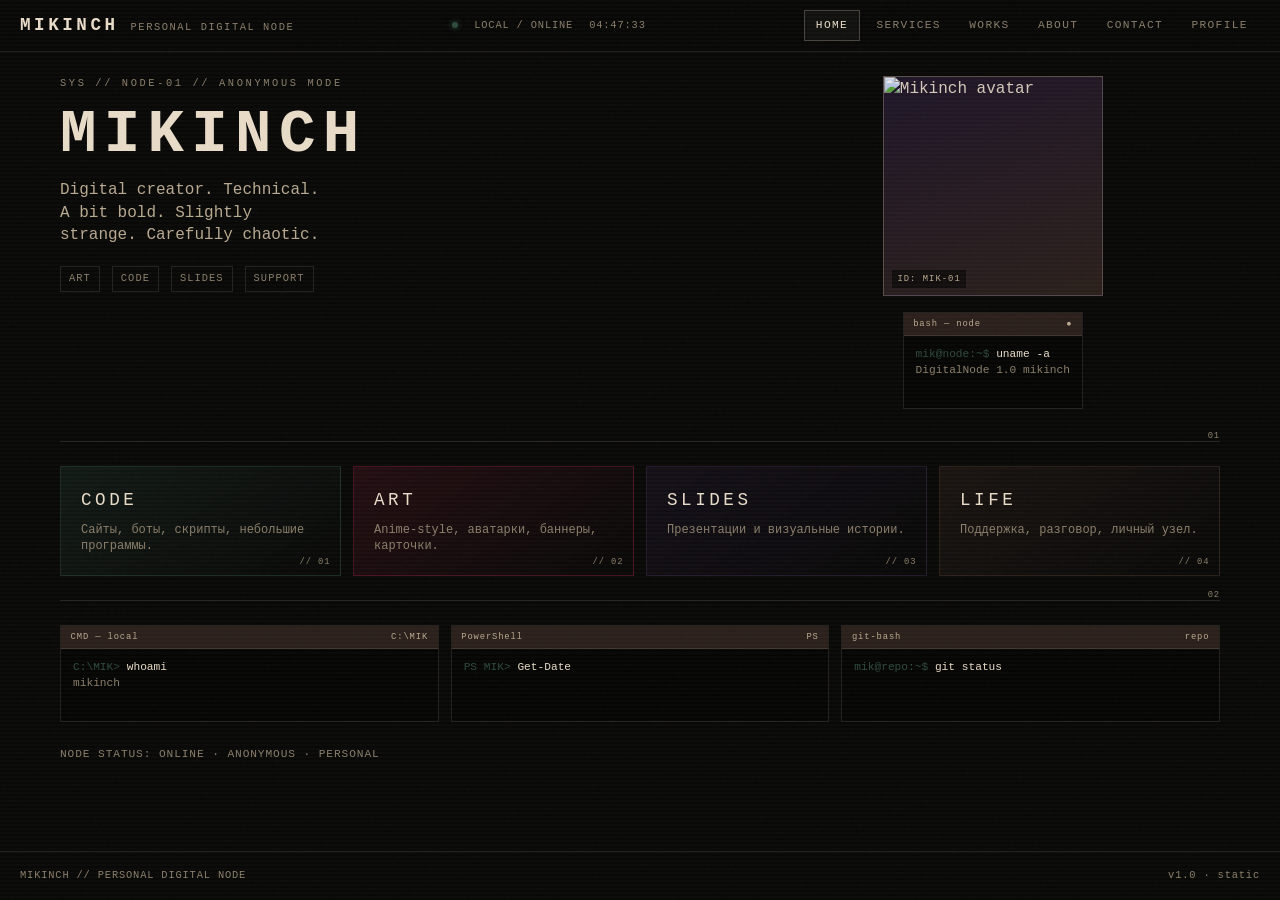
==== commit bbbb167c: "Add files via upload" ====
--- a/index.html
+++ b/index.html
@@ -1,200 +1,133 @@
-<!doctype html>
+<!DOCTYPE html>
 <html lang="ru">
 <head>
-  <meta charset="utf-8">
-  <meta name="viewport" content="width=device-width, initial-scale=1">
-  <meta name="theme-color" content="#080807">
-  <meta name="description" content="Главная — Mikinch">
-  <title>Главная — Mikinch</title>
-  <link rel="stylesheet" href="style.css">
-  
+  <meta charset="UTF-8" />
+  <meta name="viewport" content="width=device-width, initial-scale=1" />
+  <meta name="description" content="Mikinch — Personal Digital Node. Digital creator." />
+  <title>MIKINCH — Personal Digital Node</title>
+  <link rel="stylesheet" href="style.css" />
 </head>
-<body data-page="home">
-
-<div class="boot-overlay" aria-hidden="true">
-  <div class="boot-frame">
-    <div class="boot-meta"><span>MIKINCH / BOOT</span><span data-boot-state>LOCAL</span></div>
-    <div class="boot-title">loading <em>personality.exe</em></div>
-    <div class="boot-lines">
-      <div><span class="boot-caret">›</span><span data-boot-line>mount /creative</span></div>
-      <div><span class="boot-caret">›</span><span data-boot-line>scan /memory</span></div>
-      <div><span class="boot-caret">›</span><span data-boot-line>open /visual</span></div>
-    </div>
-    <div class="boot-progress">
-      <span data-boot-bar></span>
-    </div>
-    <div class="boot-foot"><span>00%</span><span>stay strange</span></div>
-  </div>
-</div>
-<div class="glitch-layer" aria-hidden="true"></div>
-
-
-<header class="topbar">
-  <a class="identity" href="index.html" data-transition>
-    <span class="identity-mark">M</span>
-    <span class="identity-copy">
-      <b>MIKINCH</b>
-      <small>PERSONAL DIGITAL NODE</small>
-    </span>
-  </a>
-
-  <div class="hud-status">
-    <span><i class="live-dot"></i> NODE 00</span>
-    <span>NET LOCAL</span>
-    <span id="hud-clock">00:00:00</span>
+<body>
+  <!-- Boot -->
+  <div id="boot-screen" class="boot-screen" aria-hidden="true">
+    <div class="boot-logo">MIKINCH</div>
+    <div class="boot-bar-wrap"><div class="boot-bar"></div></div>
+    <div class="boot-log"><span>&gt;</span> waking node…</div>
   </div>
 
-  <button class="nav-toggle" type="button" aria-label="Открыть меню" aria-expanded="false">
-    <span></span><span></span><span></span>
-  </button>
+  <div class="site-wrap">
+    <header class="site-header">
+      <div class="header-brand">
+        <span class="name">MIKINCH</span>
+        <span class="sub">Personal Digital Node</span>
+      </div>
+      <div class="header-status">
+        <span class="status-dot" title="ONLINE"></span>
+        <span>LOCAL / ONLINE</span>
+        <span class="header-time" id="header-time">--:--:--</span>
+      </div>
+      <button class="nav-toggle" type="button" aria-label="Menu" aria-expanded="false">MENU</button>
+      <nav class="site-nav" aria-label="Main">
+        <a href="index.html" class="active">HOME</a>
+        <a href="services.html">SERVICES</a>
+        <a href="portfolio.html">WORKS</a>
+        <a href="about.html">ABOUT</a>
+        <a href="contact.html">CONTACT</a>
+        <a href="profile.html">PROFILE</a>
+      </nav>
+    </header>
 
-  <nav class="nav">
-    <a href="index.html" data-page-link="home" data-transition>Главная</a>
-    <a href="services.html" data-page-link="services" data-transition>Услуги</a>
-    <a href="portfolio.html" data-page-link="portfolio" data-transition>Работы</a>
-    <a href="about.html" data-page-link="about" data-transition>Обо мне</a>
-    <a href="contact.html" data-page-link="contact" data-transition>Контакты</a>
-  </nav>
-</header>
+    <main class="site-main">
+      <section class="hero">
+        <div class="hero-text reveal">
+          <div class="hero-eyebrow">SYS // NODE-01 // ANONYMOUS MODE</div>
+          <h1 class="hero-title">MIKINCH</h1>
+          <p class="hero-phrase">Digital creator. Technical. A bit bold. Slightly strange. Carefully chaotic.</p>
+          <div class="hero-meta">
+            <span>ART</span>
+            <span>CODE</span>
+            <span>SLIDES</span>
+            <span>SUPPORT</span>
+          </div>
+        </div>
+        <div class="hero-visual reveal">
+          <div class="avatar-wrap">
+            <img src="assets/avatar/avatar.png" alt="Mikinch avatar" width="220" height="220" />
+            <span class="avatar-label">ID: MIK-01</span>
+          </div>
+          <div class="terminal" data-shell="bash" style="max-width: 220px; margin: 0 auto;">
+            <div class="terminal-header">
+              <span>bash — node</span>
+              <span>●</span>
+            </div>
+            <div class="terminal-body"></div>
+          </div>
+        </div>
+      </section>
 
-<main>
-<section class="screen home-screen">
-  <div class="edge-label edge-left">M / DIGITAL / 001</div>
-  <div class="edge-label edge-right">ONLINE / UZ</div>
+      <div class="deco-line" data-num="01"></div>
 
-  <div class="home-topline">
-    <span>NO EXTERNAL CONNECTION</span>
-    <span>MEM <b>72%</b></span>
-    <span>LOC <b>00.000</b></span>
+      <section class="modules-grid reveal">
+        <div class="geo-module" data-type="code">
+          <div class="mod-title">CODE</div>
+          <div class="mod-desc">Сайты, боты, скрипты, небольшие программы.</div>
+          <span class="mod-num">// 01</span>
+        </div>
+        <div class="geo-module" data-type="art">
+          <div class="mod-title">ART</div>
+          <div class="mod-desc">Anime-style, аватарки, баннеры, карточки.</div>
+          <span class="mod-num">// 02</span>
+        </div>
+        <div class="geo-module" data-type="slides">
+          <div class="mod-title">SLIDES</div>
+          <div class="mod-desc">Презентации и визуальные истории.</div>
+          <span class="mod-num">// 03</span>
+        </div>
+        <div class="geo-module" data-type="life">
+          <div class="mod-title">LIFE</div>
+          <div class="mod-desc">Поддержка, разговор, личный узел.</div>
+          <span class="mod-num">// 04</span>
+        </div>
+      </section>
+
+      <div class="deco-line" data-num="02"></div>
+
+      <section class="terminals-row reveal">
+        <div class="terminal" data-shell="cmd">
+          <div class="terminal-header">
+            <span>CMD — local</span>
+            <span>C:\MIK</span>
+          </div>
+          <div class="terminal-body"></div>
+        </div>
+        <div class="terminal" data-shell="powershell">
+          <div class="terminal-header">
+            <span>PowerShell</span>
+            <span>PS</span>
+          </div>
+          <div class="terminal-body"></div>
+        </div>
+        <div class="terminal" data-shell="git">
+          <div class="terminal-header">
+            <span>git-bash</span>
+            <span>repo</span>
+          </div>
+          <div class="terminal-body"></div>
+        </div>
+      </section>
+
+      <p class="mt-2" style="font-size: 0.7rem; color: var(--cream-muted); letter-spacing: 0.08em;">
+        NODE STATUS: ONLINE · ANONYMOUS · PERSONAL
+      </p>
+    </main>
+
+    <footer class="site-footer">
+      <span>MIKINCH // PERSONAL DIGITAL NODE</span>
+      <span>v1.0 · static</span>
+    </footer>
   </div>
 
-  <div class="home-grid">
-    <div class="hero-copy">
-      <div class="kicker">01 / MIKINCH</div>
-      <h1 class="hero-title">
-        <span>digital</span>
-        <span class="accent-stroke">chaos</span>
-        <span>with a purpose.</span>
-      </h1>
-      <p class="hero-text" data-profile-intro></p>
-      <div class="hero-actions">
-        <a class="action-chip primary" href="services.html" data-transition>открыть услуги <b>↗</b></a>
-        <a class="action-chip" href="portfolio.html" data-transition>архив работ <b>01/??</b></a>
-      </div>
-      <div class="hero-micro">
-        <span><i class="live-dot"></i> available for selected projects</span>
-        <span>UZ / ONLINE</span>
-      </div>
-    </div>
-
-    <div class="hero-portrait">
-      <div class="portrait-frame">
-        <div class="portrait-corners"></div>
-        <div class="portrait-meta">
-          <span>IDENTITY: ANONYMOUS</span>
-          <span>MODE: CREATOR</span>
-        </div>
-        <div class="portrait-orbit orbit-a"></div>
-        <div class="portrait-orbit orbit-b"></div>
-        <div class="portrait-noise"></div>
-        <img src="assets/avatar/mikinch-avatar.webp" alt="" class="portrait-image"
-             onerror="this.style.display='none';this.nextElementSibling.style.display='grid';">
-        <div class="portrait-fallback" aria-hidden="true">M</div>
-        <div class="portrait-caption">
-          <span>01 / 01</span>
-          <b>MIKINCH</b>
-        </div>
-      </div>
-    </div>
-
-    <div class="hero-console terminal" data-terminal="home">
-      <div class="terminal-head">
-        <span>COMMAND PROMPT</span>
-        <span>CMD.EXE</span>
-      </div>
-      <div class="terminal-body"></div>
-      <div class="terminal-cursor">█</div>
-    </div>
-
-    <div class="hero-modules">
-      <a class="module-card module-red" href="services.html#development" data-transition>
-        <small>01 / EXEC</small><strong>CODE</strong><span>bots · web · tools</span>
-        <em>↗</em>
-      </a>
-      <a class="module-card module-brown" href="services.html#design" data-transition>
-        <small>02 / DRAW</small><strong>ART</strong><span>anime · avatars · visual</span>
-        <em>↗</em>
-      </a>
-      <a class="module-card module-violet" href="services.html#presentations" data-transition>
-        <small>03 / DECK</small><strong>SLIDES</strong><span>canva · gamma · ai</span>
-        <em>↗</em>
-      </a>
-      <a class="module-card module-green" href="about.html#off-clock" data-transition>
-        <small>04 / OFFLINE</small><strong>LIFE</strong><span>games · music · weird stuff</span>
-        <em>↗</em>
-      </a>
-    </div>
-  </div>
-
-  <div class="home-bottomline">
-    <span>SCROLL TO INSPECT</span>
-    <span class="scroll-arrow">↓</span>
-    <span>BUILD 2026.09</span>
-  </div>
-</section>
-
-<section class="screen strip-screen">
-  <div class="section-frame">
-    <div class="strip-head">
-      <span>02 / MODULES</span>
-      <span>WHAT CAN I DO?</span>
-    </div>
-    <div class="strip-grid">
-      <article class="strip-item"><b>WEB</b><span>лендинги / сайты / интерфейсы</span><i>01</i></article>
-      <article class="strip-item"><b>BOTS</b><span>telegram / automation / utilities</span><i>02</i></article>
-      <article class="strip-item"><b>VISUAL</b><span>anime art / avatars / banners</span><i>03</i></article>
-      <article class="strip-item"><b>DECKS</b><span>presentation / canva / gamma</span><i>04</i></article>
-    </div>
-  </div>
-</section>
-
-<section class="screen manifesto-screen">
-  <div class="manifesto-main">
-    <div class="kicker">03 / PERSONAL NOTE</div>
-    <h2>Сделать странно — можно.<br><span>Сделать удобно — обязательно.</span></h2>
-    <p>Мне нравятся вещи, у которых есть характер. Поэтому здесь можно встретить консоли, странные окна, шум, ошибки, неожиданные детали и аккуратный беспорядок — но сам сайт остаётся понятным.</p>
-  </div>
-  <div class="mini-terminal-wrap">
-    <div class="terminal terminal-compact" data-terminal="manifesto">
-      <div class="terminal-head"><span>bash</span><span>creative@local</span></div>
-      <div class="terminal-body"></div><div class="terminal-cursor">█</div>
-    </div>
-  </div>
-</section>
-
-<section class="screen contact-slab">
-  <div class="slab-copy">
-    <span class="kicker">04 / OPEN CHANNEL</span>
-    <h2>Есть задача.<br><span>Есть связь.</span></h2>
-    <p>Напиши — без формального брифинга на двадцать страниц. Достаточно объяснить, что нужно получить.</p>
-  </div>
-  <a class="big-link" href="contact.html" data-transition>ОТКРЫТЬ КОНТАКТЫ <span>↗</span></a>
-</section>
-</main>
-
-<footer class="footer">
-  <div class="footer-left">
-    <span>MIKINCH / 2026</span>
-    <span class="footer-sep">•</span>
-    <span>LOCAL CREATIVE NODE</span>
-  </div>
-  <div class="footer-right">
-    <a href="contact.html" data-transition>CONTACT</a>
-    <span>↗</span>
-  </div>
-</footer>
-
-<script src="data/profile.js"></script>
-<script src="script.js"></script>
+  <script src="data/profile.js"></script>
+  <script src="script.js"></script>
 </body>
-</html>+</html>
--- a/style.css
+++ b/style.css
@@ -1,228 +1,1033 @@
-:root{
-  --bg:#080807;
-  --bg2:#0d0b0b;
-  --ink:#ede7e1;
-  --muted:#8e8782;
-  --faint:#4b4846;
-  --line:rgba(237,231,225,.11);
-  --line2:rgba(237,231,225,.19);
-  --wine:#7c273d;
-  --wine2:#a34157;
-  --brown:#7a4a35;
-  --brown2:#bd7f5a;
-  --green:#31553f;
-  --green2:#5e8c72;
-  --violet:#69477d;
-  --violet2:#aa77c6;
-  --cream:#d9b59d;
-  --max:1420px;
-  --mono:ui-monospace,SFMono-Regular,Consolas,"Liberation Mono",monospace;
-  --sans:Arial,"Helvetica Neue",sans-serif;
-  --ease:cubic-bezier(.2,.85,.25,1);
-}
-*{box-sizing:border-box}
-html{scroll-behavior:smooth}
-body{
-  margin:0;background:
-  radial-gradient(circle at 74% 16%,rgba(124,39,61,.10),transparent 25%),
-  radial-gradient(circle at 18% 72%,rgba(49,85,63,.06),transparent 23%),
-  linear-gradient(180deg,#080807 0%,#0a0908 100%);
-  color:var(--ink);font-family:var(--sans);overflow-x:hidden;
-}
-body::before{
-  content:"";position:fixed;inset:0;pointer-events:none;z-index:-2;opacity:.33;
-  background:
-    linear-gradient(rgba(255,255,255,.022) 1px,transparent 1px),
-    linear-gradient(90deg,rgba(255,255,255,.015) 1px,transparent 1px);
-  background-size:60px 60px;
-  mask-image:linear-gradient(to bottom,rgba(0,0,0,.75),transparent 92%);
-}
-body::after{
-  content:"";position:fixed;inset:9px;border:1px solid rgba(255,255,255,.045);pointer-events:none;z-index:80;
-}
-a{color:inherit;text-decoration:none}
-button{font:inherit}
-::selection{background:rgba(163,65,87,.26);color:#fff}
-main,.topbar,.footer{position:relative;z-index:2}
-.topbar{
-  width:min(var(--max),calc(100% - 42px));margin:0 auto;min-height:84px;
-  display:grid;grid-template-columns:1fr auto 1fr;align-items:center;
-  border-bottom:1px solid var(--line);position:relative;
-}
-.identity{display:inline-flex;gap:12px;align-items:center;width:max-content}
-.identity-mark{
-  width:36px;height:36px;border:1px solid var(--line2);display:grid;place-items:center;
-  font:700 18px/1 var(--mono);color:#f4e9e0;background:linear-gradient(135deg,rgba(255,255,255,.05),transparent);
-  box-shadow:inset 0 0 0 1px rgba(124,39,61,.12);
-}
-.identity-copy{display:flex;flex-direction:column;gap:3px}
-.identity-copy b{font:700 13px/1 var(--mono);letter-spacing:.2em}
-.identity-copy small{font:700 7px/1 var(--mono);letter-spacing:.14em;color:var(--faint)}
-.hud-status{display:flex;gap:20px;justify-content:center;font:700 8px/1 var(--mono);letter-spacing:.14em;color:var(--faint)}
-.hud-status b{color:#8d7f72;font-weight:700}
-.live-dot{display:inline-block;width:6px;height:6px;border-radius:50%;background:#5e8c72;box-shadow:0 0 12px rgba(94,140,114,.7);margin-right:6px}
-.nav{display:flex;gap:24px;justify-content:flex-end}
-.nav a{font:700 9px/1 var(--mono);letter-spacing:.12em;color:#7f7975;position:relative;padding:10px 0}
-.nav a::after{content:"";position:absolute;left:0;right:100%;bottom:5px;height:1px;background:linear-gradient(90deg,var(--wine2),var(--brown2));transition:right .35s var(--ease)}
-.nav a:hover,.nav a.active{color:#eee8e4}.nav a:hover::after,.nav a.active::after{right:0}
-.nav-toggle{display:none}
-.screen{width:min(var(--max),calc(100% - 42px));margin:0 auto}
-.kicker,.block-id{
-  font:700 8px/1 var(--mono);letter-spacing:.18em;text-transform:uppercase;color:#706964
-}
-.home-screen{min-height:calc(100vh - 84px);position:relative;padding:28px 0 22px}
-.home-topline,.home-bottomline{
-  display:flex;justify-content:space-between;gap:18px;color:#4f4a47;font:700 8px/1 var(--mono);letter-spacing:.13em;text-transform:uppercase
-}
-.home-topline b{color:#7d6b60}
-.home-grid{
-  display:grid;grid-template-columns:1.05fr .75fr;grid-template-rows:auto auto auto;
-  gap:18px;margin-top:24px;align-items:stretch
-}
-.hero-copy{padding:26px 0 8px;position:relative}
-.hero-title{font:800 clamp(58px,7vw,112px)/.88 var(--sans);letter-spacing:-.065em;max-width:760px;margin:18px 0 26px}
-.hero-title span{display:block}
-.hero-title .accent-stroke{
-  color:transparent;-webkit-text-stroke:1px rgba(217,181,157,.78);
-  position:relative;width:max-content
-}
-.hero-title .accent-stroke::after{
-  content:"";position:absolute;height:10px;width:75%;left:5%;bottom:-6px;background:var(--wine);opacity:.55;filter:blur(5px);transform:skewX(-18deg)
-}
-.hero-text{max-width:680px;color:#9e9690;font-size:15px;line-height:1.8;margin:0 0 24px}
-.hero-actions{display:flex;flex-wrap:wrap;gap:8px}
-.action-chip{
-  display:inline-flex;gap:20px;align-items:center;border:1px solid var(--line2);padding:12px 14px;
-  font:700 9px/1 var(--mono);letter-spacing:.09em;text-transform:uppercase;color:#a8a19c;
-  background:rgba(255,255,255,.015);transition:transform .25s var(--ease),background .25s,border .25s
-}
-.action-chip:hover{transform:translateY(-2px);background:rgba(255,255,255,.045);border-color:rgba(255,255,255,.26)}
-.action-chip.primary{background:#b56f4f;color:#120c09;border-color:#b56f4f;box-shadow:0 13px 30px rgba(123,56,34,.16)}
-.hero-micro{margin-top:28px;display:flex;gap:18px;flex-wrap:wrap;font:700 8px/1 var(--mono);letter-spacing:.09em;text-transform:uppercase;color:#5d5651}
-.hero-portrait{display:flex;align-items:center;justify-content:flex-end}
-.portrait-frame{
-  width:min(100%,560px);aspect-ratio:1/1.14;position:relative;overflow:hidden;border:1px solid var(--line2);
-  background:
-    radial-gradient(circle at 50% 42%,rgba(124,39,61,.17),transparent 26%),
-    radial-gradient(circle at 58% 64%,rgba(49,85,63,.14),transparent 28%),
-    linear-gradient(145deg,rgba(255,255,255,.032),rgba(255,255,255,.006))
-}
-.portrait-corners::before,.portrait-corners::after{
-  content:"";position:absolute;width:42px;height:42px;border-color:rgba(217,181,157,.4);border-style:solid;z-index:2;pointer-events:none
-}
-.portrait-corners::before{left:16px;top:16px;border-width:1px 0 0 1px}.portrait-corners::after{right:16px;bottom:16px;border-width:0 1px 1px 0}
-.portrait-meta{position:absolute;top:18px;left:18px;right:18px;display:flex;justify-content:space-between;color:#655f5b;font:700 7px/1 var(--mono);letter-spacing:.13em;z-index:3}
-.portrait-orbit{position:absolute;border:1px solid rgba(255,255,255,.10);border-radius:50%;pointer-events:none}
-.orbit-a{width:67%;aspect-ratio:1;left:16%;top:15%;animation:spin 20s linear infinite}
-.orbit-b{width:88%;aspect-ratio:1;left:6%;top:5%;border-style:dashed;border-color:rgba(188,127,90,.14);animation:spinBack 28s linear infinite}
-@keyframes spin{to{transform:rotate(360deg)}}@keyframes spinBack{to{transform:rotate(-360deg)}}
-.portrait-noise{position:absolute;inset:0;background:repeating-linear-gradient(0deg,rgba(255,255,255,.02) 0 1px,transparent 1px 4px);mix-blend-mode:screen;opacity:.4}
-.portrait-image,.portrait-fallback{
-  position:absolute;inset:12%;width:76%;height:76%;object-fit:contain;z-index:1;
-  filter:grayscale(.25) contrast(1.03) saturate(.78)
-}
-.portrait-fallback{display:none;place-items:center;font:800 clamp(90px,12vw,160px)/1 var(--sans);color:#efe7df;background:radial-gradient(circle at 35% 28%,rgba(217,181,157,.16),transparent 22%),linear-gradient(145deg,rgba(124,39,61,.27),rgba(49,85,63,.15));border:1px solid rgba(255,255,255,.11)}
-.portrait-caption{position:absolute;left:18px;right:18px;bottom:18px;display:flex;justify-content:space-between;align-items:end;font:700 8px/1 var(--mono);letter-spacing:.15em;color:#6a615c;z-index:3}
-.portrait-caption b{color:#c6b5aa;font-size:12px}
-.hero-console{grid-column:1/2}
-.terminal{
-  border:1px solid rgba(255,255,255,.13);background:rgba(5,5,5,.68);box-shadow:0 20px 70px rgba(0,0,0,.24),inset 0 0 30px rgba(70,112,77,.02);
-  font-family:var(--mono);position:relative;overflow:hidden
-}
-.terminal::after{
-  content:"";position:absolute;inset:0;background:repeating-linear-gradient(0deg,transparent 0 5px,rgba(255,255,255,.015) 5px 6px);pointer-events:none
-}
-.terminal-head{display:flex;justify-content:space-between;border-bottom:1px solid var(--line);padding:9px 11px;color:#665f5b;font-size:8px;letter-spacing:.13em;text-transform:uppercase}
-.terminal-body{min-height:126px;padding:14px 13px 6px;font-size:10px;line-height:1.65;color:#889f8f;white-space:pre-wrap}
-.terminal-body .cmd{color:#b9b0aa}.terminal-body .ok{color:#7ba886}.terminal-body .warn{color:#b98e64}.terminal-body .err{color:#9a5262}.terminal-body .dim{color:#4e5850}
-.terminal-cursor{position:absolute;bottom:11px;left:14px;color:#9d7d68;font-size:10px;animation:blink .7s steps(1) infinite}
-@keyframes blink{50%{opacity:0}}
-.hero-modules{grid-column:2;display:grid;grid-template-columns:1fr 1fr;gap:9px;margin-top:0}
-.module-card{
-  min-height:150px;position:relative;border:1px solid var(--line2);padding:13px;display:flex;flex-direction:column;justify-content:flex-end;
-  clip-path:polygon(8% 0,92% 0,100% 16%,100% 84%,92% 100%,8% 100%,0 84%,0 16%);
-  transition:transform .35s var(--ease),filter .35s,border .35s
-}
-.module-card:hover{transform:translateY(-4px) rotate(-.5deg);filter:brightness(1.1)}
-.module-card::before{content:"";position:absolute;inset:1px;clip-path:inherit;background:linear-gradient(145deg,rgba(255,255,255,.04),transparent 55%);pointer-events:none}
-.module-card small{font:700 7px/1 var(--mono);letter-spacing:.14em;color:#756e69;position:absolute;top:13px;left:13px}
-.module-card strong{font:800 28px/.95 var(--sans);letter-spacing:-.06em}
-.module-card span{margin-top:6px;color:#827b76;font:700 7px/1.4 var(--mono);letter-spacing:.05em}
-.module-card em{position:absolute;top:11px;right:14px;font-style:normal;color:#84776f}
-.module-red{background:linear-gradient(145deg,rgba(124,39,61,.22),rgba(38,16,21,.12));border-color:rgba(163,65,87,.3)}
-.module-brown{background:linear-gradient(145deg,rgba(122,74,53,.22),rgba(41,24,18,.10));border-color:rgba(189,127,90,.28)}
-.module-violet{background:linear-gradient(145deg,rgba(105,71,125,.21),rgba(27,18,35,.10));border-color:rgba(170,119,198,.22)}
-.module-green{background:linear-gradient(145deg,rgba(49,85,63,.23),rgba(15,27,20,.11));border-color:rgba(94,140,114,.23)}
-.home-bottomline{position:absolute;left:0;right:0;bottom:6px}
-.scroll-arrow{color:#a46a52}
-.strip-screen{padding:105px 0;border-top:1px solid var(--line)}
-.section-frame{border-top:1px solid var(--line);border-bottom:1px solid var(--line)}
-.strip-head{display:flex;justify-content:space-between;padding:13px 0;font:700 8px/1 var(--mono);letter-spacing:.14em;color:#68615c}
-.strip-grid{display:grid;grid-template-columns:repeat(4,1fr)}
-.strip-item{min-height:125px;border-right:1px solid var(--line);padding:18px;display:flex;flex-direction:column;justify-content:space-between;position:relative}
-.strip-item:last-child{border-right:0}
-.strip-item b{font:800 24px/1 var(--sans);letter-spacing:-.05em}
-.strip-item span{color:#7f7873;font:700 8px/1.6 var(--mono);text-transform:uppercase;max-width:170px}
-.strip-item i{position:absolute;right:14px;top:16px;color:#4b4744;font:700 8px/1 var(--mono);font-style:normal}
-.manifesto-screen{display:grid;grid-template-columns:1fr 440px;gap:70px;align-items:center;padding:125px 0}
-.manifesto-main h2{font:800 clamp(44px,6vw,78px)/.92 var(--sans);letter-spacing:-.06em;margin:18px 0 26px}
-.manifesto-main h2 span{color:#8c817a}
-.manifesto-main p{max-width:720px;color:#8e8782;line-height:1.9;font-size:14px}
-.mini-terminal-wrap{position:relative}
-.terminal-compact .terminal-body{min-height:220px}
-.contact-slab{border-top:1px solid var(--line);border-bottom:1px solid var(--line);padding:105px 0;display:flex;justify-content:space-between;align-items:end;gap:40px}
-.slab-copy h2{font:800 clamp(46px,6vw,84px)/.9 var(--sans);letter-spacing:-.06em;margin:18px 0}
-.slab-copy h2 span{color:#9e6b72}
-.slab-copy p{max-width:620px;color:#8d8782;line-height:1.8}
-.big-link{font:800 13px/1 var(--mono);letter-spacing:.1em;border-bottom:1px solid #876153;padding-bottom:12px;white-space:nowrap}
-.big-link span{color:#b36a4d;margin-left:20px}
-.inner-screen{width:min(var(--max),calc(100% - 42px));margin:0 auto;padding:78px 0 125px}
-.inner-header,.archive-header,.contact-header,.dossier-head,.profile-top{display:flex;justify-content:space-between;gap:30px;align-items:end;border-bottom:1px solid var(--line);padding-bottom:24px}
-.inner-header h1,.archive-header h1,.contact-header h1{font:800 clamp(58px,7vw,104px)/.87 var(--sans);letter-spacing:-.065em;margin:19px 0 0}
-.inner-header h1 span,.archive-header h1 span,.contact-header h1 span{color:#8c817a}
-.inner-side-note,.archive-state,.dossier-code{font:700 8px/1 var(--mono);letter-spacing:.14em;color:#5e5752;text-transform:uppercase}
-.services-stack{padding-top:22px;display:grid;gap:16px}
-.service-panel{display:grid;grid-template-columns:80px 1fr 390px;min-height:330px;border:1px solid var(--line2);position:relative;overflow:hidden}
-.service-panel::before{content:"";position:absolute;inset:0;background:linear-gradient(115deg,rgba(255,255,255,.025),transparent 36%,rgba(255,255,255,.008));pointer-events:none}
-.service-index{padding:18px;color:#625b56;font:700 10px/1 var(--mono)}
-.service-copy{padding:42px 28px 34px}
-.service-tag{font:700 8px/1 var(--mono);letter-spacing:.16em;color:#6b645f}
-.service-copy h2{font:800 clamp(40px,5vw,70px)/.92 var(--sans);letter-spacing:-.06em;margin:14px 0 18px}
-.service-copy p{max-width:690px;color:#958e89;font-size:13px;line-height:1.85}
-.service-tags{display:flex;flex-wrap:wrap;gap:7px;margin-top:24px}.service-tags i{font:700 8px/1 var(--mono);letter-spacing:.08em;text-transform:uppercase;font-style:normal;padding:8px 9px;border:1px solid var(--line);color:#756e69}
-.panel-terminal{margin:20px 20px 20px 0;align-self:center}.panel-terminal .terminal-body{min-height:250px}
-.red-panel{background:linear-gradient(115deg,rgba(124,39,61,.13),transparent 45%)}.brown-panel{background:linear-gradient(115deg,rgba(122,74,53,.13),transparent 45%)}.violet-panel{background:linear-gradient(115deg,rgba(105,71,125,.13),transparent 45%)}.green-panel{background:linear-gradient(115deg,rgba(49,85,63,.13),transparent 45%)}
-.service-orbit-art{width:230px;height:230px;border:1px solid rgba(189,127,90,.22);border-radius:50%;align-self:center;justify-self:center;position:relative;display:grid;place-items:center}
-.service-orbit-art span{font:800 95px/1 var(--sans);color:#d4c4ba}.service-orbit-art i,.service-orbit-art b{position:absolute;border:1px solid rgba(217,181,157,.18);border-radius:50%}.service-orbit-art i{inset:22px}.service-orbit-art b{inset:48px;border-style:dashed}
-.slide-stack{align-self:center;justify-self:center;position:relative;width:250px;height:200px}.slide-stack span{position:absolute;width:170px;height:115px;border:1px solid rgba(170,119,198,.25);padding:12px;font:700 9px/1 var(--mono);color:#8e70a0;background:rgba(105,71,125,.08)}.slide-stack span:nth-child(1){left:20px;top:60px;transform:rotate(-8deg)}.slide-stack span:nth-child(2){left:45px;top:36px;transform:rotate(-3deg)}.slide-stack span:nth-child(3){left:70px;top:12px;transform:rotate(4deg)}
-.support-warning{margin-top:20px;max-width:660px;border-left:2px solid rgba(94,140,114,.35);padding-left:15px;color:#7d8780;font-size:11px;line-height:1.7}
-.green-console .terminal-body{min-height:210px}
-.archive-empty{display:grid;grid-template-columns:1fr 1fr;gap:16px;padding-top:26px}.archive-terminal .terminal-body{min-height:300px}.archive-note{border:1px solid var(--line2);padding:35px;display:flex;flex-direction:column;justify-content:center;background:linear-gradient(145deg,rgba(124,39,61,.08),rgba(255,255,255,.008))}.stamp{display:inline-block;width:max-content;padding:7px 9px;border:1px solid rgba(163,65,87,.4);color:#a14d61;font:700 8px/1 var(--mono);letter-spacing:.13em}.archive-note h2{font:800 clamp(35px,4vw,55px)/.95 var(--sans);letter-spacing:-.05em;margin:22px 0 15px}.archive-note p{color:#8f8984;line-height:1.8;font-size:13px;margin-bottom:28px}.archive-aside{display:flex;gap:30px;padding-top:18px;color:#4f4a47;font:700 8px/1 var(--mono);letter-spacing:.12em}.archive-aside span::before{content:"// ";color:#7b4a3a}
-.dossier-head{align-items:center}.about-screen{padding-top:58px}.dossier-grid{display:grid;grid-template-columns:390px 1fr;gap:18px;padding-top:22px}.dossier-card{border:1px solid var(--line2);padding:18px;align-self:start;background:linear-gradient(145deg,rgba(255,255,255,.025),rgba(255,255,255,.008));position:sticky;top:18px}
-.dossier-photo{aspect-ratio:.9;position:relative;overflow:hidden;background:radial-gradient(circle at 45% 35%,rgba(124,39,61,.18),transparent 30%),#0c0b0a;border:1px solid var(--line)}.dossier-photo img,.dossier-photo .portrait-fallback{position:absolute;inset:9%;width:82%;height:82%;object-fit:contain}.dossier-photo .portrait-fallback{display:none;place-items:center;font:800 110px/1 var(--sans);background:linear-gradient(145deg,rgba(124,39,61,.22),rgba(49,85,63,.08));color:#eee7e1}.photo-scan{position:absolute;left:0;right:0;top:30%;height:1px;background:linear-gradient(90deg,transparent,rgba(190,129,94,.5),transparent);animation:scan 4.6s linear infinite;z-index:3}.photo-scan::after{content:"";position:absolute;left:0;right:0;top:0;box-shadow:0 0 15px rgba(190,129,94,.35)}
-@keyframes scan{0%{transform:translateY(-60px)}100%{transform:translateY(270px)}}
-.dossier-name{display:flex;flex-direction:column;gap:5px;padding:16px 0;border-bottom:1px solid var(--line)}.dossier-name strong{font:800 34px/.9 var(--sans);letter-spacing:-.05em}.dossier-name span{font:700 9px/1 var(--mono);color:#6d6660}
-.dossier-facts{display:grid;grid-template-columns:1fr 1fr;border-bottom:1px solid var(--line)}.dossier-facts div{padding:14px 0;border-right:1px solid var(--line);border-bottom:1px solid var(--line);margin-right:12px}.dossier-facts div:nth-child(2n){border-right:0;margin-right:0}.dossier-facts span,.profile-data-grid span{display:block;font:700 7px/1 var(--mono);letter-spacing:.13em;color:#625b56;margin-bottom:7px}.dossier-facts b,.profile-data-grid b{font:700 10px/1.2 var(--mono);color:#b7afa9}.green-text{color:#6b9c7e!important}.dossier-terminal{margin-top:16px}.dossier-terminal .terminal-body{min-height:170px}
-.dossier-main{display:grid;gap:16px}.dossier-block{border:1px solid var(--line);padding:30px;background:rgba(255,255,255,.012)}.dossier-intro{background:linear-gradient(135deg,rgba(124,39,61,.10),rgba(49,85,63,.05))}.dossier-intro h1{font:800 clamp(48px,6vw,84px)/.9 var(--sans);letter-spacing:-.06em;max-width:920px;margin:18px 0}.dossier-intro p{max-width:820px;color:#948d88;font-size:14px;line-height:1.85}
-.statement-grid{display:grid;grid-template-columns:1fr 1fr;gap:0;margin-top:18px}.statement-grid div{border-top:1px solid var(--line);padding:19px 15px 12px 0}.statement-grid div:nth-child(odd){border-right:1px solid var(--line);padding-right:20px}.statement-grid div:nth-child(even){padding-left:20px}.statement-grid b{display:block;font:800 24px/1 var(--sans);letter-spacing:-.04em}.statement-grid span{display:block;color:#7f7873;font:700 8px/1.5 var(--mono);margin-top:8px}
-.off-clock-grid{display:grid;grid-template-columns:1fr 1fr;gap:10px;margin-top:18px}.interest{border:1px solid var(--line);padding:20px;min-height:220px;position:relative;background:rgba(255,255,255,.01)}.interest.wide{grid-column:1/-1;min-height:180px}.interest-icon{font:700 20px/1 var(--mono);color:#b78065}.interest h3{font:800 30px/.95 var(--sans);letter-spacing:-.05em;margin:38px 0 12px}.interest p{color:#8e8883;font-size:12px;line-height:1.75;max-width:620px}.interest-code{position:absolute;bottom:16px;right:18px;color:#5b554f;font:700 8px/1 var(--mono)}.wave{position:absolute;right:18px;bottom:15px;display:flex;gap:4px;align-items:end;height:34px}.wave i{width:3px;background:#8c6d5d;display:block}.wave i:nth-child(1){height:12px}.wave i:nth-child(2){height:22px}.wave i:nth-child(3){height:30px}.wave i:nth-child(4){height:18px}.wave i:nth-child(5){height:26px}.wave i:nth-child(6){height:15px}.wave i:nth-child(7){height:28px}.wave i:nth-child(8){height:20px}.wave i:nth-child(9){height:10px}
-.dossier-block blockquote{margin:18px 0 0;font:800 clamp(34px,5vw,64px)/.95 var(--sans);letter-spacing:-.05em;color:#b6aba4}
-.contact-header{align-items:end}.contact-console{width:360px}.contact-console .terminal-body{min-height:180px}.channel-grid{display:grid;grid-template-columns:1fr 1fr;gap:12px;padding-top:26px}.channel-card{border:1px solid var(--line2);min-height:225px;padding:22px;position:relative;display:flex;flex-direction:column;justify-content:flex-end;overflow:hidden;transition:transform .35s var(--ease),border .35s,background .35s}.channel-card::after{content:"";position:absolute;inset:0;background:linear-gradient(115deg,rgba(255,255,255,.02),transparent 42%);pointer-events:none}.channel-card:hover{transform:translateY(-4px) rotate(-.35deg);border-color:rgba(255,255,255,.25)}.channel-card.telegram{background:linear-gradient(140deg,rgba(124,39,61,.14),transparent 55%)}.channel-card.tiktok{background:linear-gradient(140deg,rgba(49,85,63,.13),transparent 55%)}.channel-card.pinterest{background:linear-gradient(140deg,rgba(105,71,125,.12),transparent 55%)}.channel-card.github{background:linear-gradient(140deg,rgba(122,74,53,.13),transparent 55%)}.channel-no{position:absolute;top:17px;left:20px;font:700 8px/1 var(--mono);color:#5d5752}.channel-icon{position:absolute;top:15px;right:20px;font:700 24px/1 var(--mono);color:#a77b6a}.channel-card b{font:700 8px/1 var(--mono);letter-spacing:.14em;color:#6c645f}.channel-card strong{font:800 33px/.95 var(--sans);letter-spacing:-.05em;margin:12px 0 10px}.channel-card p{margin:0;color:#8d8782;line-height:1.7;font-size:12px;max-width:430px}.channel-card small{margin-top:18px;font:700 8px/1 var(--mono);color:#5d5752}.contact-bottom{display:grid;grid-template-columns:1fr 340px;gap:12px;padding-top:18px}.terminal-wide .terminal-body{min-height:195px}.contact-note{border:1px solid var(--line);padding:22px;background:rgba(255,255,255,.012)}.contact-note span{font:700 8px/1 var(--mono);letter-spacing:.14em;color:#6b625d}.contact-note p{color:#837c77;font-size:12px;line-height:1.7;margin-top:15px}
-.profile-screen{padding-top:80px}.profile-shell{border:1px solid var(--line2);padding:20px;background:linear-gradient(145deg,rgba(255,255,255,.018),rgba(255,255,255,.008))}.profile-top{border:0;padding:0}.profile-hero{display:grid;grid-template-columns:1fr 390px;gap:18px;margin-top:20px}.profile-title{border-top:1px solid var(--line);border-bottom:1px solid var(--line);padding:28px 0}.profile-title span{font:700 8px/1 var(--mono);letter-spacing:.14em;color:#615a55}.profile-title h1{font:800 clamp(84px,12vw,170px)/.82 var(--sans);letter-spacing:-.08em;margin:20px 0}.profile-title p{max-width:760px;color:#8d8681;line-height:1.8;font-size:13px}.profile-portrait{border:1px solid var(--line);position:relative;min-height:390px;background:radial-gradient(circle at 50% 40%,rgba(124,39,61,.15),transparent 28%),#0c0b0a;overflow:hidden}.profile-portrait img,.profile-portrait .portrait-fallback{position:absolute;inset:7%;width:86%;height:86%;object-fit:contain}.profile-portrait .portrait-fallback{display:none;place-items:center;font:800 140px/1 var(--sans);color:#eee7e1}.profile-data-grid{display:grid;grid-template-columns:repeat(4,1fr);border-top:1px solid var(--line);border-bottom:1px solid var(--line);margin-top:18px}.profile-data-grid div{padding:16px;border-right:1px solid var(--line)}.profile-data-grid div:last-child{border-right:0}.profile-note{display:flex;gap:18px;align-items:flex-start;padding-top:22px}.note-number{font:700 12px/1 var(--mono);color:#9a634e}.profile-note p{margin:0;color:#807a75;font:700 10px/1.7 var(--mono);max-width:760px}
-.footer{width:min(var(--max),calc(100% - 42px));margin:0 auto;min-height:92px;display:flex;justify-content:space-between;align-items:center;border-top:1px solid var(--line);color:#514b47;font:700 8px/1 var(--mono);letter-spacing:.11em}.footer-left,.footer-right{display:flex;align-items:center;gap:14px}.footer-right a{color:#746861}.footer-sep{color:#885344}
-.reveal{opacity:0;transform:translateY(16px);transition:opacity .75s var(--ease),transform .75s var(--ease)}.reveal.visible{opacity:1;transform:none}
-body.page-ready .home-grid > *,body.page-ready .inner-screen > *,body.page-ready .strip-screen,.page-ready .manifesto-screen,.page-ready .contact-slab{animation:rise .65s var(--ease) both}
-@keyframes rise{from{opacity:0;transform:translateY(14px)}to{opacity:1;transform:none}}
-.boot-overlay{position:fixed;inset:0;background:#080706;display:grid;place-items:center;z-index:120;transition:opacity .32s,visibility .32s}.boot-overlay.done{opacity:0;visibility:hidden;pointer-events:none}.boot-frame{width:min(640px,calc(100% - 34px));border:1px solid rgba(255,255,255,.13);background:linear-gradient(135deg,rgba(255,255,255,.025),rgba(255,255,255,.008));padding:17px;box-shadow:0 40px 120px rgba(0,0,0,.55)}.boot-meta,.boot-foot{display:flex;justify-content:space-between;font:700 8px/1 var(--mono);letter-spacing:.15em;color:#5d5752}.boot-title{font:800 42px/.95 var(--sans);letter-spacing:-.05em;margin:22px 0}.boot-title em{font-style:normal;color:#a46754}.boot-lines{padding:16px 0;border-top:1px solid var(--line);border-bottom:1px solid var(--line);font:700 9px/1.9 var(--mono);color:#7e8c81}.boot-caret{color:#a36c57;margin-right:8px}.boot-progress{height:4px;border:1px solid rgba(255,255,255,.12);margin:20px 0 10px;overflow:hidden}.boot-progress span{display:block;width:0;height:100%;background:linear-gradient(90deg,#6f4333,#b06b4b,#7c273d);box-shadow:0 0 16px rgba(176,107,75,.3)}.boot-foot{color:#4c4744}.glitch-layer{position:fixed;inset:0;pointer-events:none;z-index:110;opacity:0}.glitch-layer.fire{animation:glitch .2s steps(2,end)}.glitch-layer::before,.glitch-layer::after{content:"";position:absolute;inset:0}.glitch-layer::before{background:linear-gradient(180deg,transparent 0 20%,rgba(124,39,61,.2) 20.4%,transparent 21%),linear-gradient(90deg,transparent 0 64%,rgba(49,85,63,.11) 64.2%,transparent 64.9%)}.glitch-layer::after{background:linear-gradient(90deg,transparent 0 29%,rgba(105,71,125,.10) 29.2%,transparent 29.8%),repeating-linear-gradient(0deg,transparent 0 5px,rgba(255,255,255,.015) 5px 6px)}@keyframes glitch{0%{opacity:0;transform:none}20%{opacity:.9;transform:translate(-2px)}50%{opacity:.5;transform:translate(3px,-1px)}80%{opacity:.72;transform:translate(-1px,1px)}100%{opacity:0;transform:none}}
-.body-glitch h1,.body-glitch .identity-mark{text-shadow:-2px 0 rgba(163,65,87,.65),2px 0 rgba(94,140,114,.42),0 0 16px rgba(170,119,198,.2)}
-@media (max-width:980px){
-  .topbar{grid-template-columns:1fr auto}.hud-status{display:none}.nav{position:fixed;left:21px;right:21px;top:84px;background:rgba(8,8,7,.97);border:1px solid var(--line2);padding:24px;display:grid;gap:18px;transform:translateY(-10px);opacity:0;visibility:hidden;transition:.28s var(--ease);z-index:70}.nav.open{transform:none;opacity:1;visibility:visible}.nav-toggle{display:flex;flex-direction:column;gap:5px;background:transparent;border:0;justify-self:end}.nav-toggle span{display:block;width:25px;height:1px;background:#c8bcb4}.home-grid{grid-template-columns:1fr}.hero-portrait,.hero-console,.hero-modules{grid-column:auto}.hero-modules{order:5}.manifesto-screen{grid-template-columns:1fr}.service-panel{grid-template-columns:54px 1fr}.panel-terminal,.service-orbit-art,.slide-stack,.green-console{grid-column:2;max-width:520px}.archive-empty,.contact-bottom,.dossier-grid,.profile-hero{grid-template-columns:1fr}.dossier-card{position:relative;top:auto}.channel-grid{grid-template-columns:1fr 1fr}.profile-data-grid{grid-template-columns:1fr 1fr}.profile-data-grid div:nth-child(2){border-right:0}.profile-data-grid div:nth-child(-n+2){border-bottom:1px solid var(--line)}}
-@media (max-width:680px){
-  body::after{inset:4px}.topbar,.screen,.inner-screen,.footer{width:calc(100% - 24px)}.topbar{min-height:72px}.nav{top:72px;left:12px;right:12px}.identity-copy small{display:none}
-  .hero-title{font-size:clamp(50px,15vw,78px)}.portrait-frame{width:100%}.hero-modules{grid-template-columns:1fr 1fr}.module-card{min-height:135px}.strip-grid{grid-template-columns:1fr 1fr}.strip-item:nth-child(2){border-right:0}.strip-item:nth-child(-n+2){border-bottom:1px solid var(--line)}.contact-slab{align-items:flex-start;flex-direction:column}.big-link{white-space:normal}
-  .inner-screen{padding-top:45px}.inner-header h1,.archive-header h1,.contact-header h1{font-size:clamp(52px,14vw,78px)}.service-panel{grid-template-columns:38px 1fr}.service-copy{padding:30px 16px}.service-copy h2{font-size:45px}.panel-terminal,.service-orbit-art,.slide-stack,.green-console{grid-column:2;margin:0 16px 20px 0}.service-panel{display:grid}.channel-grid{grid-template-columns:1fr}.channel-card{min-height:205px}.off-clock-grid{grid-template-columns:1fr}.interest.wide{grid-column:auto}.statement-grid{grid-template-columns:1fr}.statement-grid div:nth-child(odd),.statement-grid div:nth-child(even){border-right:0;padding-left:0;padding-right:0}.profile-data-grid{grid-template-columns:1fr 1fr}
-  .footer{min-height:105px;align-items:flex-start;flex-direction:column;justify-content:center;gap:10px}
-}
-@media (prefers-reduced-motion:reduce){
-  *{animation-duration:.001ms!important;animation-iteration-count:1!important;scroll-behavior:auto!important;transition:none!important}
-}
+/* ============================================
+   MIKINCH — Personal Digital Node
+   Authorial interface / terminal aesthetic
+   ============================================ */
+
+:root {
+  --bg: #080807;
+  --bg-elevated: #0f0e0d;
+  --brown: #2a1f1a;
+  --brown-mid: #3d2e26;
+  --cherry: #4a1520;
+  --cherry-bright: #7a1f32;
+  --green: #1a2a22;
+  --green-bright: #2d4a3a;
+  --purple: #1e1528;
+  --purple-bright: #3a2a4a;
+  --cream: #e8dcc8;
+  --cream-dim: #b8a990;
+  --cream-muted: #8a7e6a;
+  --line: rgba(232, 220, 200, 0.12);
+  --line-strong: rgba(232, 220, 200, 0.25);
+  --scan: rgba(232, 220, 200, 0.03);
+  --font-mono: "Courier New", "Consolas", "Liberation Mono", monospace;
+  --font-display: "Courier New", "Consolas", monospace;
+  --radius: 2px;
+  --transition: 0.25s ease;
+}
+
+*,
+*::before,
+*::after {
+  box-sizing: border-box;
+  margin: 0;
+  padding: 0;
+}
+
+html {
+  font-size: 16px;
+  scroll-behavior: smooth;
+}
+
+body {
+  background: var(--bg);
+  color: var(--cream);
+  font-family: var(--font-mono);
+  line-height: 1.5;
+  min-height: 100vh;
+  overflow-x: hidden;
+  position: relative;
+}
+
+/* Scanline overlay */
+body::before {
+  content: "";
+  position: fixed;
+  inset: 0;
+  background: repeating-linear-gradient(
+    0deg,
+    transparent,
+    transparent 2px,
+    var(--scan) 2px,
+    var(--scan) 4px
+  );
+  pointer-events: none;
+  z-index: 9998;
+  opacity: 0.6;
+}
+
+/* Noise texture */
+body::after {
+  content: "";
+  position: fixed;
+  inset: 0;
+  background-image: url("data:image/svg+xml,%3Csvg viewBox='0 0 256 256' xmlns='http://www.w3.org/2000/svg'%3E%3Cfilter id='n'%3E%3CfeTurbulence type='fractalNoise' baseFrequency='0.85' numOctaves='4' stitchTiles='stitch'/%3E%3C/filter%3E%3Crect width='100%25' height='100%25' filter='url(%23n)' opacity='0.04'/%3E%3C/svg%3E");
+  pointer-events: none;
+  z-index: 9997;
+  opacity: 0.5;
+}
+
+a {
+  color: var(--cream);
+  text-decoration: none;
+  transition: color var(--transition);
+}
+
+a:hover {
+  color: var(--cream-dim);
+}
+
+img {
+  max-width: 100%;
+  display: block;
+}
+
+/* ========== BOOT SCREEN ========== */
+.boot-screen {
+  position: fixed;
+  inset: 0;
+  background: var(--bg);
+  z-index: 10000;
+  display: flex;
+  flex-direction: column;
+  align-items: center;
+  justify-content: center;
+  gap: 1.5rem;
+  transition: opacity 0.4s ease, visibility 0.4s ease;
+}
+
+.boot-screen.hidden {
+  opacity: 0;
+  visibility: hidden;
+  pointer-events: none;
+}
+
+.boot-logo {
+  font-size: 1.4rem;
+  letter-spacing: 0.35em;
+  color: var(--cream);
+  text-transform: uppercase;
+}
+
+.boot-bar-wrap {
+  width: min(320px, 80vw);
+  height: 6px;
+  background: var(--brown);
+  border: 1px solid var(--line-strong);
+  overflow: hidden;
+}
+
+.boot-bar {
+  height: 100%;
+  width: 0%;
+  background: linear-gradient(90deg, var(--brown-mid), var(--cherry-bright));
+  transition: width 0.08s steps(4);
+}
+
+.boot-log {
+  font-size: 0.7rem;
+  color: var(--cream-muted);
+  min-height: 1.2em;
+  letter-spacing: 0.05em;
+}
+
+.boot-log span {
+  color: var(--cream-dim);
+}
+
+/* ========== LAYOUT ========== */
+.site-wrap {
+  min-height: 100vh;
+  display: flex;
+  flex-direction: column;
+  position: relative;
+  z-index: 1;
+}
+
+/* Header */
+.site-header {
+  position: sticky;
+  top: 0;
+  z-index: 100;
+  background: rgba(8, 8, 7, 0.92);
+  border-bottom: 1px solid var(--line);
+  backdrop-filter: blur(8px);
+  padding: 0.6rem 1.25rem;
+  display: flex;
+  align-items: center;
+  justify-content: space-between;
+  gap: 1rem;
+  flex-wrap: wrap;
+}
+
+.header-brand {
+  display: flex;
+  align-items: baseline;
+  gap: 0.75rem;
+  flex-wrap: wrap;
+}
+
+.header-brand .name {
+  font-size: 1.1rem;
+  letter-spacing: 0.2em;
+  font-weight: 700;
+  color: var(--cream);
+}
+
+.header-brand .sub {
+  font-size: 0.65rem;
+  letter-spacing: 0.15em;
+  color: var(--cream-muted);
+  text-transform: uppercase;
+}
+
+.header-status {
+  display: flex;
+  align-items: center;
+  gap: 1rem;
+  font-size: 0.65rem;
+  letter-spacing: 0.08em;
+  color: var(--cream-muted);
+}
+
+.status-dot {
+  width: 6px;
+  height: 6px;
+  border-radius: 50%;
+  background: var(--green-bright);
+  box-shadow: 0 0 6px var(--green-bright);
+  animation: pulse 2s ease-in-out infinite;
+}
+
+@keyframes pulse {
+  0%, 100% { opacity: 1; }
+  50% { opacity: 0.4; }
+}
+
+.header-time {
+  font-variant-numeric: tabular-nums;
+}
+
+.nav-toggle {
+  display: none;
+  background: transparent;
+  border: 1px solid var(--line-strong);
+  color: var(--cream);
+  padding: 0.35rem 0.6rem;
+  font-family: inherit;
+  font-size: 0.7rem;
+  letter-spacing: 0.1em;
+  cursor: pointer;
+}
+
+.nav-toggle:hover {
+  border-color: var(--cream-dim);
+}
+
+.site-nav {
+  display: flex;
+  gap: 0.25rem;
+  flex-wrap: wrap;
+}
+
+.site-nav a {
+  font-size: 0.7rem;
+  letter-spacing: 0.12em;
+  text-transform: uppercase;
+  padding: 0.4rem 0.7rem;
+  border: 1px solid transparent;
+  color: var(--cream-muted);
+  transition: all var(--transition);
+}
+
+.site-nav a:hover,
+.site-nav a.active {
+  color: var(--cream);
+  border-color: var(--line-strong);
+  background: rgba(232, 220, 200, 0.04);
+}
+
+/* Main */
+.site-main {
+  flex: 1;
+  padding: 1.5rem 1.25rem 3rem;
+  max-width: 1200px;
+  margin: 0 auto;
+  width: 100%;
+}
+
+/* Footer */
+.site-footer {
+  border-top: 1px solid var(--line);
+  padding: 1rem 1.25rem;
+  font-size: 0.65rem;
+  color: var(--cream-muted);
+  display: flex;
+  justify-content: space-between;
+  flex-wrap: wrap;
+  gap: 0.5rem;
+  letter-spacing: 0.08em;
+}
+
+/* ========== MODULES & PANELS ========== */
+.panel {
+  background: var(--bg-elevated);
+  border: 1px solid var(--line);
+  position: relative;
+  overflow: hidden;
+}
+
+.panel::before {
+  content: attr(data-label);
+  position: absolute;
+  top: 0.4rem;
+  left: 0.6rem;
+  font-size: 0.55rem;
+  letter-spacing: 0.15em;
+  color: var(--cream-muted);
+  text-transform: uppercase;
+  z-index: 2;
+}
+
+.panel-body {
+  padding: 1.5rem 1.25rem 1.25rem;
+  position: relative;
+  z-index: 1;
+}
+
+/* Geometric modules */
+.geo-module {
+  border: 1px solid var(--line-strong);
+  background: linear-gradient(145deg, rgba(42, 31, 26, 0.4), rgba(8, 8, 7, 0.8));
+  padding: 1.25rem;
+  position: relative;
+  transition: border-color var(--transition), transform var(--transition);
+  cursor: default;
+}
+
+.geo-module:hover {
+  border-color: var(--cream-dim);
+  transform: translateY(-2px);
+}
+
+.geo-module .mod-title {
+  font-size: 1.1rem;
+  letter-spacing: 0.2em;
+  margin-bottom: 0.5rem;
+  color: var(--cream);
+}
+
+.geo-module .mod-desc {
+  font-size: 0.75rem;
+  color: var(--cream-muted);
+  line-height: 1.4;
+}
+
+.geo-module .mod-num {
+  position: absolute;
+  bottom: 0.4rem;
+  right: 0.6rem;
+  font-size: 0.55rem;
+  color: var(--cream-muted);
+  letter-spacing: 0.1em;
+}
+
+/* Side labels */
+.side-label {
+  writing-mode: vertical-rl;
+  text-orientation: mixed;
+  font-size: 0.55rem;
+  letter-spacing: 0.2em;
+  color: var(--cream-muted);
+  text-transform: uppercase;
+  position: absolute;
+  left: -1.4rem;
+  top: 50%;
+  transform: translateY(-50%) rotate(180deg);
+  white-space: nowrap;
+}
+
+/* ========== TERMINALS ========== */
+.terminal {
+  background: #050504;
+  border: 1px solid var(--line);
+  font-family: var(--font-mono);
+  font-size: 0.7rem;
+  line-height: 1.45;
+  overflow: hidden;
+  position: relative;
+}
+
+.terminal-header {
+  background: var(--brown);
+  padding: 0.3rem 0.6rem;
+  font-size: 0.55rem;
+  letter-spacing: 0.1em;
+  color: var(--cream-dim);
+  display: flex;
+  justify-content: space-between;
+  border-bottom: 1px solid var(--line);
+}
+
+.terminal-body {
+  padding: 0.6rem 0.75rem;
+  min-height: 4.5rem;
+  max-height: 9rem;
+  overflow-y: auto;
+  color: var(--cream-dim);
+}
+
+.terminal-body .line {
+  white-space: pre-wrap;
+  word-break: break-all;
+}
+
+.terminal-body .prompt {
+  color: var(--green-bright);
+}
+
+.terminal-body .cmd {
+  color: var(--cream);
+}
+
+.terminal-body .out {
+  color: var(--cream-muted);
+}
+
+.terminal-body .err {
+  color: var(--cherry-bright);
+}
+
+.terminal-body .cursor {
+  display: inline-block;
+  width: 0.5em;
+  height: 1em;
+  background: var(--cream);
+  vertical-align: text-bottom;
+  animation: blink 1s step-end infinite;
+}
+
+@keyframes blink {
+  50% { opacity: 0; }
+}
+
+/* ========== HERO (HOME) ========== */
+.hero {
+  display: grid;
+  grid-template-columns: 1fr;
+  gap: 1.5rem;
+  margin-bottom: 2rem;
+}
+
+@media (min-width: 900px) {
+  .hero {
+    grid-template-columns: 1.2fr 0.8fr;
+    align-items: start;
+  }
+}
+
+.hero-text {
+  position: relative;
+}
+
+.hero-eyebrow {
+  font-size: 0.65rem;
+  letter-spacing: 0.25em;
+  color: var(--cream-muted);
+  margin-bottom: 0.75rem;
+  text-transform: uppercase;
+}
+
+.hero-title {
+  font-size: clamp(2.2rem, 6vw, 3.8rem);
+  letter-spacing: 0.12em;
+  line-height: 1.05;
+  margin-bottom: 0.75rem;
+  font-weight: 700;
+}
+
+.hero-phrase {
+  font-size: 1rem;
+  color: var(--cream-dim);
+  max-width: 28ch;
+  margin-bottom: 1.25rem;
+  line-height: 1.4;
+}
+
+.hero-meta {
+  display: flex;
+  flex-wrap: wrap;
+  gap: 0.75rem;
+  font-size: 0.65rem;
+  letter-spacing: 0.1em;
+  color: var(--cream-muted);
+}
+
+.hero-meta span {
+  border: 1px solid var(--line);
+  padding: 0.25rem 0.5rem;
+}
+
+.hero-visual {
+  position: relative;
+  display: flex;
+  flex-direction: column;
+  gap: 1rem;
+}
+
+.avatar-wrap {
+  width: 100%;
+  max-width: 220px;
+  aspect-ratio: 1;
+  border: 1px solid var(--line-strong);
+  background: linear-gradient(160deg, var(--purple), var(--brown));
+  position: relative;
+  overflow: hidden;
+  margin: 0 auto;
+}
+
+.avatar-wrap img {
+  width: 100%;
+  height: 100%;
+  object-fit: cover;
+  opacity: 0.9;
+}
+
+.avatar-fallback {
+  width: 100%;
+  height: 100%;
+  display: flex;
+  align-items: center;
+  justify-content: center;
+  font-size: 2.5rem;
+  letter-spacing: 0.15em;
+  color: var(--cream-muted);
+  background: linear-gradient(145deg, var(--purple), var(--cherry));
+}
+
+.avatar-label {
+  position: absolute;
+  bottom: 0.4rem;
+  left: 0.5rem;
+  font-size: 0.55rem;
+  letter-spacing: 0.12em;
+  color: var(--cream-dim);
+  background: rgba(8, 8, 7, 0.7);
+  padding: 0.15rem 0.35rem;
+}
+
+/* Modules grid on home */
+.modules-grid {
+  display: grid;
+  grid-template-columns: repeat(2, 1fr);
+  gap: 0.75rem;
+  margin: 1.5rem 0;
+}
+
+@media (min-width: 600px) {
+  .modules-grid {
+    grid-template-columns: repeat(4, 1fr);
+  }
+}
+
+.modules-grid .geo-module {
+  min-height: 110px;
+}
+
+.modules-grid .geo-module[data-type="code"] {
+  border-color: rgba(45, 74, 58, 0.5);
+  background: linear-gradient(145deg, rgba(26, 42, 34, 0.5), rgba(8, 8, 7, 0.9));
+}
+
+.modules-grid .geo-module[data-type="art"] {
+  border-color: rgba(122, 31, 50, 0.5);
+  background: linear-gradient(145deg, rgba(74, 21, 32, 0.4), rgba(8, 8, 7, 0.9));
+}
+
+.modules-grid .geo-module[data-type="slides"] {
+  border-color: rgba(58, 42, 74, 0.5);
+  background: linear-gradient(145deg, rgba(30, 21, 40, 0.5), rgba(8, 8, 7, 0.9));
+}
+
+.modules-grid .geo-module[data-type="life"] {
+  border-color: rgba(61, 46, 38, 0.6);
+  background: linear-gradient(145deg, rgba(42, 31, 26, 0.5), rgba(8, 8, 7, 0.9));
+}
+
+/* Terminals row */
+.terminals-row {
+  display: grid;
+  grid-template-columns: 1fr;
+  gap: 0.75rem;
+  margin-top: 1.5rem;
+}
+
+@media (min-width: 700px) {
+  .terminals-row {
+    grid-template-columns: 1fr 1fr;
+  }
+}
+
+@media (min-width: 1000px) {
+  .terminals-row {
+    grid-template-columns: 1fr 1fr 1fr;
+  }
+}
+
+/* Decorative numbers / lines */
+.deco-line {
+  height: 1px;
+  background: var(--line);
+  margin: 1.5rem 0;
+  position: relative;
+}
+
+.deco-line::after {
+  content: attr(data-num);
+  position: absolute;
+  right: 0;
+  top: -0.7rem;
+  font-size: 0.55rem;
+  color: var(--cream-muted);
+  letter-spacing: 0.1em;
+}
+
+/* ========== SERVICES ========== */
+.services-grid {
+  display: grid;
+  grid-template-columns: 1fr;
+  gap: 1.25rem;
+}
+
+@media (min-width: 700px) {
+  .services-grid {
+    grid-template-columns: 1fr 1fr;
+  }
+}
+
+.service-panel {
+  min-height: 280px;
+  display: flex;
+  flex-direction: column;
+}
+
+.service-panel[data-svc="code"] {
+  border-color: rgba(45, 74, 58, 0.45);
+  background: linear-gradient(160deg, rgba(26, 42, 34, 0.35), var(--bg-elevated));
+}
+
+.service-panel[data-svc="art"] {
+  border-color: rgba(122, 31, 50, 0.45);
+  background: linear-gradient(160deg, rgba(74, 21, 32, 0.3), var(--bg-elevated));
+}
+
+.service-panel[data-svc="slides"] {
+  border-color: rgba(58, 42, 74, 0.45);
+  background: linear-gradient(160deg, rgba(30, 21, 40, 0.35), var(--bg-elevated));
+}
+
+.service-panel[data-svc="support"] {
+  border-color: rgba(61, 46, 38, 0.5);
+  background: linear-gradient(160deg, rgba(42, 31, 26, 0.35), var(--bg-elevated));
+}
+
+.service-panel .svc-title {
+  font-size: 1.4rem;
+  letter-spacing: 0.25em;
+  margin-bottom: 1rem;
+}
+
+.service-panel ul {
+  list-style: none;
+  flex: 1;
+}
+
+.service-panel li {
+  font-size: 0.8rem;
+  color: var(--cream-dim);
+  padding: 0.3rem 0;
+  border-bottom: 1px solid var(--line);
+  letter-spacing: 0.03em;
+}
+
+.service-panel li:last-child {
+  border-bottom: none;
+}
+
+.service-panel .svc-note {
+  font-size: 0.65rem;
+  color: var(--cream-muted);
+  margin-top: 1rem;
+  line-height: 1.4;
+  border-top: 1px solid var(--line);
+  padding-top: 0.75rem;
+}
+
+.service-panel .svc-term {
+  margin-top: 1rem;
+}
+
+/* ========== PORTFOLIO ========== */
+.archive-locked {
+  text-align: center;
+  padding: 3rem 1.5rem;
+  border: 1px dashed var(--line-strong);
+  background: linear-gradient(180deg, rgba(42, 31, 26, 0.2), transparent);
+  position: relative;
+}
+
+.archive-locked .lock-icon {
+  font-size: 2rem;
+  margin-bottom: 1rem;
+  opacity: 0.5;
+  letter-spacing: 0.3em;
+}
+
+.archive-locked h2 {
+  font-size: 1.2rem;
+  letter-spacing: 0.2em;
+  margin-bottom: 0.75rem;
+  color: var(--cream);
+}
+
+.archive-locked p {
+  font-size: 0.85rem;
+  color: var(--cream-dim);
+  max-width: 40ch;
+  margin: 0 auto 0.75rem;
+  line-height: 1.5;
+}
+
+.archive-tags {
+  display: flex;
+  flex-wrap: wrap;
+  justify-content: center;
+  gap: 0.5rem;
+  margin-top: 1.5rem;
+}
+
+.archive-tags span {
+  font-size: 0.6rem;
+  letter-spacing: 0.12em;
+  border: 1px solid var(--line);
+  padding: 0.3rem 0.6rem;
+  color: var(--cream-muted);
+}
+
+/* ========== ABOUT / DOSSIER ========== */
+.dossier {
+  display: grid;
+  grid-template-columns: 1fr;
+  gap: 1.25rem;
+}
+
+@media (min-width: 800px) {
+  .dossier {
+    grid-template-columns: 280px 1fr;
+  }
+}
+
+.dossier-id {
+  border: 1px solid var(--line-strong);
+  background: linear-gradient(160deg, var(--purple), var(--bg-elevated));
+  padding: 1.25rem;
+  position: relative;
+}
+
+.dossier-id .avatar-wrap {
+  max-width: 160px;
+  margin-bottom: 1rem;
+}
+
+.dossier-fields {
+  font-size: 0.75rem;
+}
+
+.dossier-fields dt {
+  color: var(--cream-muted);
+  font-size: 0.55rem;
+  letter-spacing: 0.12em;
+  text-transform: uppercase;
+  margin-top: 0.6rem;
+}
+
+.dossier-fields dd {
+  color: var(--cream);
+  letter-spacing: 0.05em;
+}
+
+.dossier-modules {
+  display: flex;
+  flex-direction: column;
+  gap: 1rem;
+}
+
+.dossier-block {
+  border: 1px solid var(--line);
+  background: var(--bg-elevated);
+  padding: 1.25rem;
+}
+
+.dossier-block h3 {
+  font-size: 0.7rem;
+  letter-spacing: 0.2em;
+  color: var(--cream-muted);
+  margin-bottom: 0.75rem;
+  text-transform: uppercase;
+}
+
+.dossier-block ul {
+  list-style: none;
+}
+
+.dossier-block li {
+  font-size: 0.8rem;
+  color: var(--cream-dim);
+  padding: 0.25rem 0;
+  border-bottom: 1px solid var(--line);
+}
+
+.dossier-block li:last-child {
+  border-bottom: none;
+}
+
+.dossier-block p {
+  font-size: 0.8rem;
+  color: var(--cream-dim);
+  line-height: 1.5;
+}
+
+/* ========== CONTACT ========== */
+.contacts-grid {
+  display: grid;
+  grid-template-columns: 1fr;
+  gap: 1rem;
+}
+
+@media (min-width: 600px) {
+  .contacts-grid {
+    grid-template-columns: 1fr 1fr;
+  }
+}
+
+.contact-card {
+  border: 1px solid var(--line-strong);
+  background: var(--bg-elevated);
+  padding: 1.5rem 1.25rem;
+  position: relative;
+  transition: border-color var(--transition), transform var(--transition);
+  display: block;
+  text-decoration: none;
+  color: inherit;
+}
+
+.contact-card:hover {
+  border-color: var(--cream-dim);
+  transform: translateY(-3px);
+}
+
+.contact-card .ch-label {
+  font-size: 0.55rem;
+  letter-spacing: 0.15em;
+  color: var(--cream-muted);
+  text-transform: uppercase;
+  margin-bottom: 0.4rem;
+}
+
+.contact-card .ch-name {
+  font-size: 1.3rem;
+  letter-spacing: 0.15em;
+  margin-bottom: 0.6rem;
+  color: var(--cream);
+}
+
+.contact-card .ch-note {
+  font-size: 0.75rem;
+  color: var(--cream-dim);
+  line-height: 1.4;
+}
+
+.contact-card .ch-arrow {
+  position: absolute;
+  top: 1.25rem;
+  right: 1.25rem;
+  font-size: 0.9rem;
+  color: var(--cream-muted);
+  transition: transform var(--transition);
+}
+
+.contact-card:hover .ch-arrow {
+  transform: translateX(4px);
+  color: var(--cream);
+}
+
+.network-term {
+  margin-top: 1.5rem;
+}
+
+/* ========== PROFILE SHORT ========== */
+.profile-short {
+  max-width: 480px;
+  margin: 0 auto;
+  border: 1px solid var(--line-strong);
+  background: linear-gradient(160deg, rgba(30, 21, 40, 0.4), var(--bg-elevated));
+  padding: 2rem 1.5rem;
+}
+
+.profile-short h1 {
+  font-size: 1.5rem;
+  letter-spacing: 0.2em;
+  margin-bottom: 1.5rem;
+  text-align: center;
+}
+
+.profile-short .field {
+  display: flex;
+  justify-content: space-between;
+  padding: 0.5rem 0;
+  border-bottom: 1px solid var(--line);
+  font-size: 0.8rem;
+}
+
+.profile-short .field:last-child {
+  border-bottom: none;
+}
+
+.profile-short .field span:first-child {
+  color: var(--cream-muted);
+  letter-spacing: 0.1em;
+  font-size: 0.65rem;
+  text-transform: uppercase;
+}
+
+/* ========== PAGE TITLES ========== */
+.page-head {
+  margin-bottom: 1.75rem;
+  position: relative;
+}
+
+.page-head h1 {
+  font-size: clamp(1.4rem, 4vw, 2rem);
+  letter-spacing: 0.2em;
+  margin-bottom: 0.4rem;
+}
+
+.page-head .sub {
+  font-size: 0.7rem;
+  color: var(--cream-muted);
+  letter-spacing: 0.12em;
+}
+
+/* ========== GLITCH ========== */
+.glitch-flash {
+  position: fixed;
+  inset: 0;
+  pointer-events: none;
+  z-index: 9999;
+  opacity: 0;
+  mix-blend-mode: screen;
+}
+
+.glitch-flash.active {
+  animation: glitchFlash 0.18s ease-out;
+}
+
+@keyframes glitchFlash {
+  0% { opacity: 0.35; background: var(--cherry-bright); }
+  40% { opacity: 0.2; background: var(--green-bright); }
+  70% { opacity: 0.15; background: var(--purple-bright); }
+  100% { opacity: 0; }
+}
+
+/* ========== REVEAL / ANIM ========== */
+.reveal {
+  opacity: 0;
+  transform: translateY(12px);
+  transition: opacity 0.5s ease, transform 0.5s ease;
+}
+
+.reveal.visible {
+  opacity: 1;
+  transform: translateY(0);
+}
+
+@media (prefers-reduced-motion: reduce) {
+  *,
+  *::before,
+  *::after {
+    animation-duration: 0.01ms !important;
+    animation-iteration-count: 1 !important;
+    transition-duration: 0.01ms !important;
+  }
+
+  .boot-screen {
+    transition: none;
+  }
+
+  body::before {
+    display: none;
+  }
+}
+
+/* ========== MOBILE ========== */
+@media (max-width: 700px) {
+  .nav-toggle {
+    display: block;
+  }
+
+  .site-nav {
+    display: none;
+    width: 100%;
+    flex-direction: column;
+    margin-top: 0.5rem;
+  }
+
+  .site-nav.open {
+    display: flex;
+  }
+
+  .site-header {
+    flex-direction: column;
+    align-items: flex-start;
+  }
+
+  .header-status {
+    order: -1;
+    width: 100%;
+    justify-content: flex-end;
+  }
+
+  .side-label {
+    display: none;
+  }
+
+  .modules-grid {
+    grid-template-columns: 1fr 1fr;
+  }
+}
+
+/* Utility */
+.sr-only {
+  position: absolute;
+  width: 1px;
+  height: 1px;
+  padding: 0;
+  margin: -1px;
+  overflow: hidden;
+  clip: rect(0, 0, 0, 0);
+  border: 0;
+}
+
+.mt-1 { margin-top: 1rem; }
+.mt-2 { margin-top: 1.5rem; }
+.mb-1 { margin-bottom: 1rem; }
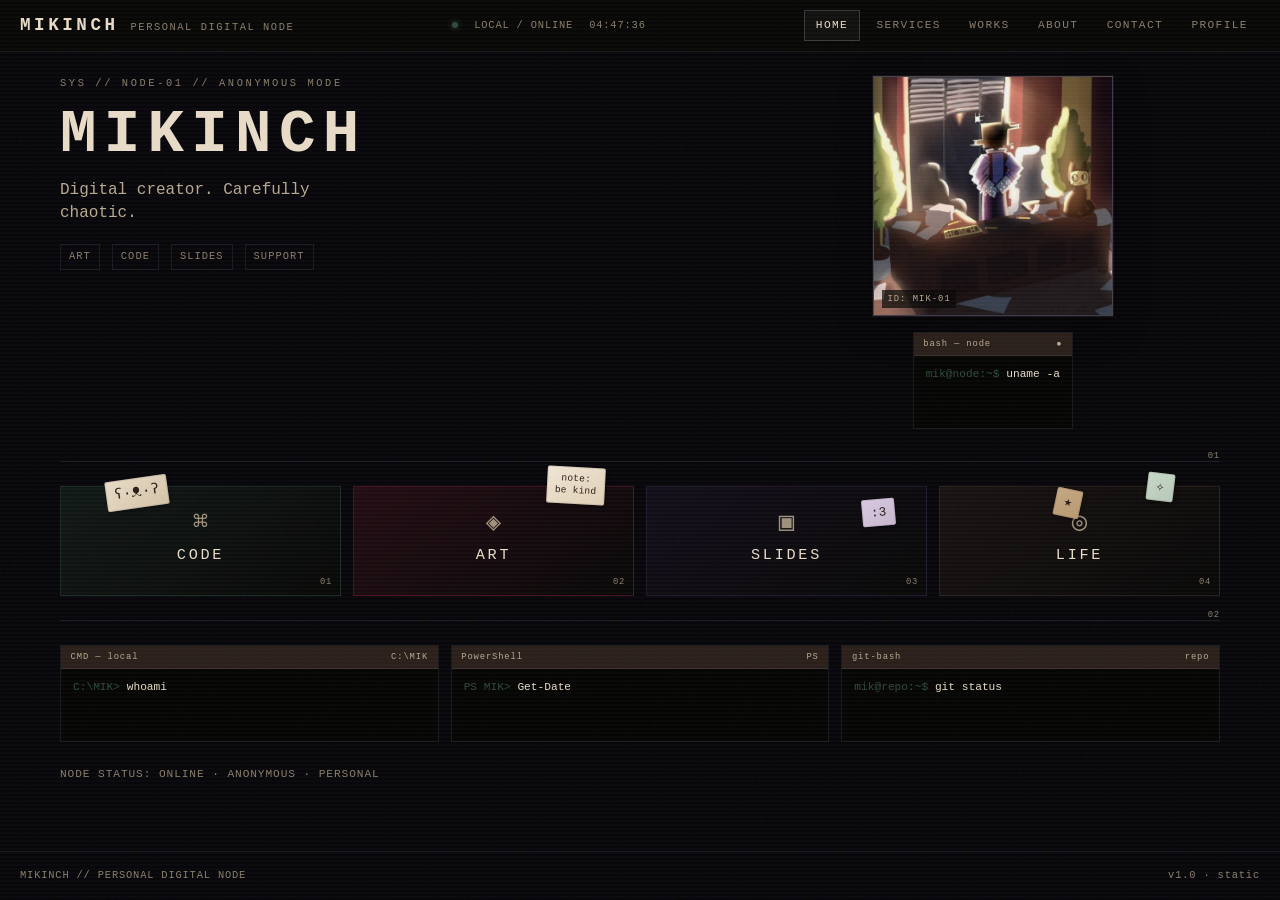
==== commit d6283809: "Add files via upload" ====
--- a/index.html
+++ b/index.html
@@ -42,7 +42,7 @@
         <div class="hero-text reveal">
           <div class="hero-eyebrow">SYS // NODE-01 // ANONYMOUS MODE</div>
           <h1 class="hero-title">MIKINCH</h1>
-          <p class="hero-phrase">Digital creator. Technical. A bit bold. Slightly strange. Carefully chaotic.</p>
+          <p class="hero-phrase">Digital creator. Carefully chaotic.</p>
           <div class="hero-meta">
             <span>ART</span>
             <span>CODE</span>
@@ -52,7 +52,7 @@
         </div>
         <div class="hero-visual reveal">
           <div class="avatar-wrap">
-            <img src="assets/avatar/avatar.png" alt="Mikinch avatar" width="220" height="220" />
+            <img src="assets/avatar/avatar.jpg" alt="Mikinch avatar" width="220" height="220" />
             <span class="avatar-label">ID: MIK-01</span>
           </div>
           <div class="terminal" data-shell="bash" style="max-width: 220px; margin: 0 auto;">
@@ -67,27 +67,36 @@
 
       <div class="deco-line" data-num="01"></div>
 
+      <!-- cozy stickers -->
+      <div class="stickers" aria-hidden="true">
+        <span class="sticker sticker-1">ʕ·ᴥ·ʔ</span>
+        <span class="sticker sticker-2">★</span>
+        <span class="sticker sticker-3">note:<br>be kind</span>
+        <span class="sticker sticker-4">:3</span>
+        <span class="sticker sticker-5">✧</span>
+      </div>
+
       <section class="modules-grid reveal">
-        <div class="geo-module" data-type="code">
+        <a href="services.html" class="geo-module" data-type="code">
+          <div class="mod-icon">⌘</div>
           <div class="mod-title">CODE</div>
-          <div class="mod-desc">Сайты, боты, скрипты, небольшие программы.</div>
-          <span class="mod-num">// 01</span>
-        </div>
-        <div class="geo-module" data-type="art">
+          <span class="mod-num">01</span>
+        </a>
+        <a href="services.html" class="geo-module" data-type="art">
+          <div class="mod-icon">◈</div>
           <div class="mod-title">ART</div>
-          <div class="mod-desc">Anime-style, аватарки, баннеры, карточки.</div>
-          <span class="mod-num">// 02</span>
-        </div>
-        <div class="geo-module" data-type="slides">
+          <span class="mod-num">02</span>
+        </a>
+        <a href="services.html" class="geo-module" data-type="slides">
+          <div class="mod-icon">▣</div>
           <div class="mod-title">SLIDES</div>
-          <div class="mod-desc">Презентации и визуальные истории.</div>
-          <span class="mod-num">// 03</span>
-        </div>
-        <div class="geo-module" data-type="life">
+          <span class="mod-num">03</span>
+        </a>
+        <a href="about.html" class="geo-module" data-type="life">
+          <div class="mod-icon">◎</div>
           <div class="mod-title">LIFE</div>
-          <div class="mod-desc">Поддержка, разговор, личный узел.</div>
-          <span class="mod-num">// 04</span>
-        </div>
+          <span class="mod-num">04</span>
+        </a>
       </section>
 
       <div class="deco-line" data-num="02"></div>
--- a/style.css
+++ b/style.css
@@ -24,6 +24,35 @@
   --font-display: "Courier New", "Consolas", monospace;
   --radius: 2px;
   --transition: 0.25s ease;
+  --accent-glow: rgba(61, 46, 38, 0.35);
+}
+
+/* Time-of-day temperature */
+html[data-theme="day"] {
+  --bg: #0a0908;
+  --bg-elevated: #12100e;
+  --accent-glow: rgba(61, 46, 38, 0.4);
+}
+
+html[data-theme="evening"] {
+  --bg: #0a0809;
+  --bg-elevated: #120e10;
+  --cherry: #5a1a28;
+  --purple: #241830;
+  --accent-glow: rgba(122, 31, 50, 0.25);
+}
+
+html[data-theme="night"] {
+  --bg: #07060a;
+  --bg-elevated: #0e0c12;
+  --purple: #1a1228;
+  --purple-bright: #4a3560;
+  --cherry: #3d121c;
+  --cherry-bright: #8a2840;
+  --green: #14221c;
+  --accent-glow: rgba(58, 42, 74, 0.35);
+  --line: rgba(200, 190, 220, 0.1);
+  --line-strong: rgba(200, 190, 220, 0.22);
 }
 
 *,
@@ -305,41 +334,62 @@
   z-index: 1;
 }
 
-/* Geometric modules */
+/* Geometric modules — compact visual cards */
 .geo-module {
   border: 1px solid var(--line-strong);
   background: linear-gradient(145deg, rgba(42, 31, 26, 0.4), rgba(8, 8, 7, 0.8));
-  padding: 1.25rem;
-  position: relative;
-  transition: border-color var(--transition), transform var(--transition);
-  cursor: default;
+  padding: 1.1rem 0.9rem 1.4rem;
+  position: relative;
+  transition: border-color var(--transition), transform var(--transition), box-shadow var(--transition);
+  cursor: pointer;
+  text-decoration: none;
+  color: inherit;
+  display: flex;
+  flex-direction: column;
+  align-items: center;
+  justify-content: center;
+  text-align: center;
+  min-height: 100px;
 }
 
 .geo-module:hover {
   border-color: var(--cream-dim);
-  transform: translateY(-2px);
+  transform: translateY(-3px);
+  box-shadow: 0 6px 20px rgba(0, 0, 0, 0.35);
+}
+
+.geo-module .mod-icon {
+  font-size: 1.6rem;
+  line-height: 1;
+  margin-bottom: 0.45rem;
+  opacity: 0.85;
+  color: var(--cream-dim);
+  transition: transform var(--transition), opacity var(--transition);
+}
+
+.geo-module:hover .mod-icon {
+  opacity: 1;
+  transform: scale(1.08);
 }
 
 .geo-module .mod-title {
-  font-size: 1.1rem;
-  letter-spacing: 0.2em;
-  margin-bottom: 0.5rem;
-  color: var(--cream);
+  font-size: 0.95rem;
+  letter-spacing: 0.18em;
+  color: var(--cream);
+  margin-bottom: 0;
 }
 
 .geo-module .mod-desc {
-  font-size: 0.75rem;
-  color: var(--cream-muted);
-  line-height: 1.4;
+  display: none; /* simplified — no long text on cards */
 }
 
 .geo-module .mod-num {
   position: absolute;
-  bottom: 0.4rem;
-  right: 0.6rem;
+  bottom: 0.35rem;
+  right: 0.5rem;
   font-size: 0.55rem;
   color: var(--cream-muted);
-  letter-spacing: 0.1em;
+  letter-spacing: 0.08em;
 }
 
 /* Side labels */
@@ -487,20 +537,28 @@
 
 .avatar-wrap {
   width: 100%;
-  max-width: 220px;
+  max-width: 240px;
   aspect-ratio: 1;
   border: 1px solid var(--line-strong);
   background: linear-gradient(160deg, var(--purple), var(--brown));
   position: relative;
   overflow: hidden;
   margin: 0 auto;
+  box-shadow: 0 0 0 1px rgba(232, 220, 200, 0.06), 0 12px 32px rgba(0, 0, 0, 0.4);
+  transition: border-color var(--transition), box-shadow var(--transition);
+}
+
+.avatar-wrap:hover {
+  border-color: var(--cream-dim);
+  box-shadow: 0 0 24px rgba(122, 31, 50, 0.25), 0 12px 32px rgba(0, 0, 0, 0.45);
 }
 
 .avatar-wrap img {
   width: 100%;
   height: 100%;
   object-fit: cover;
-  opacity: 0.9;
+  object-position: center 40%;
+  opacity: 0.95;
 }
 
 .avatar-fallback {
@@ -996,6 +1054,11 @@
     display: flex;
   }
 
+  .site-nav a {
+    font-size: 0.85rem;
+    padding: 0.55rem 0.75rem;
+  }
+
   .site-header {
     flex-direction: column;
     align-items: flex-start;
@@ -1005,6 +1068,7 @@
     order: -1;
     width: 100%;
     justify-content: flex-end;
+    font-size: 0.75rem;
   }
 
   .side-label {
@@ -1013,6 +1077,67 @@
 
   .modules-grid {
     grid-template-columns: 1fr 1fr;
+    gap: 0.6rem;
+  }
+
+  .modules-grid .geo-module {
+    min-height: 96px;
+    padding: 1rem 0.6rem 1.2rem;
+  }
+
+  .geo-module .mod-icon {
+    font-size: 1.45rem;
+  }
+
+  .geo-module .mod-title {
+    font-size: 0.85rem;
+    letter-spacing: 0.12em;
+  }
+
+  .hero-title {
+    font-size: clamp(1.9rem, 9vw, 2.6rem);
+  }
+
+  .hero-phrase {
+    font-size: 0.95rem;
+  }
+
+  .hero-eyebrow {
+    font-size: 0.7rem;
+  }
+
+  .page-head h1 {
+    font-size: 1.5rem;
+  }
+
+  .terminal {
+    font-size: 0.75rem;
+  }
+
+  .terminal-body {
+    min-height: 3.5rem;
+    max-height: 7rem;
+  }
+
+  /* On very small screens keep only 2 terminals visible feel */
+  .terminals-row .terminal:nth-child(3) {
+    display: none;
+  }
+
+  .contact-card .ch-name {
+    font-size: 1.15rem;
+  }
+
+  .contact-card .ch-note {
+    font-size: 0.8rem;
+  }
+
+  .service-panel .svc-title {
+    font-size: 1.25rem;
+  }
+
+  .service-panel li {
+    font-size: 0.9rem;
   }
 }
 
@@ -1031,3 +1156,146 @@
 .mt-1 { margin-top: 1rem; }
 .mt-2 { margin-top: 1.5rem; }
 .mb-1 { margin-bottom: 1rem; }
+
+/* ========== COZY STICKERS ========== */
+.stickers {
+  position: relative;
+  height: 0;
+  pointer-events: none;
+  z-index: 5;
+}
+
+.sticker {
+  position: absolute;
+  font-size: 0.75rem;
+  line-height: 1.2;
+  color: var(--cream);
+  background: linear-gradient(145deg, #e8dcc8, #d4c4a8);
+  color: #2a1f1a;
+  padding: 0.35rem 0.55rem;
+  border-radius: 2px;
+  box-shadow: 1px 2px 4px rgba(0, 0, 0, 0.35), inset 0 0 0 1px rgba(42, 31, 26, 0.12);
+  transform-origin: center;
+  white-space: nowrap;
+  user-select: none;
+  font-family: var(--font-mono);
+  letter-spacing: 0.02em;
+}
+
+.sticker-1 {
+  top: -0.5rem;
+  left: 4%;
+  transform: rotate(-8deg);
+  font-size: 0.9rem;
+  padding: 0.4rem 0.5rem;
+}
+
+.sticker-2 {
+  top: 0.2rem;
+  right: 12%;
+  transform: rotate(12deg);
+  background: linear-gradient(145deg, #c4a882, #b89870);
+  font-size: 0.85rem;
+}
+
+.sticker-3 {
+  top: -1.2rem;
+  left: 42%;
+  transform: rotate(3deg);
+  white-space: normal;
+  text-align: center;
+  font-size: 0.6rem;
+  line-height: 1.25;
+  padding: 0.4rem 0.5rem;
+  background: linear-gradient(145deg, #f0e6d4, #e0d0b8);
+}
+
+.sticker-4 {
+  top: 0.8rem;
+  right: 28%;
+  transform: rotate(-5deg);
+  background: linear-gradient(145deg, #d8c8e0, #c8b8d0);
+  font-size: 0.8rem;
+}
+
+.sticker-5 {
+  top: -0.8rem;
+  right: 4%;
+  transform: rotate(7deg);
+  background: linear-gradient(145deg, #c8d8c8, #b8c8b8);
+  font-size: 0.9rem;
+}
+
+@media (max-width: 700px) {
+  .sticker-3 { display: none; }
+  .sticker-5 { display: none; }
+  .sticker-1 { left: 2%; font-size: 0.8rem; }
+  .sticker-2 { right: 8%; }
+  .sticker-4 { right: 20%; top: 0.4rem; }
+}
+
+/* ========== SECRET NODE ========== */
+.secret-node {
+  position: fixed;
+  inset: 0;
+  z-index: 20000;
+  background: rgba(8, 8, 7, 0.75);
+  display: flex;
+  align-items: center;
+  justify-content: center;
+  padding: 1.5rem;
+  backdrop-filter: blur(4px);
+}
+
+.secret-card {
+  background: var(--bg-elevated);
+  border: 1px solid var(--line-strong);
+  padding: 1.75rem 1.5rem;
+  max-width: 280px;
+  text-align: center;
+  box-shadow: 0 16px 48px rgba(0, 0, 0, 0.5);
+}
+
+.secret-title {
+  font-size: 0.65rem;
+  letter-spacing: 0.25em;
+  color: var(--cream-muted);
+  margin-bottom: 0.75rem;
+  text-transform: uppercase;
+}
+
+.secret-card p {
+  font-size: 0.9rem;
+  color: var(--cream-dim);
+  margin-bottom: 0.5rem;
+}
+
+.secret-emoji {
+  font-size: 1.4rem;
+  margin: 0.75rem 0 1rem !important;
+  color: var(--cream);
+}
+
+.secret-close {
+  font-family: inherit;
+  font-size: 0.7rem;
+  letter-spacing: 0.12em;
+  text-transform: uppercase;
+  background: transparent;
+  border: 1px solid var(--line-strong);
+  color: var(--cream);
+  padding: 0.4rem 0.9rem;
+  cursor: pointer;
+  transition: border-color var(--transition);
+}
+
+.secret-close:hover {
+  border-color: var(--cream-dim);
+}
+
+/* Contacts: 3 cards look balanced */
+@media (min-width: 600px) {
+  .contacts-grid {
+    grid-template-columns: repeat(3, 1fr);
+  }
+}
